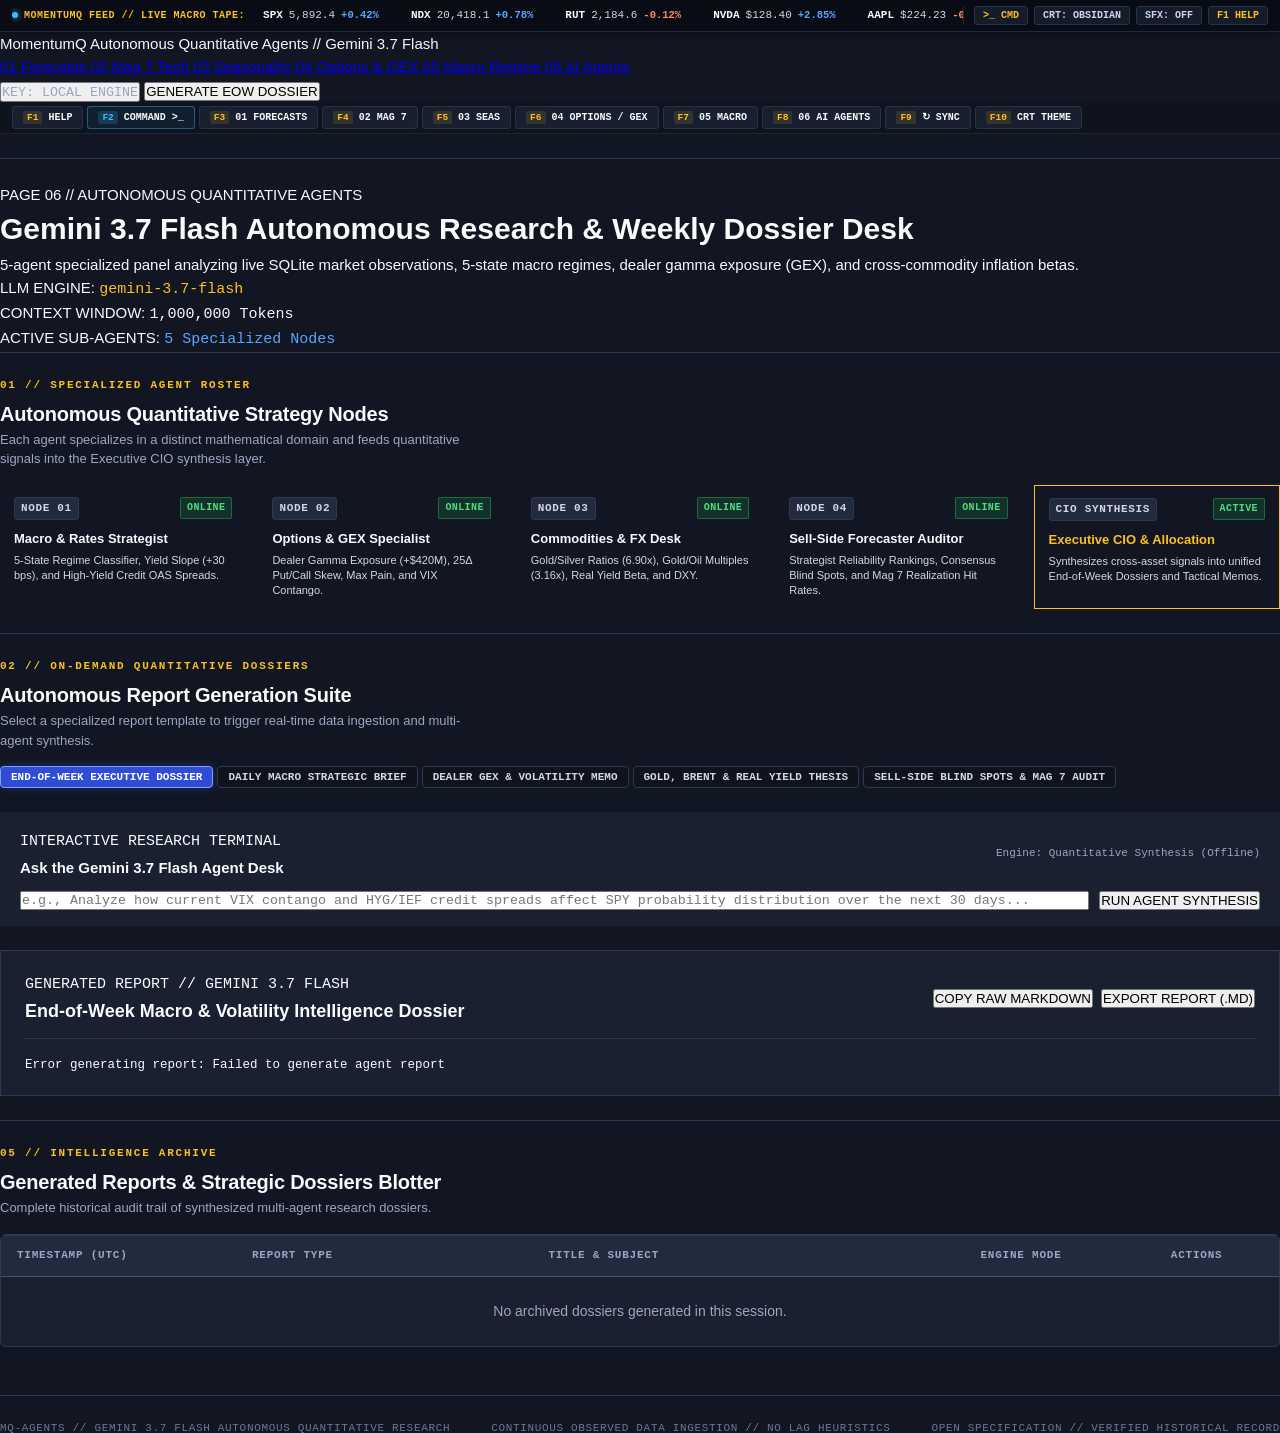
==== web/agents.html @ 3db12a96 "feat(agents): bind Gemini 3.7 Flash autonomous multi-agent quantitative research desk; remove third-" ====
<!DOCTYPE html>
<html lang="en">
<head>
  <meta charset="UTF-8">
  <meta name="viewport" content="width=device-width, initial-scale=1.0">
  <title>Autonomous Quantitative AI Agents &amp; Research Dossiers — MomentumQ Terminal</title>
  <meta name="description" content="Gemini 3.7 Flash autonomous multi-agent quantitative intelligence engine. End-of-week dossiers, dealer gamma analysis, macro regime synthesis, and commodity hedging.">
  <link rel="preconnect" href="https://fonts.googleapis.com">
  <link rel="preconnect" href="https://fonts.gstatic.com" crossorigin>
  <link href="https://fonts.googleapis.com/css2?family=JetBrains+Mono:wght@400;500;600;700;800&family=Inter:wght@400;500;600;700;800&display=swap" rel="stylesheet">
  <link rel="stylesheet" href="styles.css">
</head>
<body class="terminal-body theme-obsidian">
  <div class="site-wrapper">
    <!-- Main Top Navigation -->
    <header class="header">
      <div class="header-inner">
        <div class="brand">
          <div class="brand-text">
            <span class="brand-title">MomentumQ</span>
            <span class="brand-subtitle">Autonomous Quantitative Agents // Gemini 3.7 Flash</span>
          </div>
        </div>

        <nav class="main-nav" aria-label="Terminal Navigation">
          <a href="index.html" class="nav-tab">
            <span class="tab-num">01</span>
            <span class="tab-label">Forecasts</span>
          </a>
          <a href="mag7.html" class="nav-tab">
            <span class="tab-num">02</span>
            <span class="tab-label">Mag 7 Tech</span>
          </a>
          <a href="seasonality.html" class="nav-tab">
            <span class="tab-num">03</span>
            <span class="tab-label">Seasonality</span>
          </a>
          <a href="options.html" class="nav-tab">
            <span class="tab-num">04</span>
            <span class="tab-label">Options &amp; GEX</span>
          </a>
          <a href="macro.html" class="nav-tab">
            <span class="tab-num">05</span>
            <span class="tab-label">Macro Regime</span>
          </a>
          <a href="agents.html" class="nav-tab active">
            <span class="tab-num">06</span>
            <span class="tab-label">AI Agents</span>
          </a>
        </nav>

        <div class="header-actions">
          <button class="btn btn-secondary" id="bindApiKeyBtn">
            <span class="font-mono" id="bindKeyStatusText">KEY: LOCAL ENGINE</span>
          </button>
          <button class="btn btn-primary" id="generateEowTopBtn">
            <span>GENERATE EOW DOSSIER</span>
          </button>
        </div>
      </div>
    </header>

    <!-- Page Title & Scope Row -->
    <div class="page-title-strip">
      <div class="page-title-left">
        <span class="page-kicker">PAGE 06 // AUTONOMOUS QUANTITATIVE AGENTS</span>
        <h1 class="page-heading">Gemini 3.7 Flash Autonomous Research &amp; Weekly Dossier Desk</h1>
        <span class="page-meta">5-agent specialized panel analyzing live SQLite market observations, 5-state macro regimes, dealer gamma exposure (GEX), and cross-commodity inflation betas.</span>
      </div>
      <div class="page-title-right">
        <div class="meta-item">
          <span class="meta-label">LLM ENGINE:</span>
          <span class="meta-val font-mono highlight-gold" id="agentEngineModel">gemini-3.7-flash</span>
        </div>
        <div class="meta-item">
          <span class="meta-label">CONTEXT WINDOW:</span>
          <span class="meta-val font-mono">1,000,000 Tokens</span>
        </div>
        <div class="meta-item">
          <span class="meta-label">ACTIVE SUB-AGENTS:</span>
          <span class="meta-val font-mono color-bull">5 Specialized Nodes</span>
        </div>
      </div>
    </div>

    <!-- Section 01: Multi-Agent Roster HUD -->
    <section class="section-agent-roster" id="secAgentRoster" style="margin-bottom: var(--sp-5);">
      <div class="section-title-row">
        <div class="section-heading">
          <span class="section-kicker">01 // SPECIALIZED AGENT ROSTER</span>
          <h2>Autonomous Quantitative Strategy Nodes</h2>
          <span class="section-meta">Each agent specializes in a distinct mathematical domain and feeds quantitative signals into the Executive CIO synthesis layer.</span>
        </div>
      </div>

      <div class="agent-cards-grid" style="display:grid; grid-template-columns:repeat(5, 1fr); gap:12px;">
        <div class="stat-card" style="padding:12px 14px;">
          <div style="display:flex; justify-content:space-between; align-items:center; margin-bottom:6px;">
            <span class="ticker-pill font-mono">NODE 01</span>
            <span class="verdict-pill hit font-mono">ONLINE</span>
          </div>
          <strong style="font-size:13px; color:var(--text-primary);">Macro &amp; Rates Strategist</strong>
          <p style="font-size:11px; color:var(--text-secondary); margin-top:4px; line-height:1.35;">5-State Regime Classifier, Yield Slope (+30 bps), and High-Yield Credit OAS Spreads.</p>
        </div>

        <div class="stat-card" style="padding:12px 14px;">
          <div style="display:flex; justify-content:space-between; align-items:center; margin-bottom:6px;">
            <span class="ticker-pill font-mono">NODE 02</span>
            <span class="verdict-pill hit font-mono">ONLINE</span>
          </div>
          <strong style="font-size:13px; color:var(--text-primary);">Options &amp; GEX Specialist</strong>
          <p style="font-size:11px; color:var(--text-secondary); margin-top:4px; line-height:1.35;">Dealer Gamma Exposure (+$420M), 25Δ Put/Call Skew, Max Pain, and VIX Contango.</p>
        </div>

        <div class="stat-card" style="padding:12px 14px;">
          <div style="display:flex; justify-content:space-between; align-items:center; margin-bottom:6px;">
            <span class="ticker-pill font-mono">NODE 03</span>
            <span class="verdict-pill hit font-mono">ONLINE</span>
          </div>
          <strong style="font-size:13px; color:var(--text-primary);">Commodities &amp; FX Desk</strong>
          <p style="font-size:11px; color:var(--text-secondary); margin-top:4px; line-height:1.35;">Gold/Silver Ratios (6.90x), Gold/Oil Multiples (3.16x), Real Yield Beta, and DXY.</p>
        </div>

        <div class="stat-card" style="padding:12px 14px;">
          <div style="display:flex; justify-content:space-between; align-items:center; margin-bottom:6px;">
            <span class="ticker-pill font-mono">NODE 04</span>
            <span class="verdict-pill hit font-mono">ONLINE</span>
          </div>
          <strong style="font-size:13px; color:var(--text-primary);">Sell-Side Forecaster Auditor</strong>
          <p style="font-size:11px; color:var(--text-secondary); margin-top:4px; line-height:1.35;">Strategist Reliability Rankings, Consensus Blind Spots, and Mag 7 Realization Hit Rates.</p>
        </div>

        <div class="stat-card" style="padding:12px 14px; border:1px solid var(--accent-gold);">
          <div style="display:flex; justify-content:space-between; align-items:center; margin-bottom:6px;">
            <span class="ticker-pill font-mono highlight-gold">CIO SYNTHESIS</span>
            <span class="verdict-pill hit font-mono">ACTIVE</span>
          </div>
          <strong style="font-size:13px; color:var(--accent-gold);">Executive CIO &amp; Allocation</strong>
          <p style="font-size:11px; color:var(--text-secondary); margin-top:4px; line-height:1.35;">Synthesizes cross-asset signals into unified End-of-Week Dossiers and Tactical Memos.</p>
        </div>
      </div>
    </section>

    <!-- Section 02: Quick Intelligence Report Generators -->
    <section class="section-quick-reports" id="secQuickReports" style="margin-bottom: var(--sp-5);">
      <div class="section-title-row">
        <div class="section-heading">
          <span class="section-kicker">02 // ON-DEMAND QUANTITATIVE DOSSIERS</span>
          <h2>Autonomous Report Generation Suite</h2>
          <span class="section-meta">Select a specialized report template to trigger real-time data ingestion and multi-agent synthesis.</span>
        </div>
      </div>

      <div class="curve-span-pills" id="reportTemplatePills" style="margin-bottom:var(--sp-3);">
        <button class="curve-span-pill active" data-type="eow_dossier">END-OF-WEEK EXECUTIVE DOSSIER</button>
        <button class="curve-span-pill" data-type="daily_brief">DAILY MACRO STRATEGIC BRIEF</button>
        <button class="curve-span-pill" data-type="options_gex">DEALER GEX &amp; VOLATILITY MEMO</button>
        <button class="curve-span-pill" data-type="commodities_thesis">GOLD, BRENT &amp; REAL YIELD THESIS</button>
        <button class="curve-span-pill" data-type="consensus_audit">SELL-SIDE BLIND SPOTS &amp; MAG 7 AUDIT</button>
      </div>
    </section>

    <!-- Section 03: Interactive Multi-Agent Research Console -->
    <section class="section-agent-console" id="secAgentConsole" style="margin-bottom: var(--sp-5);">
      <div class="card" style="padding:16px 20px; background:var(--bg-surface);">
        <div style="display:flex; justify-content:space-between; align-items:center; margin-bottom:12px;">
          <div>
            <span class="card-kicker font-mono">INTERACTIVE RESEARCH TERMINAL</span>
            <h3 style="margin:2px 0 0 0; font-size:15px;">Ask the Gemini 3.7 Flash Agent Desk</h3>
          </div>
          <span class="font-mono" style="font-size:11px; color:var(--text-muted);" id="agentStatusBadge">Engine: Deterministic &amp; Live API Ready</span>
        </div>

        <div style="display:flex; gap:10px;">
          <input type="text" class="search-input font-mono" id="agentPromptInput" placeholder="e.g., Analyze how current VIX contango and HYG/IEF credit spreads affect SPY probability distribution over the next 30 days..." style="flex:1;">
          <button class="btn btn-primary" id="agentSubmitBtn">
            <span id="agentSubmitBtnText">RUN AGENT SYNTHESIS</span>
          </button>
        </div>
      </div>
    </section>

    <!-- Section 04: Active Report Terminal Viewer -->
    <section class="section-report-viewer" id="secReportViewer" style="margin-bottom: var(--sp-5);">
      <div class="card" style="background:var(--bg-surface); padding:20px 24px; border:1px solid var(--border-subtle);">
        <div style="display:flex; justify-content:space-between; align-items:center; margin-bottom:16px; border-bottom:1px solid var(--border-subtle); padding-bottom:12px;">
          <div>
            <span class="card-kicker font-mono" id="viewerReportMeta">GENERATED REPORT // GEMINI 3.7 FLASH</span>
            <h2 style="margin:2px 0 0 0; font-size:18px;" id="viewerReportTitle">End-of-Week Macro &amp; Volatility Intelligence Dossier</h2>
          </div>
          <div style="display:flex; gap:8px;">
            <button class="btn btn-secondary" id="copyReportBtn">COPY RAW MARKDOWN</button>
            <button class="btn btn-secondary" id="exportReportBtn">EXPORT REPORT (.MD)</button>
          </div>
        </div>

        <div class="agent-report-content font-mono" id="agentReportContent" style="white-space:pre-wrap; line-height:1.6; font-size:12.5px; color:var(--text-primary); max-height:600px; overflow-y:auto; padding-right:12px;">
          <!-- Generated Report Content Rendered by agents.js -->
        </div>
      </div>
    </section>

    <!-- Section 05: Historical Generated Reports Archive -->
    <section class="section-reports-archive" id="secReportsArchive">
      <div class="section-title-row">
        <div class="section-heading">
          <span class="section-kicker">05 // INTELLIGENCE ARCHIVE</span>
          <h2>Generated Reports &amp; Strategic Dossiers Blotter</h2>
          <span class="section-meta">Complete historical audit trail of synthesized multi-agent research dossiers.</span>
        </div>
      </div>

      <div class="table-responsive is-auto-height">
        <table class="blotter-table" id="agentReportsTable">
          <thead>
            <tr>
              <th style="min-width:140px;">TIMESTAMP (UTC)</th>
              <th style="min-width:180px;">REPORT TYPE</th>
              <th style="min-width:240px;">TITLE &amp; SUBJECT</th>
              <th class="text-center" style="min-width:110px;">ENGINE MODE</th>
              <th class="text-center" style="min-width:100px;">ACTIONS</th>
            </tr>
          </thead>
          <tbody id="agentReportsTbody">
            <!-- Rendered by agents.js -->
          </tbody>
        </table>
      </div>
    </section>

    <!-- API Key Binding Modal Dialog -->
    <div id="apiKeyModal" class="terminal-help-backdrop" style="display:none;" role="dialog" aria-modal="true" aria-label="Bind Gemini API Key">
      <div class="terminal-help-dialog font-mono" style="max-width:550px;">
        <div class="modal-header">
          <div class="modal-title-box">
            <span class="modal-tag">GEMINI 3.7 FLASH BINDING</span>
            <h3>CONFIGURE GOOGLE GEMINI API KEY</h3>
          </div>
          <button class="modal-close-btn" id="apiKeyModalCloseBtn">&times;</button>
        </div>
        <div class="terminal-help-body" style="padding:20px;">
          <p style="font-size:12px; color:var(--text-secondary); margin-bottom:14px; line-height:1.5;">
            Enter your Google Gemini API key to enable live agentic reasoning, custom multi-turn research inquiries, and autonomous weekly dossiers. The key is stored locally in your browser session.
          </p>
          <div style="margin-bottom:16px;">
            <label style="font-size:11px; color:var(--text-muted); display:block; margin-bottom:6px;">GEMINI API KEY:</label>
            <input type="password" class="search-input" id="modalApiKeyInput" placeholder="AIzaSy..." style="width:100%;">
          </div>
          <div style="display:flex; justify-content:space-between; align-items:center;">
            <button class="btn btn-secondary" id="clearApiKeyBtn">CLEAR / USE LOCAL ENGINE</button>
            <button class="btn btn-primary" id="saveApiKeyBtn">SAVE &amp; BIND KEY</button>
          </div>
        </div>
      </div>
    </div>

    <!-- Footer -->
    <footer class="footer">
      <div class="footer-meta">
        <span>MQ-AGENTS // GEMINI 3.7 FLASH AUTONOMOUS QUANTITATIVE RESEARCH</span>
        <span>CONTINUOUS OBSERVED DATA INGESTION // NO LAG HEURISTICS</span>
        <span>OPEN SPECIFICATION // VERIFIED HISTORICAL RECORD</span>
      </div>
    </footer>
  </div>

  <script src="terminal.js"></script>
  <script src="agents.js"></script>
</body>
</html>
---- web/styles.css ----
/* ==========================================================================
   SELL-SIDE DIRECTION SCORECARD — MOMENTUMQ DESIGN SYSTEM
   Art Direction: MomentumQ Blueprint (matching moq-website & vorenq)
   Fonts: Figtree, IBM Plex Sans & IBM Plex Mono
   Palette: Deep Navy Canvas (#1a1f2e), Slate Surface (#222838),
            MomentumQ Royal Accent (#2e4cd5 / #7aa2ff), Okabe Status
   ========================================================================== */

:root {
  /* Surfaces — matching institutional quantitative design system */
  --bg-canvas: #121622;
  --bg-surface: #1a2030;
  --bg-surface-elevated: #222a3d;
  --bg-surface-hover: #2b354d;
  --bg-input: #0f131d;
  --bg-rail: rgba(18, 22, 34, 0.96);

  /* Hairlines & Rules */
  --border-subtle: #2e3852;
  --border-strong: #455375;
  --border-focus: #7aa2ff;
  --border-hairline: rgba(255, 255, 255, 0.08);

  /* Ink Ramp — WCAG 2.1 AA compliant */
  --text-primary: #f8fafc;
  --text-secondary: #d1d7e6;
  --text-muted: #9ba6c0;
  --text-dim: #6b7794;

  /* Type scale */
  --fs-display: 1.75rem;   /* 28px — page title */
  --fs-section: 1.25rem;   /* 20px — section title */
  --fs-body: 0.9375rem;    /* 15px — prose */
  --fs-data: 0.875rem;     /* 14px — table cells */
  --fs-meta: 0.8125rem;    /* 13px — descriptions */
  --fs-label: 0.6875rem;   /* 11px — mono kickers, column heads */

  /* 8pt spacing scale */
  --sp-1: 0.25rem; --sp-2: 0.5rem;  --sp-3: 0.75rem; --sp-4: 1rem;
  --sp-5: 1.5rem;  --sp-6: 2rem;    --sp-7: 3rem;    --sp-8: 4rem;

  --ease-out: cubic-bezier(0.16, 1, 0.3, 1);

  /* Brand Accent: MomentumQ Royal Cobalt & Light Cyan Foreground */
  --accent-primary: #2e4cd5;
  --accent-fg: #7aa2ff;
  --accent-bright: #4a6aef;
  --accent-wash: rgba(46, 76, 213, 0.14);

  /* Alpha Gold / Edge Accent */
  --accent-gold: #fbbf24;
  --accent-gold-bright: #fde047;
  --accent-gold-bg: rgba(251, 191, 36, 0.12);
  --accent-gold-border: rgba(251, 191, 36, 0.35);

  /* Terminal Cyan */
  --accent-cyan: #38bdf8;
  --accent-cyan-bg: rgba(56, 189, 248, 0.12);
  --accent-cyan-border: rgba(56, 189, 248, 0.35);

  /* Status Colors (Okabe-Ito Colorblind Safe) */
  --stance-bullish: #34d399;
  --stance-bullish-bg: rgba(52, 211, 153, 0.14);
  --stance-bullish-border: rgba(52, 211, 153, 0.35);

  --stance-bearish: #f87171;
  --stance-bearish-bg: rgba(248, 113, 113, 0.14);
  --stance-bearish-border: rgba(248, 113, 113, 0.35);

  --stance-neutral: #fbbf24;
  --stance-neutral-bg: rgba(251, 191, 36, 0.14);
  --stance-neutral-border: rgba(251, 191, 36, 0.35);

  --status-too-early: #718096;

  --stance-bullish-mark: #34d399;
  --stance-bearish-mark: #f87171;
  --stance-neutral-mark: #fbbf24;

  --font-sans: 'Figtree', 'IBM Plex Sans', -apple-system, BlinkMacSystemFont, 'Segoe UI', Roboto, sans-serif;
  --font-mono: 'IBM Plex Mono', ui-monospace, SFMono-Regular, Menlo, Monaco, Consolas, monospace;

  /* Elevation Shadows */
  --shadow-sm: 0 1px 3px rgba(0, 0, 0, 0.35);
  --shadow-md: 0 4px 16px rgba(0, 0, 0, 0.45);
  --shadow-lg: 0 12px 32px rgba(0, 0, 0, 0.6);
  --shadow-modal: 0 24px 48px -12px rgba(0, 0, 0, 0.85), 0 0 0 1px rgba(255, 255, 255, 0.08);
}

@media (prefers-reduced-motion: reduce) {
  *, *::before, *::after {
    animation-duration: 0.01ms !important;
    animation-iteration-count: 1 !important;
    transition-duration: 0.01ms !important;
    scroll-behavior: auto !important;
  }
}

html { scroll-behavior: smooth; }

::selection {
  background: var(--accent-gold-bg);
  color: var(--text-primary);
}

:where(a, button, input, [tabindex]):focus-visible {
  outline: none;
  box-shadow: 0 0 0 2px var(--bg-canvas), 0 0 0 4px var(--accent-fg);
  border-radius: 4px;
}

*, *::before, *::after {
  box-sizing: border-box;
  margin: 0;
  padding: 0;
}

body {
  background-color: var(--bg-canvas);
  color: var(--text-primary);
  font-family: var(--font-sans);
  font-size: var(--fs-body);
  line-height: 1.55;
  font-variant-numeric: tabular-nums;
  -webkit-font-smoothing: antialiased;
  -moz-osx-font-smoothing: grayscale;
}

.blotter-container {
  max-width: 1440px;
  margin: 0 auto;
  padding: var(--sp-5) var(--sp-6) var(--sp-8);
}

@media (max-width: 720px) {
  .blotter-container { padding: var(--sp-4) var(--sp-4) var(--sp-7); }
}

/* ==========================================================================
   Header & Brand
   ========================================================================== */

.blotter-header {
  border-bottom: 1px solid var(--border-subtle);
  padding-bottom: 20px;
  margin-bottom: 24px;
}

.brand-row {
  display: flex;
  justify-content: space-between;
  align-items: flex-end;
  gap: 24px;
  flex-wrap: wrap;
}

.brand-top-meta {
  display: flex;
  align-items: center;
  gap: 16px;
  margin-bottom: 6px;
  flex-wrap: wrap;
}

.brand-tag {
  display: inline-block;
  font-family: var(--font-mono);
  font-size: 11px;
  font-weight: 600;
  letter-spacing: 0.12em;
  color: var(--accent-gold);
}

.sync-status-indicator {
  display: inline-flex;
  align-items: center;
  gap: 8px;
  background: rgba(56, 189, 248, 0.08);
  border: 1px solid rgba(56, 189, 248, 0.25);
  border-radius: 14px;
  padding: 3px 10px;
  font-family: var(--font-mono);
  font-size: 10px;
}

.sync-dot {
  width: 6px;
  height: 6px;
  border-radius: 50%;
  background: #38bdf8;
  flex-shrink: 0;
}

.sync-dot.pulsing {
  box-shadow: 0 0 0 0 rgba(56, 189, 248, 0.7);
  animation: syncPulse 2s infinite;
}

@keyframes syncPulse {
  0% {
    transform: scale(0.95);
    box-shadow: 0 0 0 0 rgba(56, 189, 248, 0.7);
  }
  70% {
    transform: scale(1);
    box-shadow: 0 0 0 6px rgba(56, 189, 248, 0);
  }
  100% {
    transform: scale(0.95);
    box-shadow: 0 0 0 0 rgba(56, 189, 248, 0);
  }
}

.sync-text {
  font-weight: 700;
  color: #38bdf8;
  letter-spacing: 0.04em;
}

.sync-time {
  color: var(--text-muted);
  border-left: 1px solid rgba(255, 255, 255, 0.15);
  padding-left: 8px;
}

.sync-now-btn {
  background: none;
  border: none;
  color: var(--accent-gold);
  font-family: var(--font-mono);
  font-size: 10px;
  font-weight: 700;
  cursor: pointer;
  padding: 1px 4px;
  border-radius: 2px;
  transition: all 0.15s ease;
}

.sync-now-btn:hover {
  color: #fff;
  text-decoration: underline;
}

.sync-now-btn.spinning {
  animation: spin 0.8s linear infinite;
}

@keyframes spin {
  from { transform: rotate(0deg); }
  to { transform: rotate(360deg); }
}

.brand-title h1 {
  font-size: 24px;
  font-weight: 700;
  letter-spacing: -0.01em;
  color: var(--text-primary);
  line-height: 1.2;
}

.brand-title .subhead {
  display: block;
  font-family: var(--font-mono);
  font-size: 11px;
  color: var(--text-muted);
  letter-spacing: 0.08em;
  margin-top: 4px;
}

.stats-ticker {
  display: flex;
  gap: 12px;
}

.ticker-box {
  background: var(--bg-surface);
  border: 1px solid var(--border-subtle);
  border-radius: 4px;
  padding: 8px 14px;
  min-width: 110px;
}

.ticker-label {
  display: block;
  font-family: var(--font-mono);
  font-size: 10px;
  color: var(--text-muted);
  letter-spacing: 0.05em;
}

.ticker-val {
  font-family: var(--font-mono);
  font-size: 15px;
  font-weight: 600;
  color: var(--text-primary);
  font-variant-numeric: tabular-nums;
}

.ticker-val.highlight-gold {
  color: var(--accent-gold);
}

/* ==========================================================================
   Alert Banner
   ========================================================================== */

.alert-banner {
  display: flex;
  align-items: center;
  gap: 14px;
  background: var(--bg-surface);
  border: 1px solid var(--accent-gold-border);
  border-left: 4px solid var(--accent-gold);
  border-radius: 4px;
  padding: 12px 18px;
  margin-bottom: 28px;
}

.alert-badge {
  font-family: var(--font-mono);
  font-size: 11px;
  font-weight: 700;
  letter-spacing: 0.08em;
  color: var(--accent-gold);
  background: var(--accent-gold-bg);
  padding: 2px 8px;
  border-radius: 2px;
  white-space: nowrap;
}

.alert-text {
  font-size: 13px;
  color: var(--text-secondary);
}

.alert-text strong {
  color: var(--text-primary);
}

.alert-text code {
  font-family: var(--font-mono);
  background: var(--bg-canvas);
  border: 1px solid var(--border-subtle);
  padding: 1px 6px;
  border-radius: 3px;
  color: var(--accent-gold);
}

/* ==========================================================================
   Section Common
   ========================================================================== */

/* Sections are chapters, not a continuous stream: a wide gap and a rule above
   each one so the eye can find where a topic starts. */
section {
  margin-bottom: var(--sp-7);
  scroll-margin-top: 5.5rem;
}

.section-title-row {
  display: flex;
  justify-content: space-between;
  align-items: flex-end;
  gap: var(--sp-4);
  flex-wrap: wrap;
  padding-top: var(--sp-5);
  margin-bottom: var(--sp-4);
  border-top: 1px solid var(--border-subtle);
}

.section-timeline > .section-title-row { border-top: none; padding-top: 0; }

/* Mono index above the title — a third type role, used only for kickers. */
.section-kicker {
  display: block;
  font-family: var(--font-mono);
  font-size: var(--fs-label);
  font-weight: 600;
  letter-spacing: 0.16em;
  color: var(--accent-gold);
  margin-bottom: var(--sp-2);
}

.section-heading h2 {
  font-family: var(--font-sans);
  font-size: var(--fs-section);
  font-weight: 600;
  letter-spacing: -0.011em;
  line-height: 1.2;
  color: var(--text-primary);
  margin-bottom: var(--sp-1);
}

.section-meta {
  display: block;
  font-size: var(--fs-meta);
  line-height: 1.5;
  color: var(--text-muted);
  max-width: 68ch;
}

.section-controls {
  display: flex;
  align-items: center;
  gap: var(--sp-3);
  flex-wrap: wrap;
}

/* ==========================================================================
   Timeline Section
   ========================================================================== */

/* ==========================================================================
   Timeline Controls, Presets & Interactive Canvas
   ========================================================================== */

.timeline-controls-bar {
  display: flex;
  justify-content: space-between;
  align-items: center;
  gap: 16px;
  flex-wrap: wrap;
}

.timeline-presets {
  display: flex;
  align-items: center;
  gap: 6px;
}

.preset-label {
  font-family: var(--font-mono);
  font-size: 10px;
  font-weight: 700;
  color: var(--text-muted);
  letter-spacing: 0.05em;
  margin-right: 2px;
}

.preset-btn {
  background: var(--bg-surface);
  border: 1px solid var(--border-subtle);
  color: var(--text-secondary);
  font-family: var(--font-mono);
  font-size: 11px;
  font-weight: 600;
  padding: 4px 10px;
  border-radius: 3px;
  cursor: pointer;
  transition: all 0.15s ease;
}

.preset-btn:hover {
  background: var(--bg-surface-hover);
  color: var(--text-primary);
  border-color: var(--border-strong);
}

.preset-btn.active {
  background: var(--bg-surface-elevated);
  border-color: var(--accent-gold);
  color: var(--accent-gold);
}

.timeline-pan-nav {
  display: flex;
  align-items: center;
  gap: 6px;
}

.nav-btn {
  background: var(--bg-surface);
  border: 1px solid var(--border-subtle);
  color: var(--text-secondary);
  font-family: var(--font-mono);
  font-size: 11px;
  font-weight: 600;
  padding: 4px 10px;
  border-radius: 3px;
  cursor: pointer;
  transition: all 0.15s ease;
  user-select: none;
}

.nav-btn:hover {
  background: var(--bg-surface-hover);
  color: var(--text-primary);
  border-color: var(--accent-gold-border);
}

.timeline-status-row {
  display: flex;
  justify-content: space-between;
  align-items: center;
  margin-bottom: 10px;
  flex-wrap: wrap;
  gap: 12px;
}

.timeline-range-badge {
  display: inline-flex;
  align-items: center;
  gap: 8px;
  font-family: var(--font-mono);
  font-size: 11px;
  color: var(--text-secondary);
  background: var(--bg-surface);
  border: 1px solid var(--border-subtle);
  padding: 4px 12px;
  border-radius: 3px;
}

.range-dot {
  width: 6px;
  height: 6px;
  border-radius: 50%;
  background: var(--accent-gold);
  display: inline-block;
}

.timeline-legend {
  display: flex;
  gap: 16px;
  align-items: center;
  font-family: var(--font-mono);
  font-size: 11px;
  color: var(--text-secondary);
  flex-wrap: wrap;
}

.legend-item {
  display: inline-flex;
  align-items: center;
  gap: 6px;
}

.legend-box {
  width: 14px;
  height: 10px;
  border-radius: 2px;
  display: inline-block;
}

.stance-bullish {
  background: var(--stance-bullish);
  border: 1px solid var(--stance-bullish-border);
}

.stance-bearish {
  background: var(--stance-bearish);
  border: 1px solid var(--stance-bearish-border);
}

.stance-neutral {
  background: var(--stance-neutral);
  border: 1px solid var(--stance-neutral-border);
}

.legend-dot {
  width: 8px;
  height: 8px;
  background: #ffffff;
  border-radius: 50%;
  display: inline-block;
}

.legend-flip-icon {
  color: var(--accent-gold);
  font-weight: bold;
}

.timeline-canvas-container {
  background: var(--bg-surface);
  border: 1px solid var(--border-subtle);
  border-radius: 6px;
  padding: 16px 12px;
  position: relative;
  overflow: hidden;
  cursor: grab;
  user-select: none;
  touch-action: pan-y pinch-zoom;
}

.timeline-canvas-container.is-dragging {
  cursor: grabbing;
}

#timelineSvg {
  width: 100%;
  height: 500px;
  display: block;
}

.timeline-crosshair {
  position: absolute;
  top: 0;
  bottom: 0;
  width: 1px;
  background: var(--accent-gold);
  opacity: 0.6;
  pointer-events: none;
  z-index: 50;
}

.timeline-tooltip {
  position: absolute;
  background: var(--bg-surface-elevated);
  border: 1px solid var(--border-strong);
  border-radius: 4px;
  padding: 10px 14px;
  font-family: var(--font-mono);
  font-size: 11px;
  color: var(--text-primary);
  box-shadow: 0 12px 32px rgba(0,0,0,0.8);
  pointer-events: none;
  z-index: 100;
  max-width: 320px;
}

/* Mini-Map Navigator */
.minimap-container {
  margin-top: 10px;
  background: var(--bg-surface);
  border: 1px solid var(--border-subtle);
  border-radius: 6px;
  padding: 8px 12px 10px 12px;
}

.minimap-label {
  font-family: var(--font-mono);
  font-size: 9px;
  font-weight: 700;
  letter-spacing: 0.08em;
  color: var(--text-muted);
  margin-bottom: 6px;
}

.minimap-canvas-box {
  height: 38px;
  width: 100%;
  position: relative;
  background: var(--bg-canvas);
  border: 1px solid var(--border-subtle);
  border-radius: 3px;
  overflow: hidden;
}

#minimapSvg {
  width: 100%;
  height: 100%;
  display: block;
}

.minimap-brush {
  position: absolute;
  top: 0;
  bottom: 0;
  left: 0;
  width: 100%;
  background: rgba(229, 192, 123, 0.15);
  border: 1px solid var(--accent-gold);
  cursor: ew-resize;
  border-radius: 2px;
  transition: background-color 0.1s ease;
}

.minimap-brush:hover {
  background: rgba(229, 192, 123, 0.25);
}

/* ==========================================================================
   Blotter Tables
   ========================================================================== */

.table-filter-tabs {
  display: flex;
  gap: 6px;
}

.tab-btn {
  background: var(--bg-surface);
  border: 1px solid var(--border-subtle);
  color: var(--text-secondary);
  font-family: var(--font-mono);
  font-size: 11px;
  font-weight: 500;
  padding: 6px 12px;
  border-radius: 3px;
  cursor: pointer;
  transition: all 0.15s ease;
}

.tab-btn:hover {
  background: var(--bg-surface-hover);
  color: var(--text-primary);
}

.tab-btn.active {
  background: var(--bg-surface-elevated);
  border-color: var(--accent-gold);
  color: var(--accent-gold);
}

.table-responsive {
  width: 100%;
  overflow: auto;
  max-height: 42rem;
  border: 1px solid var(--border-subtle);
  border-radius: 6px;
  background: var(--bg-surface);
  scrollbar-color: var(--border-strong) transparent;
}

.table-responsive::-webkit-scrollbar { width: 10px; height: 10px; }
.table-responsive::-webkit-scrollbar-track { background: transparent; }
.table-responsive::-webkit-scrollbar-thumb {
  background: var(--border-strong);
  border-radius: 5px;
  border: 2px solid var(--bg-surface);
}

.table-responsive.is-auto-height { max-height: none; }

.blotter-table {
  width: 100%;
  min-width: 100%;
  border-collapse: separate;
  border-spacing: 0;
  text-align: left;
  font-size: var(--fs-data);
  font-variant-numeric: tabular-nums;
}

/* Header stays put while a long table scrolls. */
.blotter-table th {
  position: sticky;
  top: 0;
  z-index: 2;
  background: var(--bg-surface-elevated);
  color: var(--text-muted);
  font-family: var(--font-mono);
  font-size: var(--fs-label);
  font-weight: 600;
  letter-spacing: 0.07em;
  padding: var(--sp-3) var(--sp-4);
  border-bottom: 1px solid var(--border-strong);
  box-shadow: inset 0 1px 0 var(--border-hairline);
  white-space: nowrap;
}

/* Column-group band above the header row. */
.blotter-table thead tr.col-groups th {
  top: 0;
  z-index: 3;
  padding-top: var(--sp-2);
  padding-bottom: var(--sp-2);
  font-size: 0.625rem;
  letter-spacing: 0.14em;
  color: var(--text-dim);
  background: var(--bg-surface-elevated);
  border-bottom: 1px solid var(--border-subtle);
}
.blotter-table thead tr.col-groups + tr th { top: 1.9rem; }
.blotter-table thead th.group-start { border-left: 1px solid var(--border-subtle); }

.blotter-table th.sortable {
  cursor: pointer;
  user-select: none;
}

.blotter-table th.sortable:hover {
  color: var(--text-primary);
}

.sort-icon {
  font-size: 10px;
  opacity: 0.5;
}

.blotter-table td {
  padding: var(--sp-3) var(--sp-4);
  border-bottom: 1px solid var(--border-subtle);
  color: var(--text-secondary);
  white-space: nowrap;
  vertical-align: middle;
}

.blotter-table td.group-start { border-left: 1px solid var(--border-subtle); }

.blotter-table tbody tr {
  transition: background-color 0.12s var(--ease-out);
  cursor: pointer;
}

.blotter-table tbody tr:hover {
  background-color: var(--bg-surface-hover);
}

.blotter-table tbody tr:hover td:first-child {
  box-shadow: inset 2px 0 0 var(--accent-gold);
}

.blotter-table tr:last-child td {
  border-bottom: none;
}

.text-right {
  text-align: right;
}

/* Stance Badges */
.badge-stance {
  display: inline-flex;
  align-items: center;
  gap: 4px;
  font-family: var(--font-mono);
  font-size: 11px;
  font-weight: 600;
  padding: 2px 7px;
  border-radius: 3px;
  letter-spacing: 0.02em;
}

.badge-stance.bullish {
  background: var(--stance-bullish-bg);
  border: 1px solid var(--stance-bullish-border);
  color: #58a6ff;
}

.badge-stance.bearish {
  background: var(--stance-bearish-bg);
  border: 1px solid var(--stance-bearish-border);
  color: #ff7b72;
}

.badge-stance.neutral {
  background: var(--stance-neutral-bg);
  border: 1px solid var(--stance-neutral-border);
  color: var(--stance-neutral);
}

.badge-stance.too_early, .badge-stance.unresolved {
  background: rgba(100, 116, 139, 0.15);
  border: 1px solid rgba(100, 116, 139, 0.35);
  color: var(--text-muted);
}

.badge-no-discrim {
  display: inline-block;
  font-family: var(--font-mono);
  font-size: 11px;
  font-weight: 600;
  background: var(--accent-gold-bg);
  border: 1px solid var(--accent-gold-border);
  color: var(--accent-gold);
  padding: 3px 8px;
  border-radius: 3px;
  letter-spacing: 0.04em;
}

.badge-evaluated {
  display: inline-block;
  font-family: var(--font-mono);
  font-size: 11px;
  font-weight: 600;
  background: rgba(56, 189, 248, 0.1);
  border: 1px solid rgba(56, 189, 248, 0.3);
  color: #38bdf8;
  padding: 3px 8px;
  border-radius: 3px;
}

/* Edge cell highlighting */
.edge-val,
.edge-positive,
.edge-negative,
.edge-zero {
  font-family: var(--font-mono);
  font-weight: 600;
}

.edge-positive {
  color: var(--accent-gold) !important;
}

.edge-negative {
  color: #f87171 !important;
}

.edge-zero {
  color: var(--text-muted) !important;
}

/* ==========================================================================
   Section 03: Most Reliable Partner & Trust Matrix
   ========================================================================== */

.section-partners {
  margin-bottom: 40px;
}

.spotlight-partner-box {
  background: linear-gradient(135deg, rgba(229, 192, 123, 0.08) 0%, rgba(13, 17, 23, 0.95) 100%);
  border: 1px solid var(--accent-gold);
  border-radius: 8px;
  padding: 20px 24px;
  margin-bottom: 24px;
  box-shadow: 0 12px 36px rgba(0, 0, 0, 0.45);
  position: relative;
  overflow: hidden;
}

.spotlight-partner-box::before {
  content: "";
  position: absolute;
  top: 0;
  left: 0;
  width: 4px;
  height: 100%;
  background: var(--accent-gold);
}

.spotlight-header-row {
  display: flex;
  justify-content: space-between;
  align-items: flex-start;
  flex-wrap: wrap;
  gap: 16px;
  margin-bottom: 16px;
}

.spotlight-rank-tag {
  display: inline-flex;
  align-items: center;
  gap: 6px;
  background: var(--accent-gold-bg);
  border: 1px solid var(--accent-gold-border);
  color: var(--accent-gold);
  font-family: var(--font-mono);
  font-size: 11px;
  font-weight: 700;
  padding: 4px 10px;
  border-radius: 3px;
  letter-spacing: 0.06em;
  margin-bottom: 8px;
}

.spotlight-title {
  font-size: 20px;
  font-weight: 700;
  color: var(--text-primary);
  letter-spacing: -0.01em;
}

.spotlight-subtitle {
  font-size: 13px;
  color: var(--text-secondary);
  margin-top: 2px;
}

.spotlight-score-badge {
  text-align: right;
  background: var(--bg-surface-elevated);
  border: 1px solid var(--border-strong);
  padding: 10px 18px;
  border-radius: 6px;
}

.spotlight-score-val {
  font-family: var(--font-mono);
  font-size: 28px;
  font-weight: 700;
  color: var(--accent-gold);
  line-height: 1;
}

.spotlight-score-label {
  font-family: var(--font-mono);
  font-size: 10px;
  font-weight: 600;
  color: var(--text-muted);
  letter-spacing: 0.05em;
  margin-top: 4px;
}

.spotlight-body-grid {
  display: grid;
  grid-template-columns: repeat(auto-fit, minmax(200px, 1fr));
  gap: 16px;
  background: var(--bg-surface);
  border: 1px solid var(--border-subtle);
  border-radius: 6px;
  padding: 14px 18px;
  margin-bottom: 16px;
}

.spotlight-metric-item {
  display: flex;
  flex-direction: column;
  gap: 4px;
}

.spotlight-metric-label {
  font-family: var(--font-mono);
  font-size: 10px;
  font-weight: 600;
  color: var(--text-muted);
  letter-spacing: 0.04em;
}

.spotlight-metric-value {
  font-family: var(--font-mono);
  font-size: 15px;
  font-weight: 700;
  color: var(--text-primary);
}

.spotlight-insights-row {
  display: flex;
  gap: 16px;
  flex-wrap: wrap;
}

.spotlight-insights-col {
  flex: 1;
  min-width: 260px;
}

.spotlight-insights-col h4 {
  font-family: var(--font-mono);
  font-size: 11px;
  font-weight: 700;
  color: var(--text-muted);
  letter-spacing: 0.05em;
  margin-bottom: 8px;
}

.chips-list {
  display: flex;
  flex-direction: column;
  gap: 6px;
}

.chip-item {
  display: flex;
  align-items: center;
  gap: 8px;
  font-size: 12px;
  color: var(--text-secondary);
  background: var(--bg-surface);
  border: 1px solid var(--border-subtle);
  padding: 6px 10px;
  border-radius: 4px;
}

.chip-item.strength {
  border-left: 3px solid #38bdf8;
}

.chip-item.risk {
  border-left: 3px solid #f87171;
}

.chip-dot {
  width: 6px;
  height: 6px;
  border-radius: 50%;
  flex-shrink: 0;
}

.chip-item.strength .chip-dot {
  background: #38bdf8;
}

.chip-item.risk .chip-dot {
  background: #f87171;
}

/* Partner Cards Grid */
.partner-cards-grid {
  display: grid;
  grid-template-columns: repeat(auto-fill, minmax(320px, 1fr));
  gap: 16px;
}

.partner-card {
  background: var(--bg-surface);
  border: 1px solid var(--border-subtle);
  border-radius: 6px;
  padding: 16px;
  transition: all 0.15s ease;
  cursor: pointer;
  display: flex;
  flex-direction: column;
  justify-content: space-between;
}

.partner-card:hover {
  background: var(--bg-surface-hover);
  border-color: var(--border-strong);
  transform: translateY(-1px);
}

.partner-card-header {
  display: flex;
  justify-content: space-between;
  align-items: flex-start;
  margin-bottom: 12px;
}

.partner-rank-num {
  font-family: var(--font-mono);
  font-size: 14px;
  font-weight: 700;
  color: var(--accent-gold);
  margin-right: 6px;
}

.partner-card-name {
  font-size: 15px;
  font-weight: 700;
  color: var(--text-primary);
}

.partner-card-score {
  font-family: var(--font-mono);
  font-size: 18px;
  font-weight: 700;
  color: var(--accent-gold);
  background: var(--bg-surface-elevated);
  border: 1px solid var(--border-subtle);
  padding: 2px 8px;
  border-radius: 4px;
}

.tier-badge {
  display: inline-block;
  font-family: var(--font-mono);
  font-size: 10px;
  font-weight: 700;
  padding: 2px 7px;
  border-radius: 3px;
  margin-top: 4px;
  letter-spacing: 0.03em;
}

.tier-1 {
  background: rgba(229, 192, 123, 0.15);
  border: 1px solid var(--accent-gold);
  color: var(--accent-gold);
}

.tier-2 {
  background: rgba(56, 189, 248, 0.15);
  border: 1px solid rgba(56, 189, 248, 0.5);
  color: #38bdf8;
}

.tier-3 {
  background: rgba(148, 163, 184, 0.15);
  border: 1px solid rgba(148, 163, 184, 0.35);
  color: #cbd5e1;
}

.tier-4 {
  background: rgba(251, 191, 36, 0.1);
  border: 1px solid rgba(251, 191, 36, 0.3);
  color: #fbbf24;
}

.tier-5 {
  background: rgba(248, 113, 113, 0.1);
  border: 1px solid rgba(248, 113, 113, 0.3);
  color: #f87171;
}

.partner-metrics-table {
  display: grid;
  grid-template-columns: 1fr 1fr;
  gap: 8px;
  margin: 12px 0;
  background: var(--bg-canvas);
  border: 1px solid var(--border-subtle);
  border-radius: 4px;
  padding: 10px;
}

.pm-item {
  display: flex;
  flex-direction: column;
  gap: 2px;
}

.pm-label {
  font-family: var(--font-mono);
  font-size: 9px;
  color: var(--text-muted);
  letter-spacing: 0.04em;
}

.pm-value {
  font-family: var(--font-mono);
  font-size: 12px;
  font-weight: 600;
  color: var(--text-primary);
}

.partner-card-footer {
  margin-top: 8px;
  font-size: 11px;
  color: var(--text-muted);
  display: flex;
  justify-content: space-between;
  align-items: center;
  border-top: 1px solid var(--border-subtle);
  padding-top: 8px;
}

/* Macro Grid */
.macro-grid {
  display: grid;
  grid-template-columns: 1fr 1fr;
  gap: 20px;
}

@media (max-width: 900px) {
  .macro-grid {
    grid-template-columns: 1fr;
  }
}

.macro-card {
  background: var(--bg-surface);
  border: 1px solid var(--border-subtle);
  border-radius: 6px;
  overflow: hidden;
}

.card-header {
  padding: 12px 16px;
  background: var(--bg-surface-elevated);
  border-bottom: 1px solid var(--border-subtle);
}

.card-header h3 {
  font-family: var(--font-mono);
  font-size: 12px;
  font-weight: 700;
  color: var(--text-primary);
  letter-spacing: 0.04em;
}

.card-note {
  display: block;
  font-size: 11px;
  color: var(--text-muted);
  margin-top: 2px;
}

.compact-table th, .compact-table td {
  padding: 8px 12px;
  font-size: 12px;
}

/* Verdict Pills */
.verdict-pill {
  font-family: var(--font-mono);
  font-size: 10px;
  font-weight: 700;
  padding: 2px 6px;
  border-radius: 2px;
  letter-spacing: 0.04em;
  text-transform: uppercase;
}

.verdict-pill.hit {
  background: rgba(34, 197, 94, 0.15);
  border: 1px solid rgba(34, 197, 94, 0.4);
  color: #4ade80;
}

.verdict-pill.miss {
  background: rgba(239, 68, 68, 0.15);
  border: 1px solid rgba(239, 68, 68, 0.4);
  color: #f87171;
}

.verdict-pill.too_early {
  background: rgba(148, 163, 184, 0.12);
  border: 1px solid rgba(148, 163, 184, 0.25);
  color: var(--text-muted);
}

/* ==========================================================================
   Footer Footnotes
   ========================================================================== */

.blotter-footer {
  border-top: 1px solid var(--border-subtle);
  padding-top: 28px;
  margin-top: 48px;
}

.footer-grid {
  display: grid;
  grid-template-columns: repeat(4, 1fr);
  gap: 24px;
  margin-bottom: 24px;
}

@media (max-width: 1024px) {
  .footer-grid {
    grid-template-columns: 1fr 1fr;
  }
}

@media (max-width: 640px) {
  .footer-grid {
    grid-template-columns: 1fr;
  }
}

.footer-col h4 {
  font-family: var(--font-mono);
  font-size: 11px;
  font-weight: 700;
  letter-spacing: 0.06em;
  color: var(--text-secondary);
  margin-bottom: 8px;
}

.footer-col p {
  font-size: 12px;
  line-height: 1.6;
  color: var(--text-muted);
}

.footer-col code {
  font-family: var(--font-mono);
  color: var(--text-primary);
  background: var(--bg-surface);
  padding: 1px 4px;
  border-radius: 2px;
}

.footer-bottom {
  display: flex;
  justify-content: space-between;
  border-top: 1px solid var(--border-subtle);
  padding-top: 16px;
  font-family: var(--font-mono);
  font-size: 10px;
  color: var(--text-dim);
  letter-spacing: 0.05em;
  flex-wrap: wrap;
  gap: 8px;
}

/* ==========================================================================
   Modal / Detail Drawer & Glassmorphism
   ========================================================================== */

body.modal-open {
  overflow: hidden;
}

.modal-backdrop {
  position: fixed;
  top: 0;
  left: 0;
  right: 0;
  bottom: 0;
  background: rgba(8, 10, 18, 0.82);
  backdrop-filter: blur(10px);
  -webkit-backdrop-filter: blur(10px);
  display: flex;
  align-items: center;
  justify-content: center;
  z-index: 1000;
  padding: 20px;
  opacity: 0;
  transition: opacity 0.2s var(--ease-out);
}

.modal-backdrop.is-visible {
  opacity: 1;
}

.modal-dialog {
  background: var(--bg-surface);
  border: 1px solid var(--border-strong);
  border-radius: 10px;
  width: 100%;
  max-width: 820px;
  max-height: 90vh;
  overflow-y: auto;
  box-shadow: var(--shadow-modal);
  transform: scale(0.96) translateY(12px);
  transition: transform 0.22s var(--ease-out);
}

.modal-backdrop.is-visible .modal-dialog {
  transform: scale(1) translateY(0);
}

.modal-header {
  display: flex;
  justify-content: space-between;
  align-items: flex-start;
  padding: 18px 24px;
  background: var(--bg-surface-elevated);
  border-bottom: 1px solid var(--border-subtle);
  position: sticky;
  top: 0;
  z-index: 2;
}

.modal-tag {
  font-family: var(--font-mono);
  font-size: 10px;
  font-weight: 700;
  letter-spacing: 0.12em;
  color: var(--accent-gold);
}

.modal-title-box h3 {
  font-size: 18px;
  font-weight: 700;
  color: var(--text-primary);
  margin-top: 3px;
  letter-spacing: -0.01em;
}

.modal-close-btn {
  background: rgba(255, 255, 255, 0.05);
  border: 1px solid var(--border-subtle);
  color: var(--text-muted);
  font-size: 20px;
  width: 32px;
  height: 32px;
  border-radius: 6px;
  cursor: pointer;
  display: flex;
  align-items: center;
  justify-content: center;
  line-height: 1;
  transition: all 0.15s ease;
}

.modal-close-btn:hover {
  background: rgba(255, 255, 255, 0.12);
  color: var(--text-primary);
  border-color: var(--border-strong);
}

/* ==========================================================================
   Loading Skeletons & Shimmer Animation
   ========================================================================== */

@keyframes shimmerWave {
  0% {
    background-position: -200% 0;
  }
  100% {
    background-position: 200% 0;
  }
}

.skeleton-shimmer {
  background: linear-gradient(
    90deg,
    rgba(255, 255, 255, 0.03) 25%,
    rgba(255, 255, 255, 0.08) 50%,
    rgba(255, 255, 255, 0.03) 75%
  );
  background-size: 200% 100%;
  animation: shimmerWave 1.8s infinite linear;
  border-radius: 4px;
}

.skeleton-box {
  height: 16px;
  width: 100%;
  margin: 4px 0;
}

.skeleton-card {
  background: var(--bg-surface);
  border: 1px solid var(--border-subtle);
  border-radius: 6px;
  padding: 16px;
  display: flex;
  flex-direction: column;
  gap: 10px;
}

.skeleton-row td {
  padding: 12px 14px;
}

.skeleton-chart {
  width: 100%;
  height: 280px;
  background: var(--bg-surface);
  border: 1px solid var(--border-subtle);
  border-radius: 6px;
  display: flex;
  align-items: center;
  justify-content: center;
  color: var(--text-dim);
  font-family: var(--font-mono);
  font-size: 11px;
}

/* ==========================================================================
   Empty State & Zero-Result Cues
   ========================================================================== */

.empty-state-card {
  display: flex;
  flex-direction: column;
  align-items: center;
  justify-content: center;
  text-align: center;
  padding: 40px 24px;
  background: var(--bg-surface);
  border: 1px dashed var(--border-subtle);
  border-radius: 8px;
  margin: 12px 0;
}

.empty-state-icon {
  font-size: 28px;
  color: var(--text-dim);
  margin-bottom: 12px;
}

.empty-state-title {
  font-family: var(--font-sans);
  font-size: 15px;
  font-weight: 600;
  color: var(--text-primary);
  margin-bottom: 6px;
}

.empty-state-desc {
  font-size: 12px;
  color: var(--text-muted);
  max-width: 44ch;
  line-height: 1.5;
  margin-bottom: 16px;
}

.empty-state-reset-btn {
  display: inline-flex;
  align-items: center;
  gap: 6px;
  padding: 6px 14px;
  background: var(--accent-gold-bg);
  border: 1px solid var(--accent-gold-border);
  color: var(--accent-gold);
  font-family: var(--font-mono);
  font-size: 11px;
  font-weight: 700;
  border-radius: 4px;
  cursor: pointer;
  transition: all 0.15s ease;
}

.empty-state-reset-btn:hover {
  background: var(--accent-gold);
  color: #000000;
}

/* ==========================================================================
   Accessible Table Headers & Scroll Hints
   ========================================================================== */

.blotter-table th.sortable {
  cursor: pointer;
  user-select: none;
  transition: background-color 0.15s ease, color 0.15s ease;
}

.blotter-table th.sortable:hover {
  background: rgba(255, 255, 255, 0.04);
  color: var(--text-primary);
}

.blotter-table th.sortable:focus-visible {
  outline: 2px solid var(--accent-fg);
  outline-offset: -2px;
}

.blotter-table th[aria-sort="ascending"] .sort-icon {
  color: var(--accent-gold);
  content: '▲';
}

.blotter-table th[aria-sort="descending"] .sort-icon {
  color: var(--accent-gold);
  content: '▼';
}

.table-responsive {
  position: relative;
  overflow-x: auto;
  scrollbar-width: thin;
  scrollbar-color: var(--border-strong) var(--bg-canvas);
}

.table-responsive::-webkit-scrollbar {
  height: 6px;
}

.table-responsive::-webkit-scrollbar-track {
  background: var(--bg-canvas);
}

.table-responsive::-webkit-scrollbar-thumb {
  background: var(--border-strong);
  border-radius: 3px;
}

.table-responsive::-webkit-scrollbar-thumb:hover {
  background: var(--text-dim);
}

/* Search input with clear button */
.search-clear-btn {
  position: absolute;
  right: 8px;
  background: none;
  border: none;
  color: var(--text-muted);
  font-size: 14px;
  cursor: pointer;
  padding: 2px 4px;
  border-radius: 2px;
  display: none;
}

.search-clear-btn:hover {
  color: var(--text-primary);
}

.search-clear-btn.is-active {
  display: block;
}

.search-kbd-hint {
  position: absolute;
  right: 10px;
  font-family: var(--font-mono);
  font-size: 9.5px;
  background: rgba(255, 255, 255, 0.08);
  border: 1px solid var(--border-subtle);
  border-radius: 3px;
  padding: 1px 5px;
  color: var(--text-dim);
  pointer-events: none;
}

.modal-body {
  padding: 24px;
}

.detail-grid {
  display: grid;
  grid-template-columns: repeat(3, 1fr);
  gap: 14px;
  margin-bottom: 24px;
}

.detail-item {
  background: var(--bg-surface-elevated);
  border: 1px solid var(--border-subtle);
  border-radius: 4px;
  padding: 10px 14px;
}

.detail-label {
  font-family: var(--font-mono);
  font-size: 10px;
  color: var(--text-muted);
  text-transform: uppercase;
  letter-spacing: 0.05em;
}

.detail-value {
  font-family: var(--font-mono);
  font-size: 14px;
  font-weight: 600;
  color: var(--text-primary);
  margin-top: 4px;
}

.section-drawer {
  margin-top: 24px;
}

.section-drawer h4 {
  font-family: var(--font-mono);
  font-size: 12px;
  font-weight: 700;
  letter-spacing: 0.05em;
  color: var(--text-primary);
  margin-bottom: 10px;
  border-bottom: 1px solid var(--border-subtle);
  padding-bottom: 4px;
}

.ladder-chain {
  display: flex;
  flex-direction: column;
  gap: 8px;
}

.ladder-step {
  display: flex;
  align-items: center;
  justify-content: space-between;
  background: var(--bg-surface-elevated);
  border: 1px solid var(--border-subtle);
  border-radius: 4px;
  padding: 8px 12px;
  font-family: var(--font-mono);
  font-size: 12px;
}

.ladder-step.current {
  border-color: var(--accent-gold);
  background: var(--accent-gold-bg);
}

.source-box {
  background: var(--bg-canvas);
  border: 1px solid var(--border-subtle);
  border-radius: 4px;
  padding: 12px 16px;
  font-size: 12px;
  color: var(--text-secondary);
}

.source-box .source-link {
  color: var(--accent-gold);
  text-decoration: none;
  font-family: var(--font-mono);
  display: inline-block;
  margin-top: 6px;
}

.source-box .source-link:hover {
  text-decoration: underline;
}

/* AI Stance Audit Panel */
.ai-audit-drawer {
  background: linear-gradient(135deg, rgba(88, 166, 255, 0.05) 0%, rgba(13, 17, 23, 0.6) 100%);
  border: 1px solid rgba(88, 166, 255, 0.25);
  border-radius: 6px;
  padding: 16px;
  margin-top: 20px;
}

.ai-audit-box {
  display: flex;
  flex-direction: column;
  gap: 10px;
}

.ai-drivers-tags {
  display: flex;
  flex-wrap: wrap;
  gap: 6px;
  margin-top: 6px;
}

.ai-driver-tag {
  background: var(--bg-surface-elevated);
  border: 1px solid var(--border-strong);
  font-family: var(--font-mono);
  font-size: 10px;
  color: var(--text-secondary);
  padding: 2px 8px;
  border-radius: 3px;
}

/* ==========================================================================
   Interactive Calls Filter & Search Bar
   ========================================================================== */

.calls-filter-controls {
  display: flex;
  align-items: center;
  gap: 12px;
  flex-wrap: wrap;
}

.search-input-wrapper {
  position: relative;
  display: flex;
  align-items: center;
}

.search-input-wrapper .search-icon {
  position: absolute;
  left: 10px;
  color: var(--text-muted);
  font-size: 12px;
  pointer-events: none;
}

.search-input-wrapper input {
  background: var(--bg-surface);
  border: 1px solid var(--border-subtle);
  border-radius: 4px;
  color: var(--text-primary);
  font-family: var(--font-sans);
  font-size: 12px;
  padding: 6px 12px 6px 30px;
  width: 260px;
  transition: all 0.2s ease;
}

.search-input-wrapper input:focus {
  outline: none;
  border-color: var(--accent-gold);
  box-shadow: 0 0 0 2px rgba(212, 175, 55, 0.15);
  width: 320px;
}

.search-input-wrapper input::placeholder {
  color: var(--text-dim);
  font-size: 11px;
}

.horizon-filter-pills {
  display: flex;
  align-items: center;
  gap: 4px;
  background: var(--bg-surface);
  border: 1px solid var(--border-subtle);
  border-radius: 4px;
  padding: 2px;
}

.pill-btn {
  background: none;
  border: none;
  color: var(--text-muted);
  font-family: var(--font-mono);
  font-size: 10px;
  font-weight: 600;
  padding: 4px 8px;
  border-radius: 2px;
  cursor: pointer;
  transition: all 0.15s ease;
}

.pill-btn:hover {
  color: var(--text-primary);
}

.pill-btn.active {
  background: var(--accent-gold-bg);
  color: var(--accent-gold);
  border: 1px solid rgba(212, 175, 55, 0.3);
}

/* Floating Back to Top Button */
.back-to-top-btn {
  position: fixed;
  bottom: 24px;
  right: 24px;
  width: 40px;
  height: 40px;
  border-radius: 50%;
  background: var(--bg-surface-elevated);
  border: 1px solid var(--border-strong);
  color: var(--accent-gold);
  font-size: 16px;
  font-weight: 700;
  cursor: pointer;
  box-shadow: 0 6px 16px rgba(0, 0, 0, 0.6);
  display: flex;
  align-items: center;
  justify-content: center;
  opacity: 0;
  visibility: hidden;
  transform: translateY(10px);
  transition: all 0.25s ease;
  z-index: 99;
}

.back-to-top-btn.visible {
  opacity: 1;
  visibility: visible;
  transform: translateY(0);
}

.back-to-top-btn:hover {
  background: var(--accent-gold-bg);
  border-color: var(--accent-gold);
  transform: translateY(-2px);
}

/* Modal Entry Animation */
.modal-dialog {
  animation: modalFadeIn 0.2s cubic-bezier(0.16, 1, 0.3, 1) forwards;
}

@keyframes modalFadeIn {
  from {
    opacity: 0;
    transform: scale(0.96) translateY(8px);
  }
  to {
    opacity: 1;
    transform: scale(1) translateY(0);
  }
}

/* Enhanced Table Row Hover */
.blotter-table tbody tr {
  transition: background-color 0.15s ease;
}

.blotter-table tbody tr:hover {
  background: rgba(255, 255, 255, 0.04) !important;
}

/* Partner Card Hover Lift */
.partner-card {
  transition: transform 0.2s ease, border-color 0.2s ease, box-shadow 0.2s ease;
}

.partner-card:hover {
  transform: translateY(-3px);
  border-color: var(--accent-gold);
  box-shadow: 0 12px 28px rgba(0, 0, 0, 0.5);
}

/* ==========================================================================
   GLOBAL APP NAVIGATION & MAGNIFICENT 7 MODULE STYLES
   ========================================================================== */

.app-global-nav {
  display: flex;
  justify-content: space-between;
  align-items: center;
  padding: 10px 18px;
  background: var(--bg-surface);
  border: 1px solid var(--border-subtle);
  border-radius: 6px;
  margin-bottom: 20px;
  box-shadow: 0 4px 20px rgba(0, 0, 0, 0.25);
  gap: var(--sp-4);
}

.nav-brand-wrap {
  display: flex;
  align-items: center;
  gap: 12px;
  text-decoration: none;
}

.nav-brand-logo {
  height: 24px;
  width: auto;
  display: block;
  filter: drop-shadow(0 1px 4px rgba(0, 0, 0, 0.5));
}

.nav-brand-divider {
  color: var(--border-strong);
  font-size: 14px;
  font-family: var(--font-mono);
}

.nav-brand-suite {
  font-family: var(--font-mono);
  font-size: 11px;
  font-weight: 700;
  letter-spacing: 0.08em;
  color: var(--accent-fg);
}

.nav-tabs-wrapper {
  display: flex;
  gap: 8px;
  align-items: center;
}

.nav-page-btn {
  display: inline-flex;
  align-items: baseline;
  gap: var(--sp-2);
  padding: 6px 14px;
  font-family: var(--font-sans);
  font-size: var(--fs-meta);
  font-weight: 600;
  letter-spacing: 0;
  white-space: nowrap;
  color: var(--text-secondary);
  background: var(--bg-surface-elevated);
  border: 1px solid var(--border-subtle);
  border-radius: 4px;
  text-decoration: none;
  transition: all 0.16s var(--ease-out);
}

.nav-page-btn:hover {
  color: var(--text-primary);
  border-color: var(--border-strong);
  background: var(--bg-surface-hover);
}

.nav-page-btn.active {
  color: #ffffff;
  background: var(--accent-primary);
  border-color: var(--accent-fg);
  box-shadow: 0 0 12px rgba(46, 76, 213, 0.4);
}

.nav-page-btn.active .nav-page-num {
  color: #ffffff;
}

.nav-page-num {
  font-family: var(--font-mono);
  font-size: 0.6875rem;
  font-weight: 600;
  letter-spacing: 0.08em;
  color: var(--text-dim);
}

@media (max-width: 960px) {
  .app-global-nav { flex-direction: column; align-items: stretch; gap: var(--sp-3); }
  .nav-tabs-wrapper { flex-wrap: wrap; }
}

.nav-status-badge {
  display: flex;
  align-items: center;
  gap: 8px;
  font-family: var(--font-mono);
  font-size: 11px;
  color: var(--text-muted);
  letter-spacing: 0.05em;
}

.live-pulse {
  width: 8px;
  height: 8px;
  border-radius: 50%;
  background-color: #27ae60;
  box-shadow: 0 0 8px #27ae60;
}

/* Grade Badges */
.grade-badge {
  display: inline-block;
  padding: 4px 10px;
  font-family: var(--font-mono);
  font-size: 13px;
  font-weight: 700;
  border-radius: 4px;
  letter-spacing: 0.05em;
}

.grade-a {
  background: rgba(39, 174, 96, 0.18);
  border: 1px solid rgba(39, 174, 96, 0.45);
  color: #2ecc71;
}

.grade-b {
  background: rgba(0, 114, 178, 0.18);
  border: 1px solid rgba(0, 114, 178, 0.45);
  color: #5dade2;
}

.grade-c {
  background: rgba(229, 192, 123, 0.18);
  border: 1px solid rgba(229, 192, 123, 0.45);
  color: var(--accent-gold);
}

.grade-d {
  background: rgba(213, 94, 0, 0.18);
  border: 1px solid rgba(213, 94, 0, 0.45);
  color: #e74c3c;
}

/* Call Preview Boxes in Leaderboard */
#mag7BankTable td {
  vertical-align: middle;
}

.call-preview-box {
  display: flex;
  flex-direction: column;
  gap: 4px;
  padding: 8px 10px;
  border-radius: 4px;
  font-size: 11px;
  max-width: 320px;
  min-width: 220px;
  min-height: 62px;
  justify-content: center;
  white-space: normal;
  box-sizing: border-box;
  transition: all 0.15s ease;
}

.call-preview-box:hover {
  transform: translateY(-1px);
  box-shadow: 0 4px 12px rgba(0, 0, 0, 0.3);
}

.call-preview-box.hit {
  background: rgba(0, 114, 178, 0.08);
  border: 1px solid rgba(0, 114, 178, 0.25);
  border-left: 3px solid #0072B2;
}

.call-preview-box.miss {
  background: rgba(213, 94, 0, 0.08);
  border: 1px solid rgba(213, 94, 0, 0.25);
  border-left: 3px solid #D55E00;
}

.call-preview-box.empty {
  background: rgba(255, 255, 255, 0.015);
  border: 1px dashed var(--border-subtle);
  color: var(--text-muted);
  display: flex;
  align-items: center;
  justify-content: center;
  font-style: italic;
}

.preview-tag {
  display: inline-block;
  font-family: var(--font-mono);
  font-size: 10px;
  font-weight: 700;
  padding: 1px 6px;
  border-radius: 2px;
  width: fit-content;
}

.tag-hit {
  background: rgba(0, 114, 178, 0.25);
  color: #5dade2;
  border: 1px solid rgba(0, 114, 178, 0.5);
}

.tag-miss {
  background: rgba(213, 94, 0, 0.25);
  color: #e67e22;
  border: 1px solid rgba(213, 94, 0, 0.5);
}

.tag-neutral {
  background: rgba(196, 181, 106, 0.25);
  color: var(--accent-gold);
  border: 1px solid rgba(196, 181, 106, 0.5);
}

.preview-headline {
  color: var(--text-primary);
  line-height: 1.3;
  font-size: 11.5px;
}

.preview-meta {
  color: var(--text-muted);
  font-family: var(--font-mono);
  font-size: 10px;
  display: flex;
  align-items: center;
  gap: 4px;
  flex-wrap: wrap;
  margin-top: 2px;
}

.meta-date-flow {
  color: var(--text-muted);
}

.meta-date-flow .date-said {
  color: var(--text-primary);
  font-weight: 600;
}

.meta-date-flow .date-happened {
  color: var(--accent-gold);
  font-weight: 700;
}

.narrative-cell {
  min-width: 260px;
  white-space: normal;
}

.narrative-text {
  font-size: 12px;
  color: var(--text-secondary);
  line-height: 1.45;
}

/* Stock Selector Pills in Chart */
.stock-pills-bar {
  display: flex;
  flex-wrap: wrap;
  gap: 6px;
}

.stock-pill-btn {
  padding: 6px 12px;
  background: var(--bg-surface);
  border: 1px solid var(--border-subtle);
  border-radius: 4px;
  color: var(--text-secondary);
  font-family: var(--font-mono);
  font-size: 11px;
  font-weight: 600;
  cursor: pointer;
  transition: all 0.15s ease;
}

.stock-pill-btn:hover {
  background: var(--bg-surface-hover);
  color: var(--text-primary);
  border-color: var(--border-strong);
}

.stock-pill-btn.active {
  background: var(--accent-gold-bg);
  border-color: var(--accent-gold);
  color: var(--accent-gold);
}

.chart-sub-header {
  display: flex;
  justify-content: space-between;
  align-items: center;
  flex-wrap: wrap;
  gap: 12px;
  margin: 12px 0 16px 0;
  padding: 10px 14px;
  background: var(--bg-surface);
  border: 1px solid var(--border-subtle);
  border-radius: 4px;
}

.chart-stats-badge {
  display: flex;
  align-items: center;
  gap: 8px;
  font-family: var(--font-mono);
  font-size: 11px;
  color: var(--text-secondary);
}

.chart-legend-box {
  display: flex;
  flex-wrap: wrap;
  gap: 14px;
  align-items: center;
}

.legend-color-dot {
  display: inline-block;
  width: 9px;
  height: 9px;
  border-radius: 50%;
  margin-right: 4px;
}

.legend-ret {
  font-family: var(--font-mono);
  font-size: 11px;
  color: var(--text-muted);
  margin-left: 3px;
}

.mag7-chart-container {
  position: relative;
  width: 100%;
  height: 440px;
  background: var(--bg-surface);
  border: 1px solid var(--border-subtle);
  border-radius: 6px;
  overflow: hidden;
}

.mag7-chart-container svg {
  width: 100%;
  height: 100%;
}

.chart-marker-interactive {
  cursor: pointer;
  transition: transform 0.15s ease, r 0.15s ease;
}

.chart-marker-interactive:hover {
  r: 8px;
  filter: drop-shadow(0 0 6px rgba(255, 255, 255, 0.8));
}

.chart-target-vline {
  transition: stroke-width 0.15s ease, opacity 0.15s ease, stroke 0.15s ease;
  cursor: pointer;
}

.chart-target-vline:hover {
  stroke-width: 2.5px !important;
  stroke: #38bdf8 !important;
  filter: drop-shadow(0 0 4px #38bdf8);
}

.chart-target-pin {
  transition: transform 0.15s ease, filter 0.15s ease;
  cursor: pointer;
}

.chart-target-pin:hover {
  filter: drop-shadow(0 0 6px rgba(56, 189, 248, 0.9));
}

.chart-target-badge {
  cursor: pointer;
  user-select: none;
  transition: transform 0.15s ease, filter 0.15s ease;
}

.chart-target-badge:hover {
  filter: drop-shadow(0 0 6px rgba(255, 255, 255, 0.6));
}

/* Tooltip */
.chart-tt-header {
  display: flex;
  justify-content: space-between;
  align-items: center;
  margin-bottom: 6px;
  padding-bottom: 6px;
  border-bottom: 1px solid var(--border-subtle);
}

.chart-tt-date {
  font-family: var(--font-mono);
  font-size: 10px;
  color: var(--text-muted);
}

.chart-tt-headline {
  margin: 6px 0;
  font-size: 12px;
  color: var(--text-primary);
  line-height: 1.3;
}

.chart-tt-metrics {
  display: flex;
  gap: 12px;
  font-family: var(--font-mono);
  font-size: 11px;
  margin-top: 6px;
}

.chart-tt-click-note {
  display: block;
  margin-top: 8px;
  font-size: 10px;
  color: var(--accent-gold);
  font-style: italic;
}

/* Stock-by-Stock Cards Grid */
.stocks-grid {
  display: grid;
  grid-template-columns: repeat(auto-fill, minmax(380px, 1fr));
  gap: 20px;
  margin-top: 12px;
}

@media (max-width: 480px) {
  .stocks-grid {
    grid-template-columns: 1fr;
  }
}

.stock-card {
  background: var(--bg-surface);
  border: 1px solid var(--border-subtle);
  border-radius: 6px;
  padding: 16px;
  display: flex;
  flex-direction: column;
  gap: 12px;
  min-width: 0;
  transition: transform 0.2s ease, border-color 0.2s ease, box-shadow 0.2s ease;
}

.stock-card:hover {
  transform: translateY(-2px);
  border-color: var(--border-strong);
  box-shadow: 0 8px 24px rgba(0, 0, 0, 0.4);
}

.stock-card-header {
  display: flex;
  justify-content: space-between;
  align-items: flex-start;
  gap: 10px;
}

.stock-card-title-box {
  display: flex;
  align-items: center;
  gap: 10px;
  min-width: 0;
  flex: 1;
}

.stock-ticker-badge {
  font-family: var(--font-mono);
  font-size: 13px;
  font-weight: 700;
  padding: 3px 7px;
  border: 1px solid;
  border-radius: 4px;
  background: var(--bg-canvas);
  white-space: nowrap;
  flex-shrink: 0;
}

.stock-ticker-badge.badge-basket {
  font-size: 11px;
  padding: 2px 6px;
}

.stock-name-box {
  min-width: 0;
  flex: 1;
}

.stock-name-box h3 {
  font-size: 14px;
  font-weight: 600;
  color: var(--text-primary);
  margin-bottom: 1px;
  overflow: hidden;
  text-overflow: ellipsis;
  white-space: nowrap;
}

.stock-sector {
  font-size: 11px;
  color: var(--text-muted);
  overflow: hidden;
  text-overflow: ellipsis;
  white-space: nowrap;
  display: block;
}

.stock-cap-badge {
  text-align: right;
  font-family: var(--font-mono);
  flex-shrink: 0;
}

.stock-cap-label {
  font-size: 9px;
  color: var(--text-muted);
  display: block;
}

.stock-cap-val {
  font-size: 13px;
  font-weight: 700;
  color: var(--accent-gold);
}

.stock-price-row {
  display: flex;
  justify-content: space-between;
  padding: 8px 12px;
  background: var(--bg-canvas);
  border: 1px solid var(--border-subtle);
  border-radius: 4px;
}

.stock-price-label {
  font-size: 9px;
  font-family: var(--font-mono);
  color: var(--text-muted);
  display: block;
}

.stock-price-val {
  font-size: 15px;
  font-family: var(--font-mono);
  font-weight: 700;
}

.stock-theme-box {
  background: var(--bg-surface-elevated);
  padding: 8px 12px;
  border-radius: 4px;
  border-left: 3px solid var(--accent-gold);
}

.theme-tag-label {
  font-size: 9px;
  font-family: var(--font-mono);
  font-weight: 700;
  color: var(--accent-gold);
  display: block;
  margin-bottom: 2px;
}

.theme-text {
  font-size: 11.5px;
  color: var(--text-secondary);
  line-height: 1.35;
}

.stock-audited-stats {
  display: grid;
  grid-template-columns: repeat(3, 1fr);
  gap: 8px;
  padding-top: 6px;
  border-top: 1px solid var(--border-subtle);
}

.audited-stat-box {
  text-align: center;
}

.stat-mini-label {
  font-size: 9px;
  font-family: var(--font-mono);
  color: var(--text-muted);
  display: block;
}

.stat-mini-val {
  font-size: 13px;
  font-weight: 700;
  color: var(--text-primary);
}

.stock-bank-camps {
  display: flex;
  flex-direction: column;
  gap: 5px;
  font-size: 11px;
}

.camp-row {
  display: flex;
  align-items: center;
  gap: 8px;
  flex-wrap: wrap;
}

.camp-label {
  font-family: var(--font-mono);
  font-size: 9px;
  color: var(--text-muted);
  min-width: 85px;
  flex-shrink: 0;
}

.camp-tags {
  display: flex;
  flex-wrap: wrap;
  gap: 4px;
  flex: 1;
}

.badge-bull-bank {
  background: rgba(0, 114, 178, 0.15);
  border: 1px solid rgba(0, 114, 178, 0.35);
  color: #5dade2;
  padding: 1px 6px;
  border-radius: 3px;
  font-size: 10px;
  font-family: var(--font-mono);
}

.badge-bear-bank {
  background: rgba(213, 94, 0, 0.15);
  border: 1px solid rgba(213, 94, 0, 0.35);
  color: #e67e22;
  padding: 1px 6px;
  border-radius: 3px;
  font-size: 10px;
  font-family: var(--font-mono);
}

.stock-card-footer {
  margin-top: auto;
  padding-top: 4px;
}

.view-stock-calls-btn {
  width: 100%;
  padding: 8px 12px;
  background: var(--bg-surface-elevated);
  border: 1px solid var(--border-subtle);
  border-radius: 4px;
  color: var(--accent-gold);
  font-family: var(--font-mono);
  font-size: 11px;
  font-weight: 600;
  cursor: pointer;
  transition: all 0.15s ease;
}

.view-stock-calls-btn:hover {
  background: var(--accent-gold-bg);
  border-color: var(--accent-gold);
}

/* Thematic Dossiers */
.themes-container {
  display: grid;
  grid-template-columns: repeat(auto-fill, minmax(min(100%, 460px), 1fr));
  gap: 20px;
  margin-top: 12px;
}

.theme-dossier-card {
  background: var(--bg-surface);
  border: 1px solid var(--border-subtle);
  border-radius: 6px;
  padding: 20px;
  display: flex;
  flex-direction: column;
  gap: 16px;
  min-width: 0;
}

.theme-dossier-header {
  border-bottom: 1px solid var(--border-subtle);
  padding-bottom: 12px;
}

.dossier-num {
  font-family: var(--font-mono);
  font-size: 11px;
  font-weight: 700;
  color: var(--accent-gold);
  display: block;
  margin-bottom: 4px;
}

.theme-dossier-header h3 {
  font-size: 16px;
  color: var(--text-primary);
  margin-bottom: 2px;
}

.dossier-subtitle {
  font-size: 12px;
  color: var(--text-muted);
}

.dossier-narrative {
  font-size: 13px;
  color: var(--text-secondary);
  line-height: 1.5;
  margin-bottom: 16px;
}

.dossier-verdicts-grid {
  display: grid;
  grid-template-columns: repeat(auto-fit, minmax(200px, 1fr));
  gap: 14px;
}

.verdicts-col h4 {
  font-family: var(--font-mono);
  font-size: 11px;
  color: var(--text-muted);
  margin-bottom: 8px;
  letter-spacing: 0.04em;
}

.theme-party {
  padding: 8px 10px;
  border-radius: 4px;
  margin-bottom: 8px;
  font-size: 12px;
}

.theme-party.winner {
  background: rgba(0, 114, 178, 0.08);
  border-left: 3px solid #0072B2;
}

.theme-party.loser {
  background: rgba(213, 94, 0, 0.08);
  border-left: 3px solid #D55E00;
}

.party-badge {
  font-family: var(--font-mono);
  font-weight: 700;
  font-size: 11px;
  margin-bottom: 3px;
}

.party-meta {
  color: var(--text-secondary);
  line-height: 1.35;
}

/* Modal Enhancements */
.modal-verdict-banner {
  display: flex;
  align-items: center;
  gap: 12px;
  padding: 12px 16px;
  border-radius: 4px;
  margin-bottom: 18px;
}

.modal-verdict-banner.banner-hit {
  background: rgba(0, 114, 178, 0.15);
  border: 1px solid rgba(0, 114, 178, 0.4);
}

.modal-verdict-banner.banner-miss {
  background: rgba(213, 94, 0, 0.15);
  border: 1px solid rgba(213, 94, 0, 0.4);
}

.modal-verdict-title {
  font-size: 13px;
  color: var(--text-primary);
  line-height: 1.4;
}

.modal-grid-stats {
  display: grid;
  grid-template-columns: repeat(auto-fill, minmax(180px, 1fr));
  gap: 10px;
  margin-bottom: 18px;
}

.modal-stat-item {
  background: var(--bg-canvas);
  padding: 10px 12px;
  border: 1px solid var(--border-subtle);
  border-radius: 4px;
}

.modal-label {
  font-family: var(--font-mono);
  font-size: 10px;
  color: var(--text-muted);
  display: block;
  margin-bottom: 2px;
}

.modal-val {
  font-size: 14px;
  color: var(--text-primary);
}

.modal-section-box {
  margin-bottom: 16px;
}

.modal-section-box h4 {
  font-family: var(--font-mono);
  font-size: 11px;
  color: var(--accent-gold);
  margin-bottom: 6px;
  letter-spacing: 0.04em;
}

.modal-thesis-text {
  font-size: 13px;
  color: var(--text-secondary);
  line-height: 1.5;
}

.source-citation-box {
  display: flex;
  justify-content: space-between;
  align-items: center;
  gap: 14px;
  padding: 12px 14px;
  background: var(--bg-canvas);
  border: 1px solid var(--border-subtle);
  border-radius: 4px;
}

.citation-title {
  font-size: 13px;
  color: var(--text-primary);
  font-style: italic;
}

.source-link-btn {
  display: inline-flex;
  align-items: center;
  padding: 6px 14px;
  background: var(--accent-gold-bg);
  border: 1px solid var(--accent-gold-border);
  color: var(--accent-gold);
  font-family: var(--font-mono);
  font-size: 11px;
  font-weight: 700;
  text-decoration: none;
  border-radius: 4px;
  white-space: nowrap;
  transition: all 0.15s ease;
}

.source-link-btn:hover {
  background: var(--accent-gold);
  color: #000;
}

.font-mono-bold {
  font-family: var(--font-mono);
  font-weight: 700;
}

/* ==========================================================================
   Stock Page Audited Call Timeline (When Said -> When Happened)
   ========================================================================== */

.stock-calls-section {
  display: flex;
  flex-direction: column;
  gap: 8px;
  margin-top: 4px;
  border-top: 1px solid var(--border-subtle);
  padding-top: 10px;
}

.stock-calls-header {
  display: flex;
  justify-content: space-between;
  align-items: center;
}

.stock-calls-title {
  font-family: var(--font-mono);
  font-size: 10px;
  font-weight: 700;
  color: var(--accent-gold);
  letter-spacing: 0.04em;
}

.stock-calls-timeline-list {
  display: flex;
  flex-direction: column;
  gap: 10px;
  max-height: 380px;
  overflow-y: auto;
  padding-right: 4px;
}

.stock-calls-timeline-list::-webkit-scrollbar {
  width: 4px;
}
.stock-calls-timeline-list::-webkit-scrollbar-thumb {
  background: var(--border-strong);
  border-radius: 2px;
}

.stock-call-timeline-item {
  background: var(--bg-canvas);
  border: 1px solid var(--border-subtle);
  border-radius: 4px;
  padding: 10px 12px;
  display: flex;
  flex-direction: column;
  gap: 8px;
  cursor: pointer;
  transition: all 0.15s ease;
}

.stock-call-timeline-item:hover {
  border-color: var(--accent-gold);
  background: rgba(196, 181, 106, 0.04);
  transform: translateX(2px);
}

.sct-header {
  display: flex;
  justify-content: space-between;
  align-items: center;
  gap: 8px;
  flex-wrap: wrap;
}

.sct-inst-box {
  display: flex;
  align-items: center;
  gap: 4px;
  min-width: 0;
  flex-wrap: wrap;
}

.sct-inst-name {
  font-size: 12px;
  color: var(--text-primary);
}

.sct-analyst {
  font-size: 11px;
}

.sct-badge-box {
  display: flex;
  align-items: center;
  gap: 6px;
  flex-wrap: wrap;
}

.sct-stance-pill {
  font-size: 10px;
  font-weight: 700;
  padding: 2px 6px;
  background: var(--bg-surface-elevated);
  border: 1px solid var(--border-subtle);
  border-radius: 3px;
  color: var(--accent-gold);
  white-space: nowrap;
}

.sct-timeline-track {
  display: grid;
  grid-template-columns: 1fr auto 1fr;
  align-items: center;
  gap: 8px;
  background: var(--bg-surface);
  border: 1px solid var(--border-subtle);
  border-radius: 4px;
  padding: 8px 10px;
  min-width: 0;
}

.sct-time-step {
  display: flex;
  flex-direction: column;
  gap: 2px;
  min-width: 0;
}

.sct-time-step.happened {
  text-align: right;
}

.sct-step-badge {
  font-family: var(--font-mono);
  font-size: 9px;
  font-weight: 700;
  color: var(--text-muted);
  letter-spacing: 0.03em;
  white-space: nowrap;
}

.sct-step-date {
  font-size: 12px;
  font-weight: 700;
  color: var(--text-primary);
  white-space: nowrap;
}

.sct-step-price {
  font-size: 11px;
  white-space: nowrap;
}

.sct-time-connector {
  display: flex;
  flex-direction: column;
  align-items: center;
  gap: 2px;
  flex-shrink: 0;
}

.sct-horizon-tag {
  font-size: 9px;
  font-weight: 700;
  background: var(--bg-surface-elevated);
  border: 1px solid var(--border-strong);
  color: var(--accent-gold);
  padding: 1px 5px;
  border-radius: 3px;
  white-space: nowrap;
}

.sct-line {
  width: 24px;
  height: 1px;
  background: var(--border-strong);
}

.sct-arrow {
  font-size: 10px;
  color: var(--text-muted);
}

.sct-returns-row {
  display: flex;
  justify-content: space-between;
  align-items: center;
  font-size: 11px;
  padding: 5px 8px;
  background: rgba(255, 255, 255, 0.02);
  border-radius: 3px;
  flex-wrap: wrap;
  gap: 4px;
}

.sct-narrative-box {
  font-size: 11px;
  line-height: 1.35;
  color: var(--text-secondary);
}

.sct-quote {
  font-style: italic;
  color: var(--text-primary);
  margin-bottom: 2px;
}

.sct-outcome {
  color: var(--text-muted);
}

/* Blotter Table When Said & When Happened Cells */
.when-said-cell,
.when-happened-cell {
  display: flex;
  flex-direction: column;
  gap: 2px;
}

.date-main {
  font-size: 12px;
}

.date-sub {
  font-size: 9px;
  text-transform: uppercase;
}

.highlight-text {
  color: var(--accent-gold);
}

.horizon-badge {
  display: inline-block;
  font-size: 9px;
  padding: 1px 4px;
  background: var(--bg-surface-elevated);
  border: 1px solid var(--border-subtle);
  border-radius: 2px;
  color: var(--accent-gold);
  width: fit-content;
}

.spot-journey-cell {
  display: flex;
  align-items: center;
  justify-content: flex-end;
  gap: 4px;
  font-size: 11px;
}

.spot-arrow {
  color: var(--text-muted);
}

.outcome-snippet {
  display: block;
  font-size: 11px;
  color: var(--text-muted);
  margin-top: 2px;
  line-height: 1.3;
}

/* Modal Call Realization Journey */
.modal-journey-card {
  background: var(--bg-canvas);
  border: 1px solid var(--border-strong);
  border-radius: 6px;
  padding: 14px 16px;
  margin-bottom: 18px;
}

.journey-header {
  font-family: var(--font-mono);
  font-size: 10px;
  font-weight: 700;
  color: var(--accent-gold);
  letter-spacing: 0.05em;
  margin-bottom: 12px;
  border-bottom: 1px solid var(--border-subtle);
  padding-bottom: 6px;
}

.journey-steps-grid {
  display: grid;
  grid-template-columns: 1fr auto 1fr;
  align-items: center;
  gap: 16px;
}

.journey-step-box {
  background: var(--bg-surface);
  border: 1px solid var(--border-subtle);
  border-radius: 4px;
  padding: 12px 14px;
  display: flex;
  flex-direction: column;
  gap: 4px;
}

.journey-step-box.happened {
  border-color: rgba(196, 181, 106, 0.4);
  background: rgba(196, 181, 106, 0.03);
}

.j-step-num {
  font-family: var(--font-mono);
  font-size: 9px;
  font-weight: 700;
  color: var(--text-muted);
}

.j-step-title {
  font-size: 11px;
  font-weight: 700;
  color: var(--text-primary);
  letter-spacing: 0.03em;
}

.j-step-date {
  font-size: 14px;
  font-weight: 700;
}

.j-step-details {
  display: flex;
  flex-direction: column;
  gap: 3px;
  font-size: 11px;
  color: var(--text-secondary);
  margin-top: 4px;
  padding-top: 4px;
  border-top: 1px solid var(--border-subtle);
}

.journey-step-arrow {
  display: flex;
  flex-direction: column;
  align-items: center;
  gap: 4px;
}

.j-horizon-badge {
  font-size: 10px;
  font-weight: 700;
  color: var(--accent-gold);
  background: var(--bg-surface-elevated);
  border: 1px solid var(--border-strong);
  padding: 2px 6px;
  border-radius: 3px;
}

.j-arrow-line {
  width: 40px;
  height: 2px;
  background: var(--border-strong);
}

.j-arrow-icon {
  font-size: 14px;
  color: var(--accent-gold);
}

/* Chart Tooltip Journey Enhancements */
.chart-tt-inst {
  font-size: 12px;
  color: var(--text-primary);
  margin-bottom: 4px;
}

.chart-tt-journey {
  display: grid;
  grid-template-columns: 1fr auto 1fr;
  align-items: center;
  gap: 8px;
  background: var(--bg-canvas);
  border: 1px solid var(--border-subtle);
  border-radius: 4px;
  padding: 6px 8px;
  margin: 6px 0;
}

.tt-journey-item {
  display: flex;
  flex-direction: column;
  gap: 1px;
}

.tt-j-label {
  font-family: var(--font-mono);
  font-size: 8px;
  font-weight: 700;
  color: var(--text-muted);
}

.tt-j-val {
  font-size: 11px;
  font-weight: 700;
}

.tt-j-sub {
  font-size: 9px;
  color: var(--text-muted);
}

.tt-journey-arrow {
  color: var(--text-muted);
  font-size: 11px;
}

.chart-tt-outcome-box {
  margin-top: 6px;
  padding-top: 6px;
  border-top: 1px solid var(--border-subtle);
}

.tt-outcome-label {
  font-family: var(--font-mono);
  font-size: 9px;
  font-weight: 700;
  color: var(--text-muted);
  display: block;
}

.tt-outcome-text {
  font-size: 11px;
  color: var(--text-secondary);
  line-height: 1.3;
}

/* ==========================================================================
   Position Switch / Flip Exit Styling Tokens
   ========================================================================== */

.color-switch {
  color: #38bdf8 !important; /* Sky cyan for position switch differentiation */
}

.sct-timeline-dual-track {
  display: flex;
  flex-direction: column;
  gap: 6px;
  background: var(--bg-surface);
  border: 1px solid var(--border-subtle);
  border-radius: 4px;
  padding: 8px 10px;
}

.sct-dual-entry-row {
  display: flex;
  justify-content: space-between;
  align-items: center;
  padding-bottom: 5px;
  border-bottom: 1px dashed var(--border-subtle);
  font-size: 11px;
}

.sct-entry-left {
  display: flex;
  align-items: center;
  gap: 6px;
}

.sct-dual-realizations-grid {
  display: grid;
  grid-template-columns: 1fr 1fr;
  gap: 8px;
}

@media (max-width: 480px) {
  .sct-dual-realizations-grid {
    grid-template-columns: 1fr;
  }
}

.sct-dual-step {
  display: flex;
  flex-direction: column;
  gap: 2px;
  padding: 5px 7px;
  background: rgba(255, 255, 255, 0.02);
  border-radius: 3px;
  border-left: 2px solid var(--border-strong);
  min-width: 0;
}

.sct-dual-step.horizon {
  border-left-color: var(--accent-gold);
}

.sct-dual-step.switch {
  border-left-color: #38bdf8;
}

.sct-step-mini-ret {
  font-size: 10px;
  color: var(--text-muted);
  margin-top: 3px;
  line-height: 1.25;
}

.sct-days-tag {
  font-size: 9px;
  padding: 1px 4px;
  background: rgba(56, 189, 248, 0.12);
  border: 1px solid rgba(56, 189, 248, 0.3);
  border-radius: 2px;
  color: #38bdf8;
}

.sct-horizon-tag.switch-tag {
  color: #38bdf8;
  border-color: rgba(56, 189, 248, 0.4);
}

.sct-switch-status {
  display: flex;
  align-items: center;
  gap: 6px;
  font-size: 10px;
  padding: 4px 6px;
  background: rgba(255, 255, 255, 0.015);
  border-radius: 3px;
  border-left: 2px solid var(--border-subtle);
  min-width: 0;
}

.switch-pill {
  font-family: var(--font-mono);
  font-size: 9px;
  font-weight: 700;
  padding: 1px 5px;
  border-radius: 2px;
  letter-spacing: 0.03em;
  white-space: nowrap;
  flex-shrink: 0;
}

.switch-pill.pill-switched {
  background: rgba(56, 189, 248, 0.15);
  color: #38bdf8;
  border: 1px solid rgba(56, 189, 248, 0.3);
}

.switch-pill.pill-active {
  background: rgba(196, 181, 106, 0.12);
  color: var(--accent-gold);
  border: 1px solid rgba(196, 181, 106, 0.3);
}

.switch-desc {
  color: var(--text-secondary);
  overflow: hidden;
  text-overflow: ellipsis;
  white-space: nowrap;
  min-width: 0;
  flex: 1;
}

.horizon-badge.switch-badge {
  color: #38bdf8;
  border-color: rgba(56, 189, 248, 0.3);
}

.exit-line-item {
  display: flex;
  align-items: center;
  gap: 4px;
  font-size: 11px;
}

.exit-type-tag {
  font-size: 8px;
  font-weight: 700;
  color: var(--text-muted);
  width: 44px;
  flex-shrink: 0;
}

.switch-status-inline {
  display: block;
  font-size: 10px;
  margin-top: 2px;
  line-height: 1.25;
}

.switch-status-inline.text-switched {
  color: #38bdf8;
}

.switch-status-inline.text-active {
  color: var(--accent-gold);
}

/* Modal Dual Pathways Grid */
.journey-dual-grid {
  display: grid;
  grid-template-columns: repeat(auto-fit, minmax(210px, 1fr));
  gap: 12px;
}

.journey-step-box.switch-box {
  border-color: rgba(56, 189, 248, 0.4);
  background: rgba(56, 189, 248, 0.03);
}

.switch-note {
  font-size: 10px;
  color: #38bdf8;
  margin-top: 2px;
  line-height: 1.25;
}




/* ==========================================================================
   Data-over-assertion badges
   Surface where a hand-written claim disagrees with the scored record.
   ========================================================================== */
.curated-flag {
  display: block;
  margin-top: 6px;
  max-width: 140px;
  padding: 2px 5px;
  border: 1px solid var(--stance-bearish, #D55E00);
  border-radius: 2px;
  font-family: var(--font-mono, 'IBM Plex Mono', monospace);
  font-size: 9px;
  line-height: 1.5;
  letter-spacing: 0.03em;
  text-transform: uppercase;
  color: var(--stance-bearish, #D55E00);
  background: rgba(213, 94, 0, 0.08);
  white-space: normal;
  overflow-wrap: anywhere;
}

/* Inline variant for the call-detail drawer, where it sits beside a badge. */
.detail-value .curated-flag,
.badge-stance + .curated-flag {
  display: inline-block;
  max-width: none;
  margin-top: 0;
  margin-left: 6px;
  vertical-align: middle;
}

.party-record {
  margin-top: 4px;
  font-size: 10px;
  color: var(--text-muted, #7a7368);
}

.theme-party.contradicted {
  border-left: 2px solid var(--stance-bearish, #D55E00);
  padding-left: 8px;
}

.ai-read {
  font-family: var(--font-mono, 'IBM Plex Mono', monospace);
  font-size: 10px;
  letter-spacing: 0.04em;
  color: var(--text-muted, #7a7368);
  border: 1px dashed var(--border-subtle, #2a2620);
  border-radius: 2px;
  padding: 1px 5px;
  white-space: nowrap;
}

.ai-read-conflict {
  color: var(--stance-bearish, #D55E00);
  border-style: solid;
  border-color: var(--stance-bearish, #D55E00);
}

/* ==========================================================================
   STRUCTURE LAYER
   A research note reads claim -> comparison -> record. These components give
   the page that spine: a persistent index, a findings header, and a scorecard
   whose columns are grouped by what question they answer.
   ========================================================================== */

/* --------------------------------------------------------- section rail --- */
.section-rail {
  position: sticky;
  top: 0;
  z-index: 40;
  display: flex;
  align-items: center;
  gap: var(--sp-4);
  margin: 0 calc(var(--sp-6) * -1) var(--sp-5);
  padding: var(--sp-2) var(--sp-6);
  background: var(--bg-rail);
  backdrop-filter: blur(12px);
  -webkit-backdrop-filter: blur(12px);
  border-bottom: 1px solid var(--border-subtle);
  box-shadow: inset 0 1px 0 var(--border-hairline);
  overflow-x: auto;
  scrollbar-width: none;
}
.section-rail::-webkit-scrollbar { display: none; }

@media (max-width: 720px) {
  .section-rail { margin-left: calc(var(--sp-4) * -1); margin-right: calc(var(--sp-4) * -1); padding-inline: var(--sp-4); }
}

.rail-label {
  font-family: var(--font-mono);
  font-size: 0.625rem;
  font-weight: 600;
  letter-spacing: 0.16em;
  color: var(--text-dim);
  white-space: nowrap;
}

.rail-links { display: flex; gap: var(--sp-1); }

.rail-link {
  display: inline-flex;
  align-items: baseline;
  gap: var(--sp-2);
  padding: var(--sp-2) var(--sp-3);
  border-radius: 4px;
  font-size: var(--fs-meta);
  color: var(--text-muted);
  text-decoration: none;
  white-space: nowrap;
  border: 1px solid transparent;
  transition: color 0.15s var(--ease-out), background-color 0.15s var(--ease-out);
}

.rail-link .rail-num {
  font-family: var(--font-mono);
  font-size: 0.625rem;
  font-weight: 600;
  letter-spacing: 0.08em;
  color: var(--text-dim);
}

.rail-link:hover { color: var(--text-primary); background: var(--bg-surface); }

.rail-link.is-active {
  color: var(--text-primary);
  background: var(--bg-surface-elevated);
  border-color: var(--border-subtle);
}
.rail-link.is-active .rail-num { color: var(--accent-gold); }

/* ------------------------------------------------------------- findings --- */
.findings-grid {
  display: grid;
  grid-template-columns: repeat(auto-fit, minmax(15rem, 1fr));
  gap: 1px;
  background: var(--border-subtle);
  border: 1px solid var(--border-subtle);
  border-radius: 6px;
  overflow: hidden;
}

.finding-card {
  display: flex;
  flex-direction: column;
  gap: var(--sp-2);
  padding: var(--sp-5) var(--sp-4);
  background: var(--bg-surface);
  box-shadow: inset 0 1px 0 var(--border-hairline);
}

.finding-index {
  font-family: var(--font-mono);
  font-size: 0.625rem;
  font-weight: 600;
  letter-spacing: 0.16em;
  color: var(--text-dim);
}

.finding-value {
  font-family: var(--font-mono);
  font-size: 2rem;
  font-weight: 600;
  line-height: 1;
  letter-spacing: -0.02em;
  color: var(--text-primary);
  font-variant-numeric: tabular-nums;
}
.finding-value.is-accent { color: var(--accent-gold); }
.finding-value.is-bearish { color: var(--stance-bearish); }

.finding-claim {
  font-size: var(--fs-body);
  font-weight: 500;
  line-height: 1.35;
  color: var(--text-primary);
  text-wrap: balance;
}

.finding-evidence {
  margin-top: auto;
  padding-top: var(--sp-3);
  border-top: 1px solid var(--border-subtle);
  font-size: var(--fs-meta);
  line-height: 1.5;
  color: var(--text-muted);
}
.finding-evidence strong { color: var(--text-secondary); font-weight: 600; }

/* ------------------------------------------------- scorecard: desk cell --- */
.desk-cell { display: flex; flex-direction: column; gap: 2px; min-width: 11rem; }
.desk-name { font-size: var(--fs-data); font-weight: 600; color: var(--text-primary); }
.desk-id {
  font-family: var(--font-mono);
  font-size: 0.625rem;
  letter-spacing: 0.08em;
  color: var(--text-dim);
}

/* Stance + target stacked so the active call reads as one object. */
.call-cell { display: flex; flex-direction: column; gap: var(--sp-1); min-width: 10rem; }
.call-target {
  font-family: var(--font-mono);
  font-size: var(--fs-data);
  font-weight: 600;
  color: var(--text-primary);
}
.call-implied { font-family: var(--font-mono); font-size: 0.6875rem; color: var(--text-muted); }

/* --------------------------------------------------- scorecard: edge -------
   Edge is the headline metric, so it gets the only chart in the table: a
   bar anchored at zero, gold for positive, bearish orange for negative.      */
.edge-cell { min-width: 9.5rem; }

.edge-figure {
  display: flex;
  align-items: baseline;
  justify-content: flex-end;
  gap: var(--sp-2);
  font-family: var(--font-mono);
  font-size: var(--fs-data);
  font-weight: 600;
  font-variant-numeric: tabular-nums;
}

.edge-bar-track {
  position: relative;
  height: 4px;
  margin-top: var(--sp-2);
  background: rgba(230, 237, 243, 0.06);
  border-radius: 2px;
  overflow: hidden;
}
/* Zero line sits at the midpoint; bars grow out from it in both directions. */
.edge-bar-track::before {
  content: '';
  position: absolute;
  left: 50%;
  top: 0;
  bottom: 0;
  width: 1px;
  background: var(--border-strong);
}
.edge-bar {
  position: absolute;
  top: 0;
  bottom: 0;
  border-radius: 2px;
}
.edge-bar.is-positive { left: 50%; background: var(--accent-gold); }
.edge-bar.is-negative { right: 50%; background: var(--stance-bearish); }
.edge-bar.is-zero { left: calc(50% - 1px); width: 2px; background: var(--text-dim); }

/* ----------------------------------------- scorecard: paired comparison ----
   AC2 requires the always-bullish baseline beside every hit rate. Rendering
   them in one cell makes that structural rather than a column-order promise. */
.rate-pair { display: flex; flex-direction: column; gap: 2px; min-width: 9rem; text-align: right; }
.rate-row { display: flex; align-items: baseline; justify-content: flex-end; gap: var(--sp-2); }
.rate-key {
  font-family: var(--font-mono);
  font-size: 0.625rem;
  letter-spacing: 0.06em;
  color: var(--text-dim);
}
.rate-val { font-family: var(--font-mono); font-size: var(--fs-data); font-variant-numeric: tabular-nums; }
.rate-row.is-desk .rate-val { color: var(--text-primary); font-weight: 600; }
.rate-row.is-baseline .rate-val { color: var(--text-muted); }

.obs-count { font-family: var(--font-mono); font-size: 0.6875rem; color: var(--text-dim); }

/* --------------------------------------------------------- table footer --- */
.table-footnote {
  display: flex;
  align-items: center;
  justify-content: space-between;
  gap: var(--sp-4);
  flex-wrap: wrap;
  margin-top: var(--sp-3);
  font-size: var(--fs-meta);
  color: var(--text-muted);
}

.result-count { font-family: var(--font-mono); font-size: 0.6875rem; letter-spacing: 0.06em; color: var(--text-dim); }

.load-more-btn {
  font-family: var(--font-mono);
  font-size: var(--fs-label);
  font-weight: 600;
  letter-spacing: 0.08em;
  color: var(--text-secondary);
  background: var(--bg-surface-elevated);
  border: 1px solid var(--border-subtle);
  border-radius: 4px;
  padding: var(--sp-2) var(--sp-4);
  cursor: pointer;
  transition: color 0.15s var(--ease-out), border-color 0.15s var(--ease-out);
}
.load-more-btn:hover { color: var(--accent-gold); border-color: var(--accent-gold-border); }

/* ------------------------------------------------------- macro sub-cards -- */
.macro-card { display: flex; flex-direction: column; }
.macro-card .table-responsive { max-height: none; border: none; border-radius: 0; }

/* Denominator in "0 / 10" is context, not the figure — de-emphasise it. */
.finding-value .fv-den {
  font-size: 0.6em;
  font-weight: 500;
  color: var(--text-dim);
  letter-spacing: 0;
}

/* Timeline: the price band and the lane band read as two registers. */
.timeline-canvas-container { padding-top: var(--sp-2); }

/* ==========================================================================
   Page 03 // Seasonality Matrix & Advanced Analytics Styles
   ========================================================================== */

.season-pills-bar {
  display: flex;
  flex-wrap: wrap;
  gap: 8px;
  margin-bottom: 16px;
}

.season-pill-btn {
  padding: 6px 14px;
  background: var(--bg-surface);
  border: 1px solid var(--border-subtle);
  border-radius: 4px;
  color: var(--text-secondary);
  font-family: var(--font-mono);
  font-size: 11px;
  font-weight: 600;
  cursor: pointer;
  transition: all 0.15s ease;
}

.season-pill-btn:hover {
  border-color: var(--border-strong);
  color: var(--text-primary);
  background: var(--bg-surface-hover);
}

.season-pill-btn.active {
  background: var(--bg-surface-elevated);
  border-color: var(--accent-gold);
  color: var(--accent-gold);
  box-shadow: 0 0 8px rgba(196, 181, 106, 0.2);
}

.season-pill-gold {
  border-color: rgba(196, 181, 106, 0.4);
  color: var(--accent-gold);
}

.season-table {
  width: 100%;
  min-width: 100%;
}

.season-cell {
  padding: 10px 8px !important;
  font-size: 12px;
  border-right: 1px solid rgba(255, 255, 255, 0.03);
  transition: transform 0.1s ease, filter 0.1s ease;
}

.season-cell:hover {
  filter: brightness(1.25);
  cursor: default;
}

.season-cell.empty {
  background: rgba(255, 255, 255, 0.01) !important;
}

.season-summary-row td {
  border-top: 1px solid var(--border-strong);
  border-bottom: 1px solid var(--border-subtle);
  background: rgba(0, 0, 0, 0.25);
}

.season-avg-row td {
  border-top: 2px solid var(--accent-gold);
}

.season-legend-bar {
  display: flex;
  align-items: center;
  gap: 16px;
  flex-wrap: wrap;
  margin-top: 14px;
  padding: 10px 14px;
  background: var(--bg-surface);
  border: 1px solid var(--border-subtle);
  border-radius: 4px;
  font-family: var(--font-mono);
  font-size: 11px;
}

.season-legend-title {
  color: var(--text-muted);
  font-weight: 700;
}

.season-legend-scale {
  display: flex;
  gap: 6px;
}

.season-legend-chip {
  padding: 3px 8px;
  border-radius: 3px;
  font-size: 10px;
  font-weight: 700;
}

.chip-neg-high { background: rgba(239, 68, 68, 0.6); color: #fff; }
.chip-neg-mid { background: rgba(239, 68, 68, 0.25); color: #fca5a5; }
.chip-neutral { background: rgba(255, 255, 255, 0.06); color: #94a3b8; }
.chip-pos-mid { background: rgba(16, 185, 129, 0.25); color: #86efac; }
.chip-pos-high { background: rgba(16, 185, 129, 0.6); color: #fff; }

.season-legend-note {
  margin-left: auto;
  color: var(--text-dim);
  font-size: 10px;
}

/* Cumulative Cycle Phase Cards */
.cycle-phases-grid {
  display: grid;
  grid-template-columns: repeat(auto-fit, minmax(240px, 1fr));
  gap: 12px;
  margin-top: 18px;
}

.cycle-phase-card {
  padding: 12px 16px;
  background: var(--bg-surface);
  border: 1px solid var(--border-subtle);
  border-radius: 6px;
  border-left: 3px solid var(--accent-gold);
}

.cycle-phase-num {
  font-family: var(--font-mono);
  font-size: 10px;
  color: var(--accent-gold);
  font-weight: 700;
  display: block;
}

.cycle-phase-title {
  font-size: 13px;
  font-weight: 700;
  color: var(--text-primary);
  margin: 4px 0 6px 0;
  display: block;
}

.cycle-phase-desc {
  font-size: 11px;
  color: var(--text-secondary);
  line-height: 1.4;
  margin: 0;
}

/* Call Seasonality & Quarter Cards */
.call-seasonality-grid {
  display: flex;
  flex-direction: column;
  gap: 16px;
}

.quarter-cards-container {
  display: grid;
  grid-template-columns: repeat(auto-fit, minmax(230px, 1fr));
  gap: 12px;
}

.quarter-card {
  padding: 12px 14px;
  background: var(--bg-surface);
  border: 1px solid var(--border-subtle);
  border-radius: 6px;
}

.quarter-card-top {
  display: flex;
  align-items: center;
  gap: 8px;
  margin-bottom: 10px;
}

.quarter-badge {
  padding: 2px 6px;
  background: var(--bg-surface-elevated);
  border: 1px solid var(--border-strong);
  border-radius: 3px;
  font-family: var(--font-mono);
  font-size: 10px;
  font-weight: 700;
  color: var(--accent-gold);
}

.quarter-name {
  font-size: 12px;
  font-weight: 600;
  color: var(--text-primary);
}

.quarter-metric-row {
  display: flex;
  justify-content: space-between;
  gap: 8px;
}

.quarter-metric {
  display: flex;
  flex-direction: column;
}

.qm-label {
  font-family: var(--font-mono);
  font-size: 9px;
  color: var(--text-muted);
}

.qm-val {
  font-size: 13px;
  font-weight: 700;
  margin-top: 2px;
}

/* Skew Progress Bar */
.skew-bar-wrapper {
  position: relative;
  width: 100%;
  min-width: 140px;
  height: 18px;
  background: rgba(239, 68, 68, 0.25);
  border-radius: 3px;
  overflow: hidden;
  border: 1px solid var(--border-subtle);
}

.skew-bar-fill {
  height: 100%;
  background: rgba(56, 189, 248, 0.7);
  transition: width 0.3s ease;
}

.skew-bar-text {
  position: absolute;
  top: 50%;
  left: 6px;
  transform: translateY(-50%);
  font-size: 9.5px;
  font-weight: 700;
  color: #fff;
  white-space: nowrap;
  pointer-events: none;
  text-shadow: 0 1px 2px rgba(0,0,0,0.8);
}

/* Dispersion Summary Cards */
.dispersion-summary-grid {
  display: grid;
  grid-template-columns: repeat(auto-fit, minmax(280px, 1fr));
  gap: 14px;
}

.dispersion-card {
  padding: 16px 18px;
  background: var(--bg-surface);
  border: 1px solid var(--border-subtle);
  border-radius: 6px;
}

.disp-card-header {
  font-family: var(--font-mono);
  font-size: 10px;
  font-weight: 700;
  letter-spacing: 0.05em;
  color: var(--text-muted);
  display: block;
}

.disp-card-val {
  font-family: var(--font-mono);
  font-size: 24px;
  font-weight: 800;
  margin: 6px 0 8px 0;
  display: block;
}

.disp-card-desc {
  font-size: 12px;
  color: var(--text-secondary);
  line-height: 1.4;
  margin: 0;
}



/* ==========================================================================
   SHELL ALIASES — page 03 was authored with its own shell class names and
   inherited no layout at all (it rendered flush to the viewport edge). One
   app, one shell: alias them onto the existing rules rather than forking.
   ========================================================================== */
.app-container {
  max-width: 1440px;
  margin: 0 auto;
  padding: var(--sp-5) var(--sp-6) var(--sp-8);
}

@media (max-width: 720px) {
  .app-container { padding: var(--sp-4) var(--sp-4) var(--sp-7); }
}

.header {
  border-bottom: 1px solid var(--border-subtle);
  padding-bottom: var(--sp-5);
  margin-bottom: var(--sp-5);
}

.header-content {
  display: flex;
  justify-content: space-between;
  align-items: flex-end;
  gap: var(--sp-5);
  flex-wrap: wrap;
}

.footer {
  margin-top: var(--sp-7);
  padding-top: var(--sp-5);
  border-top: 1px solid var(--border-subtle);
}

.footer-meta {
  display: flex;
  justify-content: space-between;
  gap: var(--sp-4);
  flex-wrap: wrap;
  font-family: var(--font-mono);
  font-size: 0.6875rem;
  letter-spacing: 0.06em;
  color: var(--text-dim);
}

/* Asset selector pills */
.season-pills-bar {
  display: flex;
  flex-wrap: wrap;
  gap: var(--sp-2);
  margin-bottom: var(--sp-4);
}

.season-pill-btn {
  font-family: var(--font-mono);
  font-size: var(--fs-label);
  font-weight: 600;
  letter-spacing: 0.04em;
  color: var(--text-secondary);
  background: var(--bg-surface);
  border: 1px solid var(--border-subtle);
  border-radius: 4px;
  padding: var(--sp-2) var(--sp-3);
  cursor: pointer;
  transition: color 0.15s var(--ease-out), border-color 0.15s var(--ease-out);
}

.season-pill-btn:hover { color: var(--text-primary); border-color: var(--border-strong); }

.season-pill-btn.active {
  color: var(--accent-gold);
  background: var(--accent-gold-bg);
  border-color: var(--accent-gold-border);
}

/* Composite-cycle phase cards */
.cycle-phases-grid {
  display: grid;
  grid-template-columns: repeat(auto-fit, minmax(15rem, 1fr));
  gap: 1px;
  margin-top: var(--sp-4);
  background: var(--border-subtle);
  border: 1px solid var(--border-subtle);
  border-radius: 6px;
  overflow: hidden;
}

.cycle-phase-card {
  display: flex;
  flex-direction: column;
  gap: var(--sp-2);
  padding: var(--sp-4);
  background: var(--bg-surface);
}

.cycle-phase-num {
  font-family: var(--font-mono);
  font-size: 0.625rem;
  font-weight: 600;
  letter-spacing: 0.16em;
  color: var(--accent-gold);
}

.cycle-phase-title { font-size: var(--fs-body); font-weight: 600; color: var(--text-primary); }
.cycle-phase-desc { font-size: var(--fs-meta); line-height: 1.5; color: var(--text-muted); }

/* Quarter summary cards */
.quarter-cards-grid {
  display: grid;
  grid-template-columns: repeat(auto-fit, minmax(13rem, 1fr));
  gap: var(--sp-3);
  margin-bottom: var(--sp-4);
}

/* Bullish-skew bar in the monthly call table */
.skew-bar-wrapper {
  position: relative;
  min-width: 12rem;
  height: 1.35rem;
  background: rgba(230, 237, 243, 0.06);
  border-radius: 3px;
  overflow: hidden;
}

.skew-bar-fill {
  position: absolute;
  inset: 0 auto 0 0;
  background: var(--stance-bullish-bg);
  border-right: 1px solid var(--stance-bullish-border);
}

.skew-bar-text {
  position: relative;
  display: block;
  padding: 0 var(--sp-2);
  line-height: 1.35rem;
  font-size: 0.625rem;
  color: var(--text-secondary);
  white-space: nowrap;
}

.chart-legend-box { display: flex; flex-wrap: wrap; gap: var(--sp-3); }

/* ==========================================================================
   UTILITIES
   These class names are emitted by app.js / mag7.js / seasonality.js but had
   no rule behind them — so "text-center", "color-bear", "text-muted" and the
   rest silently did nothing. Defining them here is what makes those tables
   line up and read.
   ========================================================================== */
.text-center { text-align: center; }
.font-mono   { font-family: var(--font-mono); font-variant-numeric: tabular-nums; }
.font-sans   { font-family: var(--font-sans); }
.font-bold   { font-weight: 600; }
.text-muted  { color: var(--text-muted); }
.color-bull  { color: #58a6ff; }
.color-bear  { color: #ff8a5c; }
.highlight-gold { color: var(--accent-gold); }
.color-switch   { color: var(--stance-neutral); }

.empty-state {
  padding: var(--sp-6) var(--sp-4);
  color: var(--text-muted);
  font-size: var(--fs-meta);
}

/* Identity cell shared by the Mag 7 leaderboard */
.bank-name-cell { display: flex; align-items: baseline; gap: var(--sp-3); }
.bank-rank-num {
  font-family: var(--font-mono);
  font-size: 0.6875rem;
  font-weight: 600;
  color: var(--text-dim);
}
.bank-main-name { display: block; font-size: var(--fs-data); font-weight: 600; color: var(--text-primary); }
.bank-full-sub  { display: block; font-size: 0.6875rem; color: var(--text-dim); }

.mag7-bank-row, .interactive-call-row { cursor: pointer; }

.ticker-pill {
  display: inline-block;
  font-family: var(--font-mono);
  font-size: 0.6875rem;
  font-weight: 600;
  letter-spacing: 0.06em;
  color: var(--text-secondary);
  background: var(--bg-surface-elevated);
  border: 1px solid var(--border-subtle);
  border-radius: 3px;
  padding: 2px 6px;
}

/* Entry -> exit price journey */
.spot-entry { color: var(--text-muted); }
.spot-exit  { color: var(--text-primary); }

/* Citation column: the one place long prose is allowed inside a table */
.citation-cell {
  max-width: 22rem;
  white-space: normal;
}
.citation-headline {
  display: block;
  font-size: var(--fs-meta);
  line-height: 1.45;
  color: var(--text-secondary);
}
.citation-link {
  display: inline-block;
  margin-top: var(--sp-1);
  font-family: var(--font-mono);
  font-size: 0.625rem;
  letter-spacing: 0.06em;
  color: var(--accent-gold);
}

.sct-ret-item { margin-right: var(--sp-4); font-size: var(--fs-meta); }
.stock-price-box { display: flex; flex-direction: column; gap: 2px; }
.stock-calls-badge {
  font-family: var(--font-mono);
  font-size: 0.625rem;
  letter-spacing: 0.08em;
  color: var(--text-dim);
}
.modal-audit-summary { display: flex; flex-direction: column; gap: var(--sp-5); }
.theme-dossier-body  { display: flex; flex-direction: column; gap: var(--sp-4); }
.chart-tt-body       { display: flex; flex-direction: column; gap: var(--sp-2); }

/* Seasonality heatmap cells */
.season-cell { font-size: var(--fs-meta); padding: var(--sp-2) var(--sp-3) !important; }
.season-cell.empty { background: rgba(230, 237, 243, 0.02); }

/* Asset selector: 49 pills need grouping to stay scannable. */
.season-pills-bar { flex-direction: column; align-items: stretch; gap: var(--sp-3); }
.pill-group { display: flex; flex-wrap: wrap; align-items: center; gap: var(--sp-2); }
.pill-group-label {
  flex: 0 0 7.5rem;
  font-family: var(--font-mono);
  font-size: 0.625rem;
  font-weight: 600;
  letter-spacing: 0.14em;
  text-transform: uppercase;
  color: var(--text-dim);
}

/* Shown in place of the pill groups when the quick filter matches nothing. */
.asset-pills-empty {
  font-size: 0.6875rem;
  letter-spacing: 0.08em;
  color: var(--text-dim);
  padding: var(--sp-2) 0;
}

/* Quant Tooling Toolbar (Inspired by DataFinx & Vorenq) */
.quant-toolbar {
  display: flex;
  justify-content: space-between;
  align-items: center;
  gap: var(--sp-4);
  margin-bottom: var(--sp-3);
  padding: 8px 12px;
  background: var(--bg-surface);
  border: 1px solid var(--border-subtle);
  border-radius: 4px;
  flex-wrap: wrap;
}

.quant-toolbar-left {
  display: flex;
  align-items: center;
  gap: 10px;
  flex: 1;
  min-width: 240px;
}

.quant-search-wrap {
  position: relative;
  display: flex;
  align-items: center;
  width: 100%;
  max-width: 380px;
}

.quant-search-icon {
  position: absolute;
  left: 10px;
  color: var(--text-dim);
  font-size: 13px;
  pointer-events: none;
}

.quant-search-input {
  width: 100%;
  padding: 6px 36px 6px 30px;
  background: var(--bg-input);
  border: 1px solid var(--border-subtle);
  border-radius: 4px;
  color: var(--text-primary);
  font-family: var(--font-sans);
  font-size: 12px;
  transition: all 0.15s ease;
}

.quant-search-input:focus {
  border-color: var(--accent-fg);
  outline: none;
  background: var(--bg-surface-elevated);
  box-shadow: 0 0 0 2px rgba(122, 162, 255, 0.2);
}

.quant-kbd {
  position: absolute;
  right: 8px;
  padding: 2px 6px;
  font-family: var(--font-mono);
  font-size: 10px;
  color: var(--text-dim);
  background: var(--bg-surface-elevated);
  border: 1px solid var(--border-strong);
  border-radius: 3px;
  pointer-events: none;
}

.quant-toolbar-right {
  display: flex;
  align-items: center;
  gap: 8px;
}

.export-btn {
  display: inline-flex;
  align-items: center;
  gap: 6px;
  padding: 5px 12px;
  background: var(--bg-surface-elevated);
  border: 1px solid var(--border-subtle);
  border-radius: 4px;
  color: var(--text-secondary);
  font-family: var(--font-mono);
  font-size: 11px;
  font-weight: 600;
  cursor: pointer;
  transition: all 0.15s ease;
}

.export-btn:hover {
  color: #ffffff;
  border-color: var(--accent-fg);
  background: var(--accent-primary);
  box-shadow: 0 2px 8px rgba(46, 76, 213, 0.3);
}

.export-icon {
  font-size: 12px;
  color: var(--accent-fg);
}

.export-btn:hover .export-icon {
  color: #ffffff;
}

/* In-Row Sparkline SVG */
.sparkline-svg {
  display: block;
  overflow: visible;
}

.sparkline-path {
  fill: none;
  stroke-width: 1.6;
  stroke-linecap: round;
  stroke-linejoin: round;
}

.sparkline-area {
  opacity: 0.15;
}

/* Macro Regime & Sector Rotation Grid (Inspired by moq-terminal) */
.macro-regime-grid {
  display: grid;
  grid-template-columns: 1fr 1fr;
  gap: var(--sp-4);
  margin-bottom: var(--sp-6);
}

@media (max-width: 1024px) {
  .macro-regime-grid {
    grid-template-columns: 1fr;
  }
}

.macro-card {
  background: var(--bg-surface);
  border: 1px solid var(--border-subtle);
  border-radius: 6px;
  padding: 18px 20px;
  display: flex;
  flex-direction: column;
  box-shadow: 0 4px 16px rgba(0, 0, 0, 0.2);
}

.macro-card-header {
  display: flex;
  justify-content: space-between;
  align-items: center;
  margin-bottom: 12px;
}

.macro-kicker {
  font-family: var(--font-mono);
  font-size: 10.5px;
  font-weight: 700;
  letter-spacing: 0.1em;
  color: var(--text-dim);
  text-transform: uppercase;
}

.regime-status-badge {
  padding: 3px 8px;
  font-family: var(--font-mono);
  font-size: 11px;
  font-weight: 700;
  border-radius: 4px;
  letter-spacing: 0.05em;
}

.macro-meta-tag {
  font-family: var(--font-mono);
  font-size: 10px;
  color: var(--text-muted);
  letter-spacing: 0.06em;
}

.macro-headline {
  font-family: var(--font-sans);
  font-size: 17px;
  font-weight: 700;
  color: var(--text-primary);
  margin-bottom: 16px;
  line-height: 1.35;
}

.macro-factors-grid {
  display: grid;
  grid-template-columns: 1fr 1fr;
  gap: 10px;
}

.macro-factor-box {
  background: var(--bg-input);
  border: 1px solid var(--border-subtle);
  border-radius: 4px;
  padding: 10px 12px;
  display: flex;
  flex-direction: column;
  gap: 4px;
}

.macro-factor-name {
  font-family: var(--font-mono);
  font-size: 10.5px;
  color: var(--text-dim);
  letter-spacing: 0.04em;
}

.macro-factor-val {
  font-family: var(--font-mono);
  font-size: 13.5px;
  font-weight: 700;
}

/* Correlation Matrix Table */
.corr-matrix-table th {
  padding: 8px 6px;
  font-size: 11px;
}

.corr-matrix-table td {
  padding: 8px 6px;
  font-size: 11px;
}

.corr-stats-box {
  display: flex;
  align-items: center;
  gap: 16px;
  font-family: var(--font-mono);
  font-size: 11.5px;
  color: var(--text-muted);
}

/* VIX Term Structure Card Styles */
.macro-card-full {
  grid-column: 1 / -1;
}

.vix-badge-group {
  display: flex;
  align-items: center;
  gap: 8px;
}

.vix-summary-row {
  display: grid;
  grid-template-columns: repeat(4, 1fr);
  gap: 12px;
  margin-bottom: 14px;
}

@media (max-width: 860px) {
  .vix-summary-row {
    grid-template-columns: 1fr 1fr;
  }
}

.vix-metric-box {
  background: var(--bg-input);
  border: 1px solid var(--border-subtle);
  border-radius: 4px;
  padding: 10px 14px;
  display: flex;
  flex-direction: column;
  gap: 4px;
}

.vm-label {
  font-family: var(--font-mono);
  font-size: 10px;
  color: var(--text-dim);
  letter-spacing: 0.05em;
  text-transform: uppercase;
}

.vm-val {
  font-family: var(--font-mono);
  font-size: 14px;
  font-weight: 700;
}

.vix-narrative-box {
  background: rgba(255, 255, 255, 0.02);
  border: 1px solid var(--border-subtle);
  border-left: 3px solid var(--accent-fg);
  border-radius: 4px;
  padding: 10px 14px;
  font-family: var(--font-sans);
  font-size: 12.5px;
  color: var(--text-secondary);
  line-height: 1.5;
}

/* Fear & Greed Index 2.0 Styles (from moq-terminal) */
.fg-composite-row {
  display: flex;
  align-items: center;
  gap: 32px;
  padding: 16px 20px;
  background: var(--bg-input);
  border: 1px solid var(--border-subtle);
  border-radius: 6px;
  margin-bottom: 18px;
}

@media (max-width: 860px) {
  .fg-composite-row {
    flex-direction: column;
    align-items: stretch;
    gap: 16px;
  }
}

.fg-score-display {
  display: flex;
  flex-direction: column;
  min-width: 160px;
}

.fg-score-line {
  display: flex;
  align-items: baseline;
  gap: 6px;
}

.fg-score-num {
  font-size: 38px;
  font-weight: 800;
  line-height: 1;
  color: #ffffff;
}

.fg-score-scale {
  font-size: 14px;
  color: var(--text-dim);
}

.fg-label-text {
  font-family: var(--font-mono);
  font-size: 12px;
  font-weight: 700;
  letter-spacing: 0.08em;
  text-transform: uppercase;
  margin-top: 4px;
}

.fg-gauge-track-wrap {
  flex: 1;
  display: flex;
  flex-direction: column;
  gap: 8px;
}

.fg-gauge-track {
  position: relative;
  height: 14px;
  border-radius: 7px;
  background: rgba(255, 255, 255, 0.05);
  overflow: visible;
}

.fg-gauge-gradient {
  width: 100%;
  height: 100%;
  border-radius: 7px;
  background: linear-gradient(90deg, #ef4444 0%, #f97316 25%, #fbbf24 50%, #34d399 75%, #10b981 100%);
  opacity: 0.85;
}

.fg-gauge-indicator {
  position: absolute;
  top: -4px;
  width: 6px;
  height: 22px;
  background: #ffffff;
  border: 1px solid #000000;
  border-radius: 3px;
  box-shadow: 0 0 10px rgba(255, 255, 255, 0.9);
  transform: translateX(-50%);
  z-index: 2;
  transition: left 0.4s ease;
}

.fg-gauge-labels {
  display: flex;
  justify-content: space-between;
  font-family: var(--font-mono);
  font-size: 9.5px;
  color: var(--text-dim);
  letter-spacing: 0.04em;
}

.fg-categories-grid {
  display: grid;
  grid-template-columns: repeat(2, 1fr);
  gap: 12px;
}

@media (max-width: 900px) {
  .fg-categories-grid {
    grid-template-columns: 1fr;
  }
}

.fg-cat-box {
  background: var(--bg-input);
  border: 1px solid var(--border-subtle);
  border-radius: 4px;
  padding: 10px 14px;
  display: flex;
  flex-direction: column;
  gap: 6px;
}

.fg-cat-header {
  display: flex;
  justify-content: space-between;
  align-items: baseline;
}

.fg-cat-title-wrap {
  display: flex;
  align-items: baseline;
  gap: 6px;
}

.fg-cat-name {
  font-family: var(--font-sans);
  font-size: 13px;
  font-weight: 700;
  color: var(--text-primary);
}

.fg-cat-weight {
  font-family: var(--font-mono);
  font-size: 10px;
  color: var(--text-dim);
}

.fg-cat-score {
  font-family: var(--font-mono);
  font-size: 13px;
  font-weight: 700;
}

.fg-cat-progress {
  width: 100%;
  height: 6px;
  border-radius: 3px;
  background: rgba(255, 255, 255, 0.06);
  overflow: hidden;
}

.fg-cat-fill {
  height: 100%;
  border-radius: 3px;
  transition: width 0.4s ease;
}

.fg-cat-desc {
  font-family: var(--font-sans);
  font-size: 11px;
  color: var(--text-muted);
}

/* Cumulative Path Span Filter Toolbar */
.curve-span-toolbar {
  display: flex;
  justify-content: space-between;
  align-items: center;
  gap: 16px;
  margin-bottom: 14px;
  padding: 8px 12px;
  background: var(--bg-surface);
  border: 1px solid var(--border-subtle);
  border-radius: 6px;
  flex-wrap: wrap;
}

.curve-span-left {
  display: flex;
  align-items: center;
  gap: 10px;
  flex-wrap: wrap;
}

.span-label {
  font-size: 10.5px;
  font-weight: 700;
  color: var(--text-dim);
  letter-spacing: 0.08em;
  text-transform: uppercase;
}

.curve-span-pills {
  display: flex;
  align-items: center;
  gap: 4px;
  flex-wrap: wrap;
}

.curve-span-pill {
  padding: 4px 10px;
  font-family: var(--font-mono);
  font-size: 11px;
  font-weight: 600;
  color: var(--text-secondary);
  background: var(--bg-input);
  border: 1px solid var(--border-subtle);
  border-radius: 4px;
  cursor: pointer;
  transition: all 0.15s ease;
  white-space: nowrap;
}

.curve-span-pill:hover {
  color: var(--text-primary);
  border-color: var(--border-strong);
  background: var(--bg-surface-elevated);
}

.curve-span-pill.active {
  color: #ffffff;
  background: var(--accent-primary);
  border-color: var(--accent-fg);
  box-shadow: 0 0 10px rgba(46, 76, 213, 0.4);
}

.curve-span-right {
  display: flex;
  align-items: center;
  gap: 12px;
}

.curve-span-stat-pill {
  font-size: 11px;
  color: var(--text-muted);
  background: rgba(255, 255, 255, 0.03);
  padding: 4px 10px;
  border-radius: 4px;
  border: 1px solid var(--border-subtle);
  white-space: nowrap;
}

/* Options & Volatility Analysis Styles */
.options-detail-grid {
  display: grid;
  grid-template-columns: repeat(3, 1fr);
  gap: var(--sp-4);
}

@media (max-width: 1100px) {
  .options-detail-grid {
    grid-template-columns: 1fr;
  }
}

.options-asset-card {
  background: var(--bg-surface);
  border: 1px solid var(--border-subtle);
  border-radius: 6px;
  padding: 16px 18px;
  display: flex;
  flex-direction: column;
  gap: 12px;
  box-shadow: 0 4px 16px rgba(0, 0, 0, 0.2);
}

.options-card-header {
  display: flex;
  justify-content: space-between;
  align-items: center;
}

.options-card-title {
  display: flex;
  align-items: baseline;
  gap: 8px;
}

.opt-ticker {
  font-family: var(--font-mono);
  font-size: 16px;
  font-weight: 700;
  color: var(--accent-gold);
}

.opt-spot {
  font-family: var(--font-mono);
  font-size: 13px;
  color: var(--text-primary);
  font-weight: 600;
}

.options-levels-grid {
  display: grid;
  grid-template-columns: 1fr 1fr;
  gap: 8px;
}

.opt-level-item {
  background: var(--bg-input);
  border: 1px solid var(--border-subtle);
  border-radius: 4px;
  padding: 8px 10px;
  display: flex;
  flex-direction: column;
  gap: 2px;
}

.opt-level-label {
  font-family: var(--font-mono);
  font-size: 9.5px;
  color: var(--text-dim);
  letter-spacing: 0.05em;
  text-transform: uppercase;
}

.opt-level-val {
  font-family: var(--font-mono);
  font-size: 12.5px;
  font-weight: 700;
}

.options-narrative-note {
  font-family: var(--font-sans);
  font-size: 11.5px;
  color: var(--text-muted);
  line-height: 1.45;
  border-top: 1px solid var(--border-subtle);
  padding-top: 8px;
}

/* ==========================================================================
   MomentumQ Classic Financial Terminal Engine Styles
   ========================================================================== */

/* 1. Top Live Macro Ticker Tape Ribbon */
.terminal-tape-ribbon {
  background: #090c14;
  border-bottom: 1px solid #1f293d;
  height: 32px;
  display: flex;
  align-items: center;
  justify-content: space-between;
  padding: 0 12px;
  font-size: 11px;
  position: sticky;
  top: 0;
  z-index: 1000;
  overflow: hidden;
  box-shadow: 0 2px 8px rgba(0, 0, 0, 0.4);
}

.tape-track-wrapper {
  display: flex;
  align-items: center;
  gap: 12px;
  overflow: hidden;
  flex: 1;
}

.tape-label {
  color: var(--accent-gold);
  font-size: 10px;
  font-weight: 700;
  letter-spacing: 0.05em;
  white-space: nowrap;
  display: flex;
  align-items: center;
  gap: 6px;
  flex-shrink: 0;
}

.live-dot-green {
  width: 6px;
  height: 6px;
  border-radius: 50%;
  background: #38bdf8;
  box-shadow: 0 0 6px #38bdf8;
  display: inline-block;
  animation: pulseDot 2s infinite ease-in-out;
}

.tape-marquee {
  display: flex;
  overflow: hidden;
  user-select: none;
  gap: 20px;
  flex: 1;
}

.tape-content {
  display: flex;
  align-items: center;
  gap: 20px;
  flex-shrink: 0;
  animation: scrollTape 50s linear infinite;
}

.tape-content:hover {
  animation-play-state: paused;
}

@keyframes scrollTape {
  0% { transform: translateX(0); }
  100% { transform: translateX(-50%); }
}

.tape-item {
  display: flex;
  align-items: baseline;
  gap: 6px;
  cursor: pointer;
  padding: 2px 6px;
  border-radius: 3px;
  transition: background 0.12s ease;
  white-space: nowrap;
}

.tape-item:hover {
  background: rgba(255, 255, 255, 0.08);
}

.tape-sym {
  font-family: var(--font-mono);
  font-weight: 700;
  color: var(--text-primary);
  font-size: 11px;
}

.tape-val {
  font-size: 11px;
  color: var(--text-secondary);
}

.tape-chg {
  font-size: 10.5px;
}

.tape-quick-tools {
  display: flex;
  align-items: center;
  gap: 6px;
  flex-shrink: 0;
  border-left: 1px solid #1f293d;
  padding-left: 10px;
}

.term-tool-btn {
  background: #141b29;
  border: 1px solid #27344d;
  color: var(--text-secondary);
  font-family: var(--font-mono);
  font-size: 10px;
  font-weight: 600;
  padding: 3px 8px;
  border-radius: 3px;
  cursor: pointer;
  transition: all 0.12s ease;
  display: flex;
  align-items: center;
  gap: 4px;
}

.term-tool-btn:hover {
  color: var(--text-primary);
  background: #1d263b;
  border-color: var(--accent-gold);
}

.term-tool-btn.is-active {
  color: var(--accent-gold);
  border-color: var(--accent-gold);
  background: rgba(251, 191, 36, 0.1);
}

.term-key-badge {
  color: var(--accent-gold);
  font-weight: 700;
}

/* 2. Terminal Function Keys Bar */
.terminal-func-bar {
  display: flex;
  align-items: center;
  gap: 4px;
  padding: 4px 12px;
  background: #0f131d;
  border-bottom: 1px solid #1c2436;
  overflow-x: auto;
  scrollbar-width: none;
}

.terminal-func-bar::-webkit-scrollbar {
  display: none;
}

.func-key {
  background: #182030;
  border: 1px solid #26324a;
  border-radius: 3px;
  padding: 4px 10px;
  display: flex;
  align-items: center;
  gap: 6px;
  cursor: pointer;
  transition: all 0.12s ease;
  white-space: nowrap;
  font-family: var(--font-mono);
}

.func-key:hover {
  background: #232e44;
  border-color: var(--accent-gold);
  transform: translateY(-1px);
}

.func-key .f-num {
  font-size: 9.5px;
  font-weight: 700;
  color: var(--accent-gold);
  background: rgba(251, 191, 36, 0.12);
  padding: 1px 4px;
  border-radius: 2px;
}

.func-key .f-label {
  font-size: 10px;
  font-weight: 600;
  color: var(--text-primary);
}

.func-key.highlight-cmd {
  border-color: rgba(56, 189, 248, 0.4);
  background: rgba(56, 189, 248, 0.08);
}

.func-key.highlight-cmd .f-num {
  color: #38bdf8;
  background: rgba(56, 189, 248, 0.18);
}

/* 3. Terminal Command Omnibar Modal (Cmd+K / F2) */
.terminal-cmd-backdrop {
  position: fixed;
  inset: 0;
  background: rgba(4, 7, 14, 0.78);
  backdrop-filter: blur(12px);
  -webkit-backdrop-filter: blur(12px);
  z-index: 9999;
  display: flex;
  align-items: flex-start;
  justify-content: center;
  padding-top: 12vh;
  opacity: 0;
  transition: opacity 0.15s ease;
}

.terminal-cmd-backdrop.is-visible {
  opacity: 1;
}

.terminal-cmd-dialog {
  width: 90%;
  max-width: 680px;
  background: #131926;
  border: 1px solid #33415c;
  border-radius: 8px;
  box-shadow: 0 16px 48px rgba(0, 0, 0, 0.75), 0 0 0 1px rgba(255, 255, 255, 0.05);
  overflow: hidden;
  transform: translateY(-8px) scale(0.98);
  transition: transform 0.15s cubic-bezier(0.16, 1, 0.3, 1);
}

.terminal-cmd-backdrop.is-visible .terminal-cmd-dialog {
  transform: translateY(0) scale(1);
}

.cmd-input-row {
  display: flex;
  align-items: center;
  padding: 14px 16px;
  background: #0d121c;
  border-bottom: 1px solid #232d3f;
  gap: 10px;
}

.cmd-prompt-prefix {
  font-size: 18px;
  font-weight: 700;
  color: var(--accent-gold);
  user-select: none;
}

.cmd-input {
  flex: 1;
  background: transparent;
  border: none;
  outline: none;
  font-size: 15px;
  color: var(--text-primary);
  font-weight: 500;
}

.cmd-input::placeholder {
  color: var(--text-muted);
  font-size: 13px;
}

.cmd-go-btn {
  background: var(--accent-gold);
  color: #0b0f19;
  border: none;
  font-weight: 800;
  font-size: 11px;
  padding: 6px 12px;
  border-radius: 4px;
  cursor: pointer;
  letter-spacing: 0.04em;
  transition: opacity 0.12s ease;
}

.cmd-go-btn:hover {
  opacity: 0.9;
}

.cmd-close-btn {
  background: transparent;
  border: none;
  color: var(--text-muted);
  font-size: 20px;
  line-height: 1;
  cursor: pointer;
  padding: 0 4px;
}

.cmd-close-btn:hover {
  color: var(--text-primary);
}

.cmd-category-hints {
  display: flex;
  align-items: center;
  gap: 6px;
  padding: 8px 16px;
  background: #101622;
  border-bottom: 1px solid #1c2536;
  overflow-x: auto;
}

.cmd-hint-chip {
  font-family: var(--font-mono);
  font-size: 10px;
  font-weight: 600;
  color: var(--text-secondary);
  background: #182030;
  border: 1px solid #28354c;
  padding: 2px 8px;
  border-radius: 3px;
  cursor: pointer;
  white-space: nowrap;
  transition: all 0.12s ease;
}

.cmd-hint-chip:hover {
  color: var(--accent-gold);
  border-color: var(--accent-gold);
  background: rgba(251, 191, 36, 0.08);
}

.cmd-results-list {
  max-height: 360px;
  overflow-y: auto;
  padding: 6px;
}

.cmd-result-item {
  display: flex;
  align-items: center;
  justify-content: space-between;
  padding: 10px 12px;
  border-radius: 5px;
  cursor: pointer;
  transition: background 0.1s ease;
  border: 1px solid transparent;
}

.cmd-result-item:hover,
.cmd-result-item.is-selected {
  background: #1a2233;
  border-color: #2e3d5a;
}

.cmd-item-left {
  display: flex;
  align-items: baseline;
  gap: 12px;
  overflow: hidden;
}

.cmd-badge {
  font-size: 12px;
  font-weight: 700;
  color: var(--accent-gold);
  white-space: nowrap;
}

.cmd-desc {
  font-size: 12px;
  color: var(--text-secondary);
  font-family: var(--font-sans);
  overflow: hidden;
  text-overflow: ellipsis;
  white-space: nowrap;
}

.cmd-execute-tag {
  font-size: 10px;
  color: var(--text-dim);
  background: rgba(255, 255, 255, 0.04);
  padding: 2px 6px;
  border-radius: 3px;
  flex-shrink: 0;
}

.cmd-result-item.is-selected .cmd-execute-tag {
  color: var(--accent-gold);
  background: rgba(251, 191, 36, 0.15);
}

.cmd-no-match {
  padding: 30px 20px;
  text-align: center;
  color: var(--text-muted);
  display: flex;
  flex-direction: column;
  gap: 6px;
  font-size: 12px;
}

.cmd-no-match-sub {
  color: var(--text-dim);
  font-size: 11px;
}

.cmd-footer-shortcuts {
  display: flex;
  align-items: center;
  justify-content: space-between;
  padding: 8px 16px;
  background: #0d121c;
  border-top: 1px solid #1c2536;
  font-size: 10px;
  color: var(--text-dim);
}

.cmd-footer-shortcuts kbd {
  background: #1a2333;
  border: 1px solid #2c3950;
  padding: 1px 5px;
  border-radius: 3px;
  color: var(--text-secondary);
}

/* 4. Quick Ticker Snapshot Dialog */
.terminal-snapshot-backdrop,
.terminal-help-backdrop {
  position: fixed;
  inset: 0;
  background: rgba(4, 7, 14, 0.78);
  backdrop-filter: blur(10px);
  -webkit-backdrop-filter: blur(10px);
  z-index: 9998;
  display: flex;
  align-items: center;
  justify-content: center;
  opacity: 0;
  transition: opacity 0.18s ease;
  padding: 20px;
}

.terminal-snapshot-backdrop.is-visible,
.terminal-help-backdrop.is-visible {
  opacity: 1;
}

.terminal-snapshot-dialog {
  width: 92%;
  max-width: 900px;
  max-height: 88vh;
  background: #141a28;
  border: 1px solid #2e3c54;
  border-radius: 8px;
  box-shadow: 0 20px 60px rgba(0, 0, 0, 0.8);
  display: flex;
  flex-direction: column;
  overflow: hidden;
  transform: scale(0.96);
  transition: transform 0.18s cubic-bezier(0.16, 1, 0.3, 1);
}

.terminal-snapshot-backdrop.is-visible .terminal-snapshot-dialog {
  transform: scale(1);
}

.snapshot-header {
  display: flex;
  justify-content: space-between;
  align-items: center;
  padding: 16px 20px;
  background: #0e131e;
  border-bottom: 1px solid #232d3f;
}

.snapshot-kicker {
  font-size: 10px;
  font-weight: 700;
  color: var(--accent-gold);
  letter-spacing: 0.08em;
  display: block;
  margin-bottom: 2px;
}

.snapshot-title-group h3 {
  margin: 0;
  font-size: 16px;
  font-weight: 700;
  color: var(--text-primary);
}

.snapshot-header-actions {
  display: flex;
  align-items: center;
  gap: 8px;
}

.snap-action-btn {
  background: #1c2638;
  border: 1px solid #2c3c58;
  color: var(--text-primary);
  font-size: 10.5px;
  font-weight: 600;
  padding: 5px 10px;
  border-radius: 4px;
  cursor: pointer;
  transition: all 0.12s ease;
}

.snap-action-btn:hover {
  background: #27364f;
  border-color: var(--accent-gold);
  color: var(--accent-gold);
}

.snapshot-body {
  padding: 20px;
  overflow-y: auto;
  display: flex;
  flex-direction: column;
  gap: 16px;
}

.snap-grid {
  display: grid;
  grid-template-columns: repeat(3, 1fr);
  gap: 14px;
}

@media (max-width: 800px) {
  .snap-grid {
    grid-template-columns: 1fr;
  }
}

.snap-card {
  background: #0e131e;
  border: 1px solid #222d3e;
  border-radius: 6px;
  padding: 14px;
  display: flex;
  flex-direction: column;
}

.snap-card-title {
  font-size: 9.5px;
  font-weight: 700;
  color: var(--text-dim);
  letter-spacing: 0.06em;
  margin-bottom: 6px;
}

.snap-metric-big {
  font-size: 22px;
  font-weight: 700;
  line-height: 1.2;
}

.snap-metric-sub {
  font-size: 9.5px;
  color: var(--text-muted);
  margin-bottom: 10px;
}

.snap-divider {
  height: 1px;
  background: #1f2838;
  margin: 4px 0 10px 0;
}

.snap-key-val {
  display: flex;
  justify-content: space-between;
  font-size: 11px;
  padding: 4px 0;
  border-bottom: 1px dashed rgba(255, 255, 255, 0.05);
}

.snap-key-val span {
  color: var(--text-muted);
}

.snap-section {
  background: #0e131e;
  border: 1px solid #222d3e;
  border-radius: 6px;
  padding: 14px;
}

.snap-section-header {
  font-size: 10px;
  font-weight: 700;
  color: var(--accent-gold);
  letter-spacing: 0.06em;
  margin-bottom: 10px;
}

.snap-calls-mini-table {
  display: flex;
  flex-direction: column;
  gap: 6px;
}

.snap-call-row {
  display: flex;
  align-items: center;
  justify-content: space-between;
  background: #141b27;
  padding: 8px 12px;
  border-radius: 4px;
  border: 1px solid #202b3c;
  font-size: 11px;
}

/* 5. Terminal Help Dialog */
.terminal-help-dialog {
  width: 90%;
  max-width: 760px;
  max-height: 85vh;
  background: #131926;
  border: 1px solid #33415c;
  border-radius: 8px;
  box-shadow: 0 20px 60px rgba(0, 0, 0, 0.8);
  display: flex;
  flex-direction: column;
  overflow: hidden;
  transform: scale(0.96);
  transition: transform 0.18s cubic-bezier(0.16, 1, 0.3, 1);
}

.terminal-help-backdrop.is-visible .terminal-help-dialog {
  transform: scale(1);
}

.terminal-help-body {
  padding: 20px;
  overflow-y: auto;
  display: flex;
  flex-direction: column;
  gap: 20px;
}

.help-section h4 {
  margin: 0 0 10px 0;
  font-size: 11px;
  font-weight: 700;
  color: var(--accent-gold);
  letter-spacing: 0.06em;
}

.help-grid {
  display: grid;
  grid-template-columns: 1fr 1fr;
  gap: 8px;
}

@media (max-width: 650px) {
  .help-grid {
    grid-template-columns: 1fr;
  }
}

.help-row {
  display: flex;
  align-items: center;
  justify-content: space-between;
  background: #0d121c;
  padding: 8px 10px;
  border-radius: 4px;
  border: 1px solid #1c2536;
  font-size: 11px;
}

.help-row kbd,
.help-row code {
  color: var(--accent-gold);
  font-weight: 700;
  background: rgba(251, 191, 36, 0.1);
  padding: 2px 6px;
  border-radius: 3px;
  border: 1px solid rgba(251, 191, 36, 0.2);
}

.help-row span {
  color: var(--text-secondary);
  font-family: var(--font-sans);
  font-size: 11.5px;
}

/* 6. Terminal Toast */
.terminal-toast {
  position: fixed;
  bottom: 24px;
  right: 24px;
  background: #141b29;
  border: 1px solid var(--accent-gold);
  color: var(--text-primary);
  font-family: var(--font-mono);
  font-size: 11.5px;
  font-weight: 700;
  padding: 10px 16px;
  border-radius: 5px;
  box-shadow: 0 8px 24px rgba(0, 0, 0, 0.6);
  z-index: 10000;
  display: flex;
  align-items: center;
  gap: 8px;
  opacity: 0;
  transform: translateY(10px);
  transition: all 0.2s cubic-bezier(0.16, 1, 0.3, 1);
  pointer-events: none;
}

.terminal-toast.is-visible {
  opacity: 1;
  transform: translateY(0);
}

.toast-dot {
  width: 7px;
  height: 7px;
  border-radius: 50%;
  background: var(--accent-gold);
  box-shadow: 0 0 8px var(--accent-gold);
}

.terminal-target-highlight {
  animation: targetFlash 1.8s ease;
}

@keyframes targetFlash {
  0% { outline: 2px solid var(--accent-gold); background: rgba(251, 191, 36, 0.1); }
  100% { outline: 2px solid transparent; background: transparent; }
}

/* ==========================================================================
   7. CRT Theme Mode Overrides: Classic Amber & Phosphor Green
   ========================================================================== */

/* Classic Amber CRT Theme */
body.theme-amber {
  --bg-canvas: #100b03;
  --bg-surface: #181005;
  --bg-surface-elevated: #241808;
  --bg-input: #120c04;
  --border-subtle: #3d290c;
  --border-strong: #664414;
  --text-primary: #ffaa00;
  --text-secondary: #d99100;
  --text-muted: #996600;
  --text-dim: #734c00;
  --accent-gold: #ffaa00;
  --accent-primary: #cc8800;
  --accent-fg: #ffbb33;
  --accent-blue: #ffaa00;
  --color-bull: #ffbb00;
  --color-bear: #ff4400;
  --chart-line: #ffaa00;
  background-color: var(--bg-canvas);
  color: var(--text-primary);
}

body.theme-amber .blotter-container {
  background: #100b03;
}

body.theme-amber .terminal-tape-ribbon {
  background: #0a0601;
  border-color: #3d290c;
}

body.theme-amber .terminal-func-bar {
  background: #0f0902;
  border-color: #3d290c;
}

body.theme-amber .blotter-table th {
  background: #160e04;
  color: #ffaa00;
  border-color: #3d290c;
}

body.theme-amber .blotter-table td {
  border-color: #2b1d09;
}

body.theme-amber .stat-card,
body.theme-amber .finding-card,
body.theme-amber .options-asset-card,
body.theme-amber .macro-factor-box {
  background: #181005;
  border-color: #3d290c;
}

/* Matrix Phosphor Green CRT Theme */
body.theme-green {
  --bg-canvas: #020f06;
  --bg-surface: #06190b;
  --bg-surface-elevated: #0a2612;
  --bg-input: #041408;
  --border-subtle: #14401e;
  --border-strong: #236932;
  --text-primary: #33ff77;
  --text-secondary: #26c95d;
  --text-muted: #19803b;
  --text-dim: #13612d;
  --accent-gold: #66ff99;
  --accent-primary: #23a34a;
  --accent-fg: #66ff99;
  --accent-blue: #33ff77;
  --color-bull: #33ff77;
  --color-bear: #ff3344;
  --chart-line: #33ff77;
  background-color: var(--bg-canvas);
  color: var(--text-primary);
}

body.theme-green .blotter-container {
  background: #020f06;
}

body.theme-green .terminal-tape-ribbon {
  background: #010803;
  border-color: #14401e;
}

body.theme-green .terminal-func-bar {
  background: #031207;
  border-color: #14401e;
}

body.theme-green .blotter-table th {
  background: #061e0d;
  color: #33ff77;
  border-color: #14401e;
}

body.theme-green .blotter-table td {
  border-color: #0f2e16;
}

body.theme-green .stat-card,
body.theme-green .finding-card,
body.theme-green .options-asset-card,
body.theme-green .macro-factor-box {
  background: #06190b;
  border-color: #14401e;
}

/* ==========================================================================
   Options Volatility Surface & Dealer GEX Dedicated Page Styles
   ========================================================================== */

.gex-visualizer-grid {
  display: grid;
  grid-template-columns: 360px 1fr;
  gap: var(--sp-4);
  margin-bottom: var(--sp-4);
}

@media (max-width: 1000px) {
  .gex-visualizer-grid {
    grid-template-columns: 1fr;
  }
}

.gex-summary-card,
.gex-bars-card {
  background: var(--bg-surface);
  border: 1px solid var(--border-subtle);
  border-radius: 6px;
  padding: 18px 20px;
  display: flex;
  flex-direction: column;
  box-shadow: 0 4px 16px rgba(0, 0, 0, 0.2);
}

.gex-metric-hero {
  font-size: 26px;
  font-weight: 700;
  margin: 8px 0 2px 0;
  line-height: 1.15;
}

.gex-hero-sub {
  font-size: 10px;
  color: var(--text-muted);
  margin-bottom: 12px;
  letter-spacing: 0.04em;
}

.gex-stat-row {
  display: flex;
  justify-content: space-between;
  align-items: center;
  padding: 7px 0;
  border-bottom: 1px dashed rgba(255, 255, 255, 0.05);
  font-size: 11.5px;
}

.gex-stat-row span {
  color: var(--text-muted);
}

.term-surface-grid {
  display: grid;
  grid-template-columns: 1fr 1fr;
  gap: var(--sp-4);
  margin-bottom: var(--sp-4);
}

@media (max-width: 900px) {
  .term-surface-grid {
    grid-template-columns: 1fr;
  }
}

.surface-card {
  background: var(--bg-surface);
  border: 1px solid var(--border-subtle);
  border-radius: 6px;
  padding: 16px 18px;
  display: flex;
  flex-direction: column;
}

.exp-move-cards-grid {
  display: grid;
  grid-template-columns: repeat(4, 1fr);
  gap: var(--sp-4);
  margin-bottom: var(--sp-4);
}

@media (max-width: 1100px) {
  .exp-move-cards-grid {
    grid-template-columns: repeat(2, 1fr);
  }
}

@media (max-width: 600px) {
  .exp-move-cards-grid {
    grid-template-columns: 1fr;
  }
}

/* ==========================================================================
   Macro Regime, VIX & Fear/Greed Dedicated Page Styles
   ========================================================================== */

.macro-regime-hero-card {
  background: var(--bg-surface);
  border: 1px solid var(--border-subtle);
  border-radius: 6px;
  padding: 20px 24px;
  display: flex;
  justify-content: space-between;
  align-items: center;
  gap: 24px;
  margin-bottom: var(--sp-4);
  box-shadow: 0 4px 16px rgba(0, 0, 0, 0.2);
}

@media (max-width: 950px) {
  .macro-regime-hero-card {
    flex-direction: column;
    align-items: flex-start;
  }
}

.macro-hero-left {
  flex: 1;
}

.macro-hero-label {
  font-size: 10px;
  font-weight: 700;
  color: var(--accent-gold);
  letter-spacing: 0.08em;
  display: block;
  margin-bottom: 4px;
}

.macro-hero-title {
  font-size: 26px;
  font-weight: 800;
  letter-spacing: 0.02em;
  margin-bottom: 4px;
  line-height: 1.15;
}

.macro-hero-conf {
  font-size: 11px;
  color: var(--text-dim);
  display: block;
  margin-bottom: 10px;
}

.macro-hero-desc {
  font-size: 12.5px;
  color: var(--text-secondary);
  line-height: 1.45;
  margin: 0;
  max-width: 680px;
}

.macro-hero-right {
  display: flex;
  flex-direction: column;
  align-items: flex-end;
  gap: 8px;
}

@media (max-width: 950px) {
  .macro-hero-right {
    align-items: flex-start;
    width: 100%;
  }
}

.regime-spectrum-bar {
  display: flex;
  flex-wrap: wrap;
  gap: 4px;
}

.regime-chip {
  font-size: 9.5px;
  font-weight: 600;
  padding: 3px 8px;
  background: var(--bg-input);
  border: 1px solid var(--border-subtle);
  border-radius: 3px;
  color: var(--text-muted);
}

.regime-chip.active {
  background: rgba(56, 189, 248, 0.15);
  border-color: #38bdf8;
  color: #38bdf8;
  font-weight: 700;
}

.macro-factors-grid {
  display: grid;
  grid-template-columns: repeat(4, 1fr);
  gap: var(--sp-3);
  margin-bottom: var(--sp-4);
}

@media (max-width: 1100px) {
  .macro-factors-grid {
    grid-template-columns: repeat(2, 1fr);
  }
}

@media (max-width: 600px) {
  .macro-factors-grid {
    grid-template-columns: 1fr;
  }
}

.macro-factor-box {
  background: var(--bg-surface);
  border: 1px solid var(--border-subtle);
  border-radius: 6px;
  padding: 12px 14px;
  display: flex;
  flex-direction: column;
}

.fg-panel-grid {
  display: grid;
  grid-template-columns: 340px 1fr;
  gap: var(--sp-4);
  margin-bottom: var(--sp-4);
}

@media (max-width: 950px) {
  .fg-panel-grid {
    grid-template-columns: 1fr;
  }
}

.fg-gauge-card,
.fg-categories-card {
  background: var(--bg-surface);
  border: 1px solid var(--border-subtle);
  border-radius: 6px;
  padding: 18px 20px;
  display: flex;
  flex-direction: column;
  box-shadow: 0 4px 16px rgba(0, 0, 0, 0.2);
}

.fg-score-hero {
  font-size: 48px;
  font-weight: 800;
  line-height: 1;
  margin: 10px 0 2px 0;
}

.fg-label-hero {
  font-size: 14px;
  font-weight: 700;
  letter-spacing: 0.06em;
  margin-bottom: 12px;
}

.fg-categories-list {
  display: flex;
  flex-direction: column;
  gap: 10px;
}

.fg-category-row {
  display: flex;
  flex-direction: column;
  padding-bottom: 8px;
  border-bottom: 1px dashed rgba(255, 255, 255, 0.04);
}

.vix-cards-grid {
  display: grid;
  grid-template-columns: 1fr 1fr;
  gap: var(--sp-4);
  margin-bottom: var(--sp-4);
}

@media (max-width: 900px) {
  .vix-cards-grid {
    grid-template-columns: 1fr;
  }
}

.vix-metric-card {
  background: var(--bg-surface);
  border: 1px solid var(--border-subtle);
  border-radius: 6px;
  padding: 18px 20px;
  display: flex;
  flex-direction: column;
}

.vix-regimes-list {
  display: flex;
  flex-direction: column;
  gap: 8px;
  font-size: 11.5px;
}

/* Fear & Greed Historical Time-Series & Dual Chart Styles */
.fg-history-panel {
  background: var(--bg-surface);
  border: 1px solid var(--border-subtle);
  border-radius: 6px;
  padding: 20px;
  margin-top: var(--sp-4);
  display: flex;
  flex-direction: column;
  box-shadow: 0 4px 16px rgba(0, 0, 0, 0.2);
}

.fg-history-header-row {
  display: flex;
  justify-content: space-between;
  align-items: flex-start;
  gap: 16px;
  margin-bottom: var(--sp-4);
  flex-wrap: wrap;
}

.fg-chart-card {
  background: var(--bg-canvas);
  border: 1px solid var(--border-subtle);
  border-radius: 6px;
  padding: 16px 18px;
  display: flex;
  flex-direction: column;
  gap: 12px;
}

.fg-chart-header {
  display: flex;
  justify-content: space-between;
  align-items: center;
  flex-wrap: wrap;
  gap: 10px;
}

.fg-chart-legend {
  display: flex;
  align-items: center;
  gap: 16px;
  flex-wrap: wrap;
  font-size: 11px;
}

.legend-item {
  display: flex;
  align-items: center;
  gap: 6px;
  color: var(--text-secondary);
}

.legend-dot {
  width: 8px;
  height: 8px;
  border-radius: 50%;
  display: inline-block;
}

.fg-chart-hover-readout {
  font-size: 11.5px;
  color: var(--accent-gold);
  background: rgba(251, 191, 36, 0.08);
  border: 1px solid rgba(251, 191, 36, 0.2);
  padding: 3px 10px;
  border-radius: 4px;
}

.fg-svg-chart-container {
  width: 100%;
  min-height: 320px;
  display: flex;
  align-items: center;
  justify-content: center;
  position: relative;
  user-select: none;
}

.fg-svg-chart-container svg {
  width: 100%;
  height: auto;
  overflow: visible;
}

@media (max-width: 1100px) {
  .macro-stats-strip {
    grid-template-columns: repeat(3, 1fr) !important;
  }
  .macro-studio-controls {
    align-items: flex-start !important;
    margin-top: 12px;
  }
}

@media (max-width: 680px) {
  .macro-stats-strip {
    grid-template-columns: repeat(2, 1fr) !important;
  }
  .curve-span-pills {
    flex-wrap: wrap;
  }
}
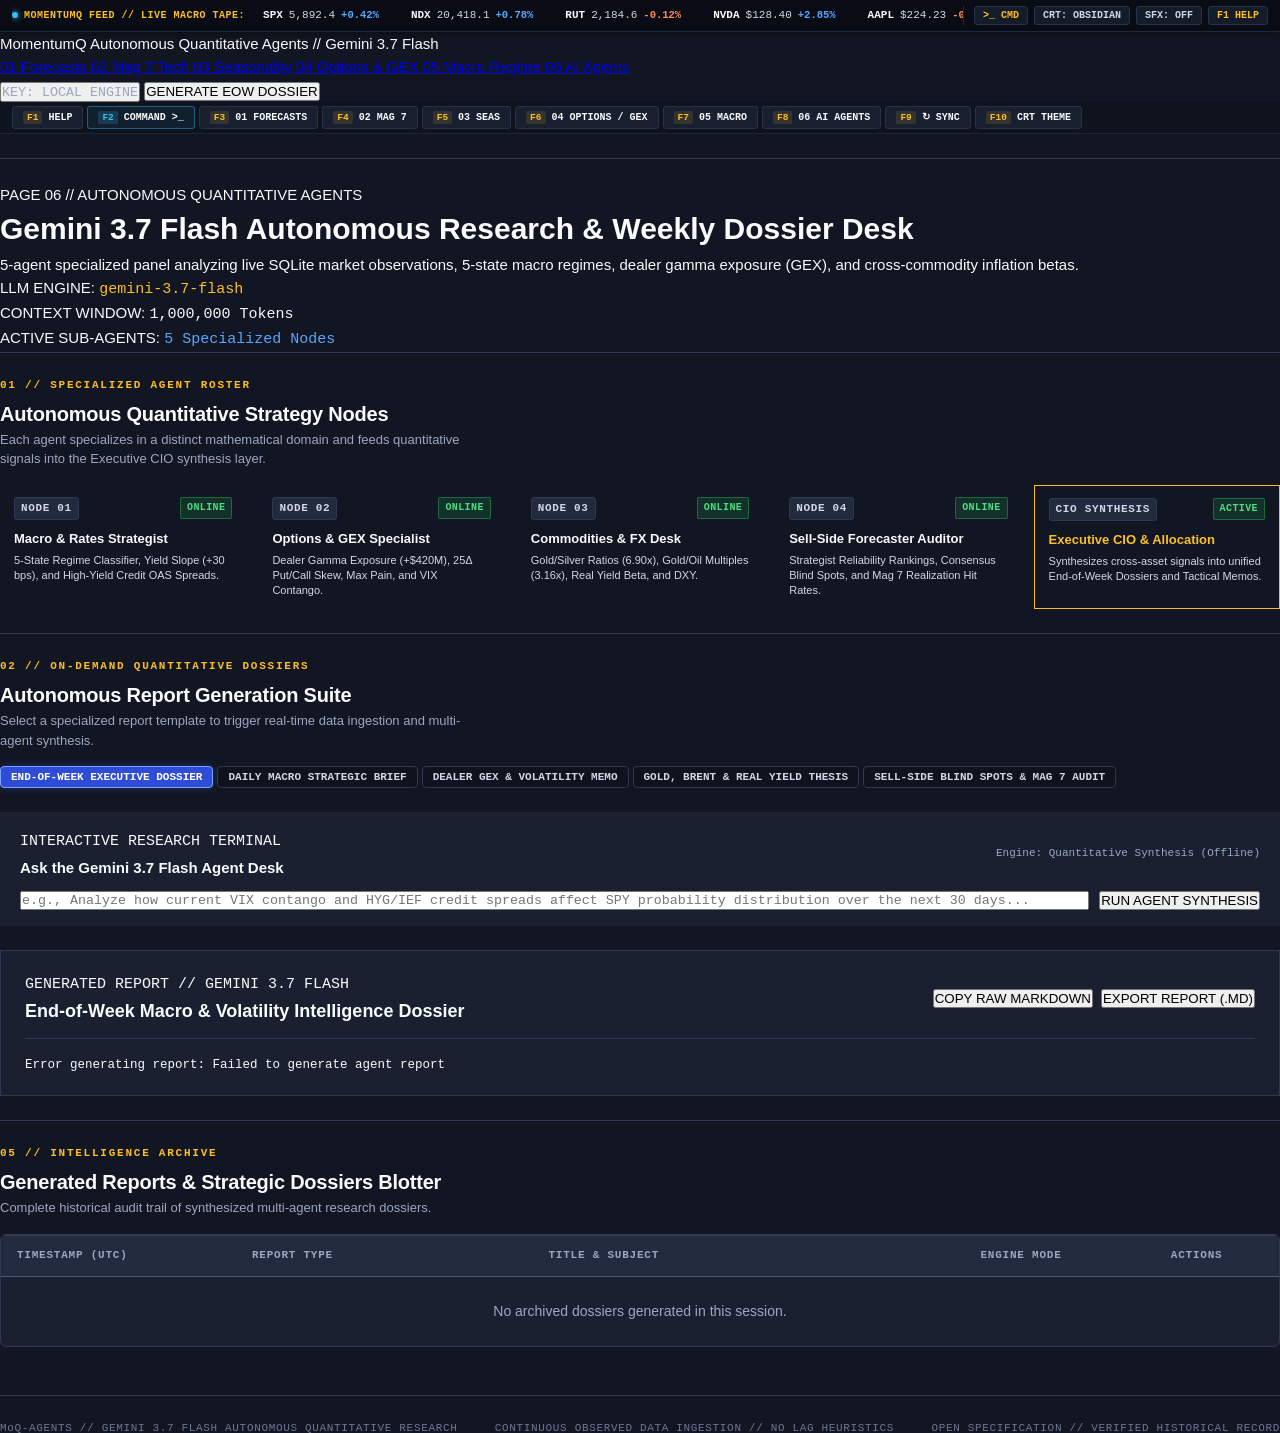
==== commit 4c7c0839: "refactor(branding): standardize on MoQ prefix throughout client UI and headers - Replace all MQ and " ====
--- a/web/agents.html
+++ b/web/agents.html
@@ -257,7 +257,7 @@
     <!-- Footer -->
     <footer class="footer">
       <div class="footer-meta">
-        <span>MQ-AGENTS // GEMINI 3.7 FLASH AUTONOMOUS QUANTITATIVE RESEARCH</span>
+        <span>MoQ-AGENTS // GEMINI 3.7 FLASH AUTONOMOUS QUANTITATIVE RESEARCH</span>
         <span>CONTINUOUS OBSERVED DATA INGESTION // NO LAG HEURISTICS</span>
         <span>OPEN SPECIFICATION // VERIFIED HISTORICAL RECORD</span>
       </div>
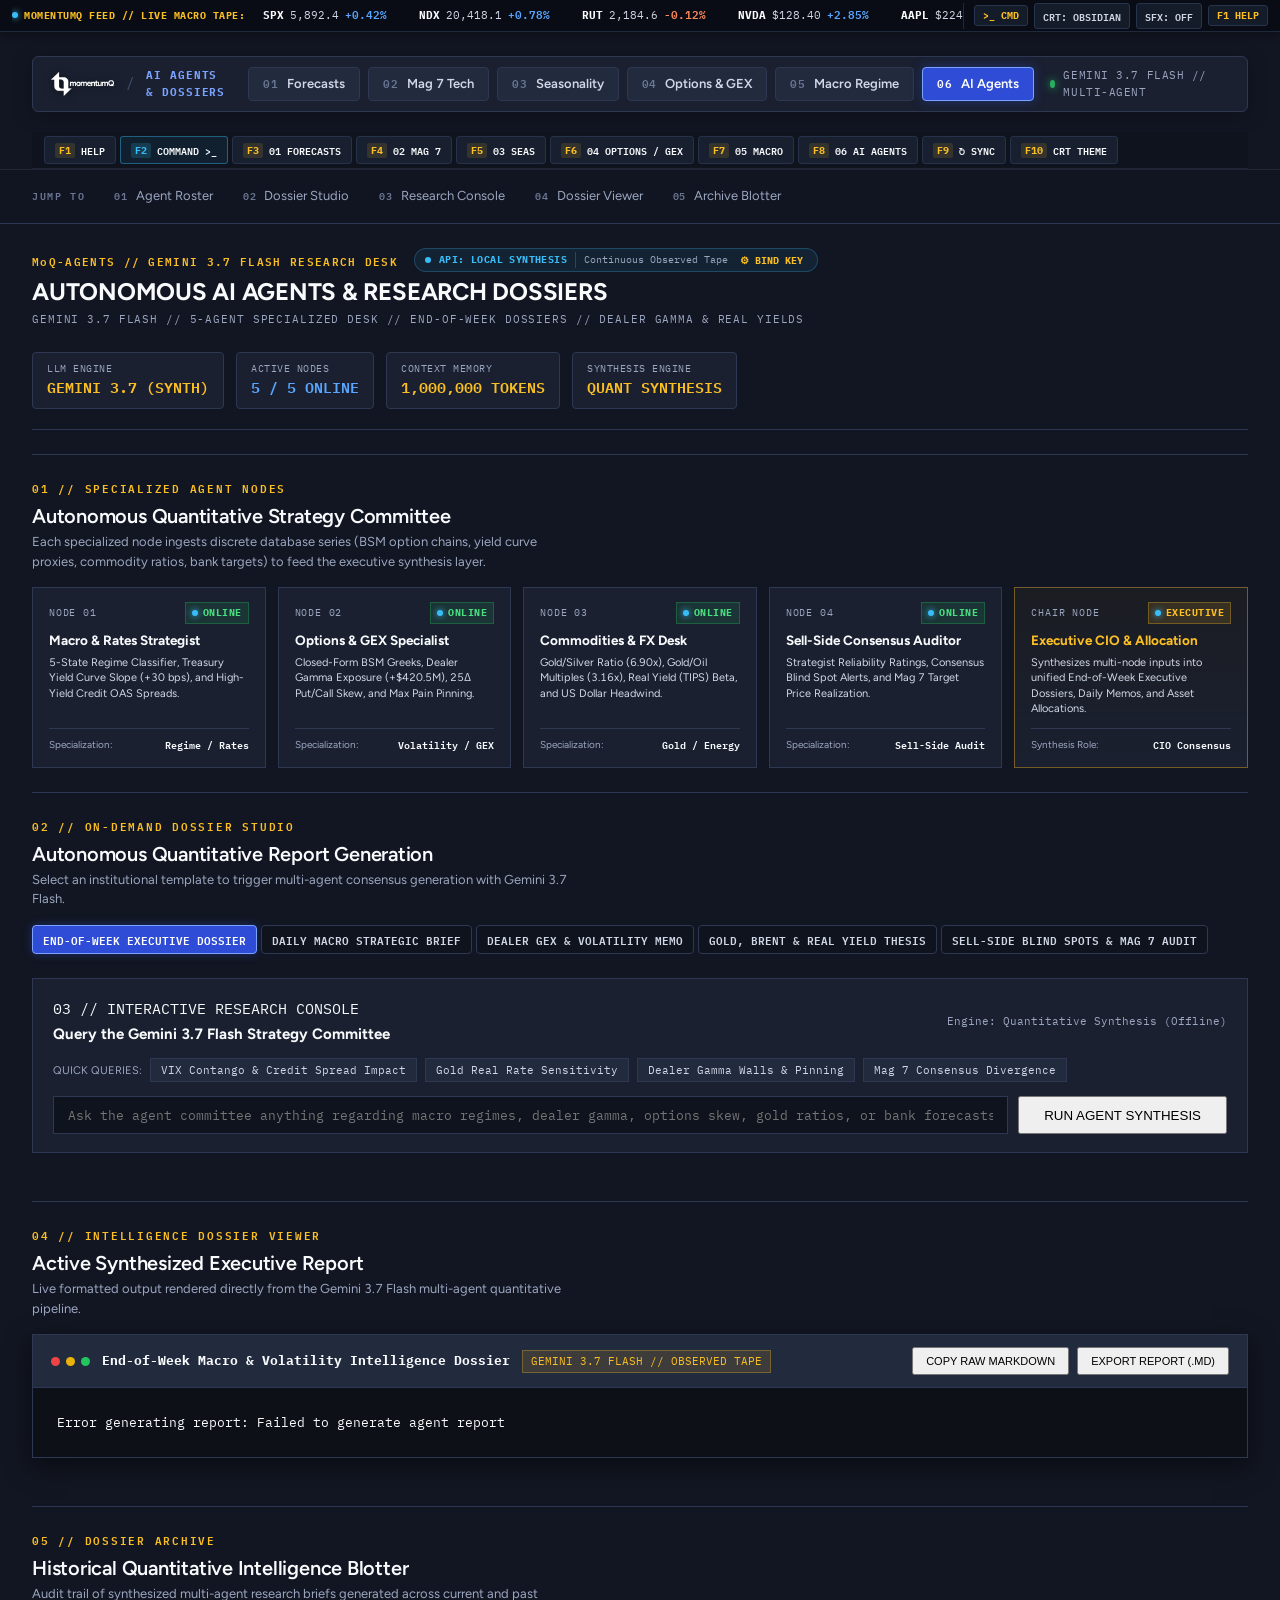
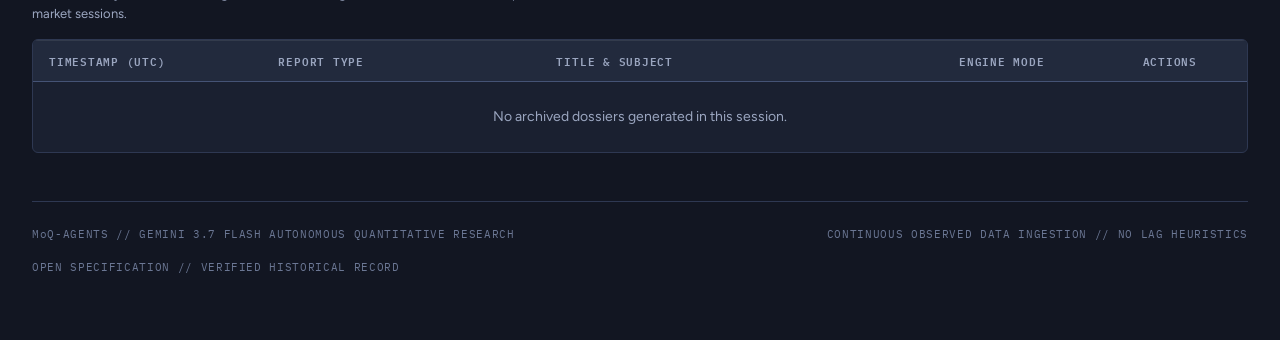
==== commit cbee3573: "style(agents): redesign AI Agents page to match institutional terminal design system - Rebuild web/a" ====
--- a/web/agents.html
+++ b/web/agents.html
@@ -3,155 +3,191 @@
 <head>
   <meta charset="UTF-8">
   <meta name="viewport" content="width=device-width, initial-scale=1.0">
-  <title>Autonomous Quantitative AI Agents &amp; Research Dossiers — MomentumQ Terminal</title>
+  <title>Autonomous AI Agents &amp; Quantitative Research Dossiers — MomentumQ Terminal</title>
   <meta name="description" content="Gemini 3.7 Flash autonomous multi-agent quantitative intelligence engine. End-of-week dossiers, dealer gamma analysis, macro regime synthesis, and commodity hedging.">
   <link rel="preconnect" href="https://fonts.googleapis.com">
   <link rel="preconnect" href="https://fonts.gstatic.com" crossorigin>
-  <link href="https://fonts.googleapis.com/css2?family=JetBrains+Mono:wght@400;500;600;700;800&family=Inter:wght@400;500;600;700;800&display=swap" rel="stylesheet">
+  <link href="https://fonts.googleapis.com/css2?family=Figtree:ital,wght@0,400;0,500;0,600;0,700;0,800;1,400&family=IBM+Plex+Mono:ital,wght@0,400;0,500;0,600;0,700;1,400&family=IBM+Plex+Sans:ital,wght@0,400;0,500;0,600;0,700;1,400&display=swap" rel="stylesheet">
   <link rel="stylesheet" href="styles.css">
 </head>
-<body class="terminal-body theme-obsidian">
-  <div class="site-wrapper">
-    <!-- Main Top Navigation -->
-    <header class="header">
-      <div class="header-inner">
-        <div class="brand">
-          <div class="brand-text">
-            <span class="brand-title">MomentumQ</span>
-            <span class="brand-subtitle">Autonomous Quantitative Agents // Gemini 3.7 Flash</span>
-          </div>
-        </div>
-
-        <nav class="main-nav" aria-label="Terminal Navigation">
-          <a href="index.html" class="nav-tab">
-            <span class="tab-num">01</span>
-            <span class="tab-label">Forecasts</span>
-          </a>
-          <a href="mag7.html" class="nav-tab">
-            <span class="tab-num">02</span>
-            <span class="tab-label">Mag 7 Tech</span>
-          </a>
-          <a href="seasonality.html" class="nav-tab">
-            <span class="tab-num">03</span>
-            <span class="tab-label">Seasonality</span>
-          </a>
-          <a href="options.html" class="nav-tab">
-            <span class="tab-num">04</span>
-            <span class="tab-label">Options &amp; GEX</span>
-          </a>
-          <a href="macro.html" class="nav-tab">
-            <span class="tab-num">05</span>
-            <span class="tab-label">Macro Regime</span>
-          </a>
-          <a href="agents.html" class="nav-tab active">
-            <span class="tab-num">06</span>
-            <span class="tab-label">AI Agents</span>
-          </a>
-        </nav>
-
-        <div class="header-actions">
-          <button class="btn btn-secondary" id="bindApiKeyBtn">
-            <span class="font-mono" id="bindKeyStatusText">KEY: LOCAL ENGINE</span>
-          </button>
-          <button class="btn btn-primary" id="generateEowTopBtn">
-            <span>GENERATE EOW DOSSIER</span>
-          </button>
+<body>
+  <div class="blotter-container">
+    <!-- Top Global App Navigation -->
+    <div class="app-global-nav">
+      <div class="nav-brand-wrap">
+        <a href="index.html" class="nav-brand-link" style="display:flex; align-items:center; text-decoration:none;">
+          <img src="images/logo.png" alt="MomentumQ" class="nav-brand-logo" height="24">
+        </a>
+        <span class="nav-brand-divider">/</span>
+        <span class="nav-brand-suite">AI AGENTS &amp; DOSSIERS</span>
+      </div>
+      <div class="nav-tabs-wrapper">
+        <a href="index.html" class="nav-page-btn"><span class="nav-page-num">01</span> Forecasts</a>
+        <a href="mag7.html" class="nav-page-btn"><span class="nav-page-num">02</span> Mag 7 Tech</a>
+        <a href="seasonality.html" class="nav-page-btn"><span class="nav-page-num">03</span> Seasonality</a>
+        <a href="options.html" class="nav-page-btn"><span class="nav-page-num">04</span> Options &amp; GEX</a>
+        <a href="macro.html" class="nav-page-btn"><span class="nav-page-num">05</span> Macro Regime</a>
+        <a href="agents.html" class="nav-page-btn active" aria-current="page"><span class="nav-page-num">06</span> AI Agents</a>
+      </div>
+      <div class="nav-status-badge">
+        <span class="live-pulse"></span>
+        <span>GEMINI 3.7 FLASH // MULTI-AGENT</span>
+      </div>
+    </div>
+
+    <!-- Section Navigation Rail -->
+    <nav class="section-rail" id="sectionRail" aria-label="Section navigation">
+      <span class="rail-label">JUMP TO</span>
+      <div class="rail-links">
+        <a class="rail-link" href="#secAgentRoster"><span class="rail-num">01</span> Agent Roster</a>
+        <a class="rail-link" href="#secQuickReports"><span class="rail-num">02</span> Dossier Studio</a>
+        <a class="rail-link" href="#secAgentConsole"><span class="rail-num">03</span> Research Console</a>
+        <a class="rail-link" href="#secReportViewer"><span class="rail-num">04</span> Dossier Viewer</a>
+        <a class="rail-link" href="#secReportsArchive"><span class="rail-num">05</span> Archive Blotter</a>
+      </div>
+    </nav>
+
+    <!-- Header -->
+    <header class="blotter-header">
+      <div class="brand-row">
+        <div class="brand-title">
+          <div class="brand-top-meta">
+            <span class="brand-tag">MoQ-AGENTS // GEMINI 3.7 FLASH RESEARCH DESK</span>
+            <div class="sync-status-indicator" id="syncStatusIndicator">
+              <span class="sync-dot pulsing"></span>
+              <span class="sync-text" id="syncStatusText">API: LOCAL SYNTHESIS</span>
+              <span class="sync-time" id="syncTimeText">Continuous Observed Tape</span>
+              <button class="sync-now-btn" id="bindApiKeyBtn" title="Configure Google Gemini API Key">&#9881; BIND KEY</button>
+            </div>
+          </div>
+          <h1>AUTONOMOUS AI AGENTS &amp; RESEARCH DOSSIERS</h1>
+          <span class="subhead">GEMINI 3.7 FLASH // 5-AGENT SPECIALIZED DESK // END-OF-WEEK DOSSIERS // DEALER GAMMA &amp; REAL YIELDS</span>
+        </div>
+        <div class="stats-ticker" id="agentStatsTicker">
+          <div class="ticker-box">
+            <span class="ticker-label">LLM ENGINE</span>
+            <span class="ticker-val highlight-gold" id="tickerAgentModel">GEMINI 3.7 FLASH</span>
+          </div>
+          <div class="ticker-box">
+            <span class="ticker-label">ACTIVE NODES</span>
+            <span class="ticker-val color-bull" id="tickerActiveNodes">5 / 5 ONLINE</span>
+          </div>
+          <div class="ticker-box">
+            <span class="ticker-label">CONTEXT MEMORY</span>
+            <span class="ticker-val highlight-gold">1,000,000 TOKENS</span>
+          </div>
+          <div class="ticker-box">
+            <span class="ticker-label">SYNTHESIS ENGINE</span>
+            <span class="ticker-val color-bull" id="tickerEngineMode">HYBRID LIVE/OFFLINE</span>
+          </div>
         </div>
       </div>
     </header>
 
-    <!-- Page Title & Scope Row -->
-    <div class="page-title-strip">
-      <div class="page-title-left">
-        <span class="page-kicker">PAGE 06 // AUTONOMOUS QUANTITATIVE AGENTS</span>
-        <h1 class="page-heading">Gemini 3.7 Flash Autonomous Research &amp; Weekly Dossier Desk</h1>
-        <span class="page-meta">5-agent specialized panel analyzing live SQLite market observations, 5-state macro regimes, dealer gamma exposure (GEX), and cross-commodity inflation betas.</span>
-      </div>
-      <div class="page-title-right">
-        <div class="meta-item">
-          <span class="meta-label">LLM ENGINE:</span>
-          <span class="meta-val font-mono highlight-gold" id="agentEngineModel">gemini-3.7-flash</span>
-        </div>
-        <div class="meta-item">
-          <span class="meta-label">CONTEXT WINDOW:</span>
-          <span class="meta-val font-mono">1,000,000 Tokens</span>
-        </div>
-        <div class="meta-item">
-          <span class="meta-label">ACTIVE SUB-AGENTS:</span>
-          <span class="meta-val font-mono color-bull">5 Specialized Nodes</span>
-        </div>
-      </div>
-    </div>
-
-    <!-- Section 01: Multi-Agent Roster HUD -->
+    <!-- Section 01: Specialized Agent Nodes -->
     <section class="section-agent-roster" id="secAgentRoster" style="margin-bottom: var(--sp-5);">
       <div class="section-title-row">
         <div class="section-heading">
-          <span class="section-kicker">01 // SPECIALIZED AGENT ROSTER</span>
-          <h2>Autonomous Quantitative Strategy Nodes</h2>
-          <span class="section-meta">Each agent specializes in a distinct mathematical domain and feeds quantitative signals into the Executive CIO synthesis layer.</span>
-        </div>
-      </div>
-
-      <div class="agent-cards-grid" style="display:grid; grid-template-columns:repeat(5, 1fr); gap:12px;">
-        <div class="stat-card" style="padding:12px 14px;">
-          <div style="display:flex; justify-content:space-between; align-items:center; margin-bottom:6px;">
-            <span class="ticker-pill font-mono">NODE 01</span>
-            <span class="verdict-pill hit font-mono">ONLINE</span>
-          </div>
-          <strong style="font-size:13px; color:var(--text-primary);">Macro &amp; Rates Strategist</strong>
-          <p style="font-size:11px; color:var(--text-secondary); margin-top:4px; line-height:1.35;">5-State Regime Classifier, Yield Slope (+30 bps), and High-Yield Credit OAS Spreads.</p>
-        </div>
-
-        <div class="stat-card" style="padding:12px 14px;">
-          <div style="display:flex; justify-content:space-between; align-items:center; margin-bottom:6px;">
-            <span class="ticker-pill font-mono">NODE 02</span>
-            <span class="verdict-pill hit font-mono">ONLINE</span>
-          </div>
-          <strong style="font-size:13px; color:var(--text-primary);">Options &amp; GEX Specialist</strong>
-          <p style="font-size:11px; color:var(--text-secondary); margin-top:4px; line-height:1.35;">Dealer Gamma Exposure (+$420M), 25Δ Put/Call Skew, Max Pain, and VIX Contango.</p>
-        </div>
-
-        <div class="stat-card" style="padding:12px 14px;">
-          <div style="display:flex; justify-content:space-between; align-items:center; margin-bottom:6px;">
-            <span class="ticker-pill font-mono">NODE 03</span>
-            <span class="verdict-pill hit font-mono">ONLINE</span>
-          </div>
-          <strong style="font-size:13px; color:var(--text-primary);">Commodities &amp; FX Desk</strong>
-          <p style="font-size:11px; color:var(--text-secondary); margin-top:4px; line-height:1.35;">Gold/Silver Ratios (6.90x), Gold/Oil Multiples (3.16x), Real Yield Beta, and DXY.</p>
-        </div>
-
-        <div class="stat-card" style="padding:12px 14px;">
-          <div style="display:flex; justify-content:space-between; align-items:center; margin-bottom:6px;">
-            <span class="ticker-pill font-mono">NODE 04</span>
-            <span class="verdict-pill hit font-mono">ONLINE</span>
-          </div>
-          <strong style="font-size:13px; color:var(--text-primary);">Sell-Side Forecaster Auditor</strong>
-          <p style="font-size:11px; color:var(--text-secondary); margin-top:4px; line-height:1.35;">Strategist Reliability Rankings, Consensus Blind Spots, and Mag 7 Realization Hit Rates.</p>
-        </div>
-
-        <div class="stat-card" style="padding:12px 14px; border:1px solid var(--accent-gold);">
-          <div style="display:flex; justify-content:space-between; align-items:center; margin-bottom:6px;">
-            <span class="ticker-pill font-mono highlight-gold">CIO SYNTHESIS</span>
-            <span class="verdict-pill hit font-mono">ACTIVE</span>
-          </div>
-          <strong style="font-size:13px; color:var(--accent-gold);">Executive CIO &amp; Allocation</strong>
-          <p style="font-size:11px; color:var(--text-secondary); margin-top:4px; line-height:1.35;">Synthesizes cross-asset signals into unified End-of-Week Dossiers and Tactical Memos.</p>
-        </div>
-      </div>
-    </section>
-
-    <!-- Section 02: Quick Intelligence Report Generators -->
+          <span class="section-kicker">01 // SPECIALIZED AGENT NODES</span>
+          <h2>Autonomous Quantitative Strategy Committee</h2>
+          <span class="section-meta">Each specialized node ingests discrete database series (BSM option chains, yield curve proxies, commodity ratios, bank targets) to feed the executive synthesis layer.</span>
+        </div>
+      </div>
+
+      <div class="agent-nodes-grid">
+        <!-- Node 01 -->
+        <div class="agent-node-card">
+          <div>
+            <div class="agent-node-top">
+              <span class="agent-node-id font-mono">NODE 01</span>
+              <span class="agent-node-status font-mono"><span class="live-dot-green"></span> ONLINE</span>
+            </div>
+            <h3 class="agent-node-title">Macro &amp; Rates Strategist</h3>
+            <p class="agent-node-desc">5-State Regime Classifier, Treasury Yield Curve Slope (+30 bps), and High-Yield Credit OAS Spreads.</p>
+          </div>
+          <div class="agent-node-bottom">
+            <span>Specialization:</span>
+            <span class="agent-node-metric color-bull">Regime / Rates</span>
+          </div>
+        </div>
+
+        <!-- Node 02 -->
+        <div class="agent-node-card">
+          <div>
+            <div class="agent-node-top">
+              <span class="agent-node-id font-mono">NODE 02</span>
+              <span class="agent-node-status font-mono"><span class="live-dot-green"></span> ONLINE</span>
+            </div>
+            <h3 class="agent-node-title">Options &amp; GEX Specialist</h3>
+            <p class="agent-node-desc">Closed-Form BSM Greeks, Dealer Gamma Exposure (+$420.5M), 25Δ Put/Call Skew, and Max Pain Pinning.</p>
+          </div>
+          <div class="agent-node-bottom">
+            <span>Specialization:</span>
+            <span class="agent-node-metric color-bull">Volatility / GEX</span>
+          </div>
+        </div>
+
+        <!-- Node 03 -->
+        <div class="agent-node-card">
+          <div>
+            <div class="agent-node-top">
+              <span class="agent-node-id font-mono">NODE 03</span>
+              <span class="agent-node-status font-mono"><span class="live-dot-green"></span> ONLINE</span>
+            </div>
+            <h3 class="agent-node-title">Commodities &amp; FX Desk</h3>
+            <p class="agent-node-desc">Gold/Silver Ratio (6.90x), Gold/Oil Multiples (3.16x), Real Yield (TIPS) Beta, and US Dollar Headwind.</p>
+          </div>
+          <div class="agent-node-bottom">
+            <span>Specialization:</span>
+            <span class="agent-node-metric color-bull">Gold / Energy</span>
+          </div>
+        </div>
+
+        <!-- Node 04 -->
+        <div class="agent-node-card">
+          <div>
+            <div class="agent-node-top">
+              <span class="agent-node-id font-mono">NODE 04</span>
+              <span class="agent-node-status font-mono"><span class="live-dot-green"></span> ONLINE</span>
+            </div>
+            <h3 class="agent-node-title">Sell-Side Consensus Auditor</h3>
+            <p class="agent-node-desc">Strategist Reliability Ratings, Consensus Blind Spot Alerts, and Mag 7 Target Price Realization.</p>
+          </div>
+          <div class="agent-node-bottom">
+            <span>Specialization:</span>
+            <span class="agent-node-metric color-bull">Sell-Side Audit</span>
+          </div>
+        </div>
+
+        <!-- Node 05 (CIO Synthesis) -->
+        <div class="agent-node-card is-cio">
+          <div>
+            <div class="agent-node-top">
+              <span class="agent-node-id font-mono highlight-gold">CHAIR NODE</span>
+              <span class="agent-node-status is-cio font-mono"><span class="live-dot-green"></span> EXECUTIVE</span>
+            </div>
+            <h3 class="agent-node-title">Executive CIO &amp; Allocation</h3>
+            <p class="agent-node-desc">Synthesizes multi-node inputs into unified End-of-Week Executive Dossiers, Daily Memos, and Asset Allocations.</p>
+          </div>
+          <div class="agent-node-bottom">
+            <span>Synthesis Role:</span>
+            <span class="agent-node-metric highlight-gold">CIO Consensus</span>
+          </div>
+        </div>
+      </div>
+    </section>
+
+    <!-- Section 02: On-Demand Strategic Dossier Studio -->
     <section class="section-quick-reports" id="secQuickReports" style="margin-bottom: var(--sp-5);">
       <div class="section-title-row">
         <div class="section-heading">
-          <span class="section-kicker">02 // ON-DEMAND QUANTITATIVE DOSSIERS</span>
-          <h2>Autonomous Report Generation Suite</h2>
-          <span class="section-meta">Select a specialized report template to trigger real-time data ingestion and multi-agent synthesis.</span>
-        </div>
-      </div>
-
-      <div class="curve-span-pills" id="reportTemplatePills" style="margin-bottom:var(--sp-3);">
+          <span class="section-kicker">02 // ON-DEMAND DOSSIER STUDIO</span>
+          <h2>Autonomous Quantitative Report Generation</h2>
+          <span class="section-meta">Select an institutional template to trigger multi-agent consensus generation with Gemini 3.7 Flash.</span>
+        </div>
+      </div>
+
+      <div class="curve-span-pills" id="reportTemplatePills" style="margin-bottom:var(--sp-4);">
         <button class="curve-span-pill active" data-type="eow_dossier">END-OF-WEEK EXECUTIVE DOSSIER</button>
         <button class="curve-span-pill" data-type="daily_brief">DAILY MACRO STRATEGIC BRIEF</button>
         <button class="curve-span-pill" data-type="options_gex">DEALER GEX &amp; VOLATILITY MEMO</button>
@@ -161,52 +197,73 @@
     </section>
 
     <!-- Section 03: Interactive Multi-Agent Research Console -->
-    <section class="section-agent-console" id="secAgentConsole" style="margin-bottom: var(--sp-5);">
-      <div class="card" style="padding:16px 20px; background:var(--bg-surface);">
-        <div style="display:flex; justify-content:space-between; align-items:center; margin-bottom:12px;">
-          <div>
-            <span class="card-kicker font-mono">INTERACTIVE RESEARCH TERMINAL</span>
-            <h3 style="margin:2px 0 0 0; font-size:15px;">Ask the Gemini 3.7 Flash Agent Desk</h3>
-          </div>
-          <span class="font-mono" style="font-size:11px; color:var(--text-muted);" id="agentStatusBadge">Engine: Deterministic &amp; Live API Ready</span>
-        </div>
-
-        <div style="display:flex; gap:10px;">
-          <input type="text" class="search-input font-mono" id="agentPromptInput" placeholder="e.g., Analyze how current VIX contango and HYG/IEF credit spreads affect SPY probability distribution over the next 30 days..." style="flex:1;">
-          <button class="btn btn-primary" id="agentSubmitBtn">
+    <section class="section-agent-console" id="secAgentConsole">
+      <div class="agent-console-card">
+        <div class="agent-console-header">
+          <div>
+            <span class="card-kicker font-mono">03 // INTERACTIVE RESEARCH CONSOLE</span>
+            <h3 style="margin:2px 0 0 0; font-size:15px; font-weight:700;">Query the Gemini 3.7 Flash Strategy Committee</h3>
+          </div>
+          <span class="font-mono" style="font-size:11px; color:var(--text-muted);" id="agentStatusBadge">Engine: Hybrid Quantitative Synthesis</span>
+        </div>
+
+        <div class="agent-chips-row">
+          <span style="font-size:11px; color:var(--text-muted); align-self:center;">QUICK QUERIES:</span>
+          <button class="agent-chip-btn" data-query="Analyze how current VIX contango (1.09x) and HYG/IEF credit spreads affect SPY over next 30 days">VIX Contango &amp; Credit Spread Impact</button>
+          <button class="agent-chip-btn" data-query="Evaluate Gold real-rate beta if 10Y TIPS yields rise +25 bps given current Gold/Oil ratio of 3.16x">Gold Real Rate Sensitivity</button>
+          <button class="agent-chip-btn" data-query="Audit dealer gamma wall concentration and expected move for SPY into next week">Dealer Gamma Walls &amp; Pinning</button>
+          <button class="agent-chip-btn" data-query="Compare Mag 7 price realization rate vs sell-side consensus year-end targets">Mag 7 Consensus Divergence</button>
+        </div>
+
+        <div class="agent-input-wrap">
+          <input type="text" class="agent-prompt-input" id="agentPromptInput" placeholder="Ask the agent committee anything regarding macro regimes, dealer gamma, options skew, gold ratios, or bank forecasts...">
+          <button class="btn btn-primary" id="agentSubmitBtn" style="padding:0 24px;">
             <span id="agentSubmitBtnText">RUN AGENT SYNTHESIS</span>
           </button>
         </div>
       </div>
     </section>
 
-    <!-- Section 04: Active Report Terminal Viewer -->
-    <section class="section-report-viewer" id="secReportViewer" style="margin-bottom: var(--sp-5);">
-      <div class="card" style="background:var(--bg-surface); padding:20px 24px; border:1px solid var(--border-subtle);">
-        <div style="display:flex; justify-content:space-between; align-items:center; margin-bottom:16px; border-bottom:1px solid var(--border-subtle); padding-bottom:12px;">
-          <div>
-            <span class="card-kicker font-mono" id="viewerReportMeta">GENERATED REPORT // GEMINI 3.7 FLASH</span>
-            <h2 style="margin:2px 0 0 0; font-size:18px;" id="viewerReportTitle">End-of-Week Macro &amp; Volatility Intelligence Dossier</h2>
-          </div>
-          <div style="display:flex; gap:8px;">
-            <button class="btn btn-secondary" id="copyReportBtn">COPY RAW MARKDOWN</button>
-            <button class="btn btn-secondary" id="exportReportBtn">EXPORT REPORT (.MD)</button>
-          </div>
-        </div>
-
-        <div class="agent-report-content font-mono" id="agentReportContent" style="white-space:pre-wrap; line-height:1.6; font-size:12.5px; color:var(--text-primary); max-height:600px; overflow-y:auto; padding-right:12px;">
-          <!-- Generated Report Content Rendered by agents.js -->
-        </div>
-      </div>
-    </section>
-
-    <!-- Section 05: Historical Generated Reports Archive -->
-    <section class="section-reports-archive" id="secReportsArchive">
+    <!-- Section 04: Live Intelligence Dossier Viewer -->
+    <section class="section-report-viewer" id="secReportViewer">
       <div class="section-title-row">
         <div class="section-heading">
-          <span class="section-kicker">05 // INTELLIGENCE ARCHIVE</span>
-          <h2>Generated Reports &amp; Strategic Dossiers Blotter</h2>
-          <span class="section-meta">Complete historical audit trail of synthesized multi-agent research dossiers.</span>
+          <span class="section-kicker">04 // INTELLIGENCE DOSSIER VIEWER</span>
+          <h2>Active Synthesized Executive Report</h2>
+          <span class="section-meta">Live formatted output rendered directly from the Gemini 3.7 Flash multi-agent quantitative pipeline.</span>
+        </div>
+      </div>
+
+      <div class="agent-viewer-window">
+        <div class="agent-viewer-titlebar">
+          <div class="agent-viewer-title-box">
+            <div class="agent-viewer-dots">
+              <div class="agent-viewer-dot red"></div>
+              <div class="agent-viewer-dot yellow"></div>
+              <div class="agent-viewer-dot green"></div>
+            </div>
+            <span class="agent-viewer-filename" id="viewerReportTitle">End-of-Week Macro &amp; Volatility Intelligence Dossier</span>
+            <span class="agent-viewer-badge font-mono" id="viewerReportMeta">GEMINI 3.7 FLASH // OBSERVED TAPE</span>
+          </div>
+          <div style="display:flex; gap:8px;">
+            <button class="btn btn-secondary" id="copyReportBtn" style="padding:6px 12px; font-size:11px;">COPY RAW MARKDOWN</button>
+            <button class="btn btn-secondary" id="exportReportBtn" style="padding:6px 12px; font-size:11px;">EXPORT REPORT (.MD)</button>
+          </div>
+        </div>
+
+        <div class="agent-viewer-body" id="agentReportContent">
+          <!-- Rendered by agents.js -->
+        </div>
+      </div>
+    </section>
+
+    <!-- Section 05: Historical Dossiers Archive Blotter -->
+    <section class="section-reports-archive" id="secReportsArchive" style="margin-bottom: var(--sp-6);">
+      <div class="section-title-row">
+        <div class="section-heading">
+          <span class="section-kicker">05 // DOSSIER ARCHIVE</span>
+          <h2>Historical Quantitative Intelligence Blotter</h2>
+          <span class="section-meta">Audit trail of synthesized multi-agent research briefs generated across current and past market sessions.</span>
         </div>
       </div>
 
@@ -240,7 +297,7 @@
         </div>
         <div class="terminal-help-body" style="padding:20px;">
           <p style="font-size:12px; color:var(--text-secondary); margin-bottom:14px; line-height:1.5;">
-            Enter your Google Gemini API key to enable live agentic reasoning, custom multi-turn research inquiries, and autonomous weekly dossiers. The key is stored locally in your browser session.
+            Enter your Google Gemini API key to enable live agentic reasoning, custom multi-turn research inquiries, and autonomous weekly dossiers. The key is stored securely in your local browser session.
           </p>
           <div style="margin-bottom:16px;">
             <label style="font-size:11px; color:var(--text-muted); display:block; margin-bottom:6px;">GEMINI API KEY:</label>
--- a/web/styles.css
+++ b/web/styles.css
@@ -6212,3 +6212,280 @@
     flex-wrap: wrap;
   }
 }
+
+/* ==========================================================================
+   8. AI Agents & Autonomous Dossier Desk Styles
+   ========================================================================== */
+
+.agent-nodes-grid {
+  display: grid;
+  grid-template-columns: repeat(5, 1fr);
+  gap: var(--sp-3);
+  margin-bottom: var(--sp-5);
+}
+
+.agent-node-card {
+  background: var(--bg-surface);
+  border: 1px solid var(--border-subtle);
+  border-radius: var(--radius-sm);
+  padding: 14px 16px;
+  display: flex;
+  flex-direction: column;
+  justify-content: space-between;
+  transition: border-color var(--transition-fast), transform var(--transition-fast), box-shadow var(--transition-fast);
+  position: relative;
+  overflow: hidden;
+}
+
+.agent-node-card:hover {
+  border-color: var(--border-strong);
+  transform: translateY(-2px);
+  box-shadow: 0 4px 12px rgba(0, 0, 0, 0.4);
+}
+
+.agent-node-card.is-cio {
+  border-color: rgba(251, 191, 36, 0.4);
+  background: linear-gradient(180deg, rgba(251, 191, 36, 0.04) 0%, var(--bg-surface) 100%);
+}
+
+.agent-node-card.is-cio:hover {
+  border-color: var(--accent-gold);
+  box-shadow: 0 4px 16px rgba(251, 191, 36, 0.15);
+}
+
+.agent-node-top {
+  display: flex;
+  justify-content: space-between;
+  align-items: center;
+  margin-bottom: 8px;
+}
+
+.agent-node-id {
+  font-size: 10px;
+  letter-spacing: 0.08em;
+  color: var(--text-muted);
+}
+
+.agent-node-status {
+  display: inline-flex;
+  align-items: center;
+  gap: 5px;
+  font-size: 10px;
+  font-weight: 700;
+  letter-spacing: 0.05em;
+  padding: 2px 6px;
+  border-radius: var(--radius-pill);
+  background: rgba(34, 197, 94, 0.12);
+  color: #4ade80;
+  border: 1px solid rgba(34, 197, 94, 0.3);
+}
+
+.agent-node-status.is-cio {
+  background: rgba(251, 191, 36, 0.12);
+  color: var(--accent-gold);
+  border-color: rgba(251, 191, 36, 0.3);
+}
+
+.agent-node-title {
+  font-size: 13.5px;
+  font-weight: 700;
+  color: var(--text-primary);
+  margin: 0 0 6px 0;
+  line-height: 1.25;
+}
+
+.agent-node-card.is-cio .agent-node-title {
+  color: var(--accent-gold);
+}
+
+.agent-node-desc {
+  font-size: 11px;
+  color: var(--text-secondary);
+  line-height: 1.4;
+  margin: 0 0 12px 0;
+  flex: 1;
+}
+
+.agent-node-bottom {
+  display: flex;
+  justify-content: space-between;
+  align-items: center;
+  border-top: 1px solid var(--border-subtle);
+  padding-top: 8px;
+  margin-top: auto;
+  font-size: 10px;
+  color: var(--text-muted);
+}
+
+.agent-node-metric {
+  font-family: var(--font-mono);
+  font-weight: 600;
+  color: var(--text-primary);
+}
+
+/* Agent Interactive Console */
+.agent-console-card {
+  background: var(--bg-surface);
+  border: 1px solid var(--border-subtle);
+  border-radius: var(--radius-sm);
+  padding: 18px 20px;
+  margin-bottom: var(--sp-5);
+}
+
+.agent-console-header {
+  display: flex;
+  justify-content: space-between;
+  align-items: center;
+  margin-bottom: 12px;
+}
+
+.agent-chips-row {
+  display: flex;
+  flex-wrap: wrap;
+  gap: 8px;
+  margin-bottom: 14px;
+}
+
+.agent-chip-btn {
+  background: var(--bg-surface-elevated);
+  border: 1px solid var(--border-subtle);
+  color: var(--text-secondary);
+  font-family: var(--font-mono);
+  font-size: 10.5px;
+  padding: 4px 10px;
+  border-radius: var(--radius-pill);
+  cursor: pointer;
+  transition: all var(--transition-fast);
+}
+
+.agent-chip-btn:hover {
+  border-color: var(--accent-gold);
+  color: var(--accent-gold);
+  background: rgba(251, 191, 36, 0.08);
+}
+
+.agent-input-wrap {
+  display: flex;
+  gap: 10px;
+  align-items: stretch;
+}
+
+.agent-prompt-input {
+  flex: 1;
+  background: var(--bg-input);
+  border: 1px solid var(--border-subtle);
+  color: var(--text-primary);
+  font-family: var(--font-mono);
+  font-size: 12.5px;
+  padding: 10px 14px;
+  border-radius: var(--radius-sm);
+  outline: none;
+  transition: border-color var(--transition-fast), box-shadow var(--transition-fast);
+}
+
+.agent-prompt-input:focus {
+  border-color: var(--accent-gold);
+  box-shadow: 0 0 0 2px rgba(251, 191, 36, 0.2);
+}
+
+/* Agent Dossier Viewer Window */
+.agent-viewer-window {
+  background: var(--bg-surface);
+  border: 1px solid var(--border-subtle);
+  border-radius: var(--radius-sm);
+  margin-bottom: var(--sp-5);
+  overflow: hidden;
+  box-shadow: 0 8px 24px rgba(0, 0, 0, 0.5);
+}
+
+.agent-viewer-titlebar {
+  background: var(--bg-surface-elevated);
+  border-bottom: 1px solid var(--border-subtle);
+  padding: 12px 18px;
+  display: flex;
+  justify-content: space-between;
+  align-items: center;
+  flex-wrap: wrap;
+  gap: 10px;
+}
+
+.agent-viewer-title-box {
+  display: flex;
+  align-items: center;
+  gap: 12px;
+}
+
+.agent-viewer-dots {
+  display: flex;
+  gap: 6px;
+}
+
+.agent-viewer-dot {
+  width: 9px;
+  height: 9px;
+  border-radius: 50%;
+  background: var(--border-strong);
+}
+
+.agent-viewer-dot.red { background: #ef4444; }
+.agent-viewer-dot.yellow { background: #eab308; }
+.agent-viewer-dot.green { background: #22c55e; }
+
+.agent-viewer-filename {
+  font-family: var(--font-mono);
+  font-size: 13px;
+  font-weight: 700;
+  color: var(--text-primary);
+}
+
+.agent-viewer-badge {
+  font-family: var(--font-mono);
+  font-size: 10.5px;
+  padding: 2px 8px;
+  border-radius: var(--radius-pill);
+  background: rgba(251, 191, 36, 0.12);
+  color: var(--accent-gold);
+  border: 1px solid rgba(251, 191, 36, 0.3);
+}
+
+.agent-viewer-body {
+  padding: 24px;
+  max-height: 650px;
+  overflow-y: auto;
+  font-family: var(--font-mono);
+  font-size: 12.5px;
+  line-height: 1.65;
+  color: var(--text-primary);
+  white-space: pre-wrap;
+  background: #0d1117;
+}
+
+.agent-viewer-body h1, .agent-viewer-body h2, .agent-viewer-body h3, .agent-viewer-body h4 {
+  font-family: var(--font-mono);
+  color: var(--accent-gold);
+  margin-top: 20px;
+  margin-bottom: 10px;
+  font-weight: 700;
+}
+
+.agent-viewer-body hr {
+  border: 0;
+  border-top: 1px solid var(--border-subtle);
+  margin: 16px 0;
+}
+
+@media (max-width: 1200px) {
+  .agent-nodes-grid {
+    grid-template-columns: repeat(3, 1fr);
+  }
+}
+
+@media (max-width: 768px) {
+  .agent-nodes-grid {
+    grid-template-columns: 1fr;
+  }
+  .agent-input-wrap {
+    flex-direction: column;
+  }
+}
+
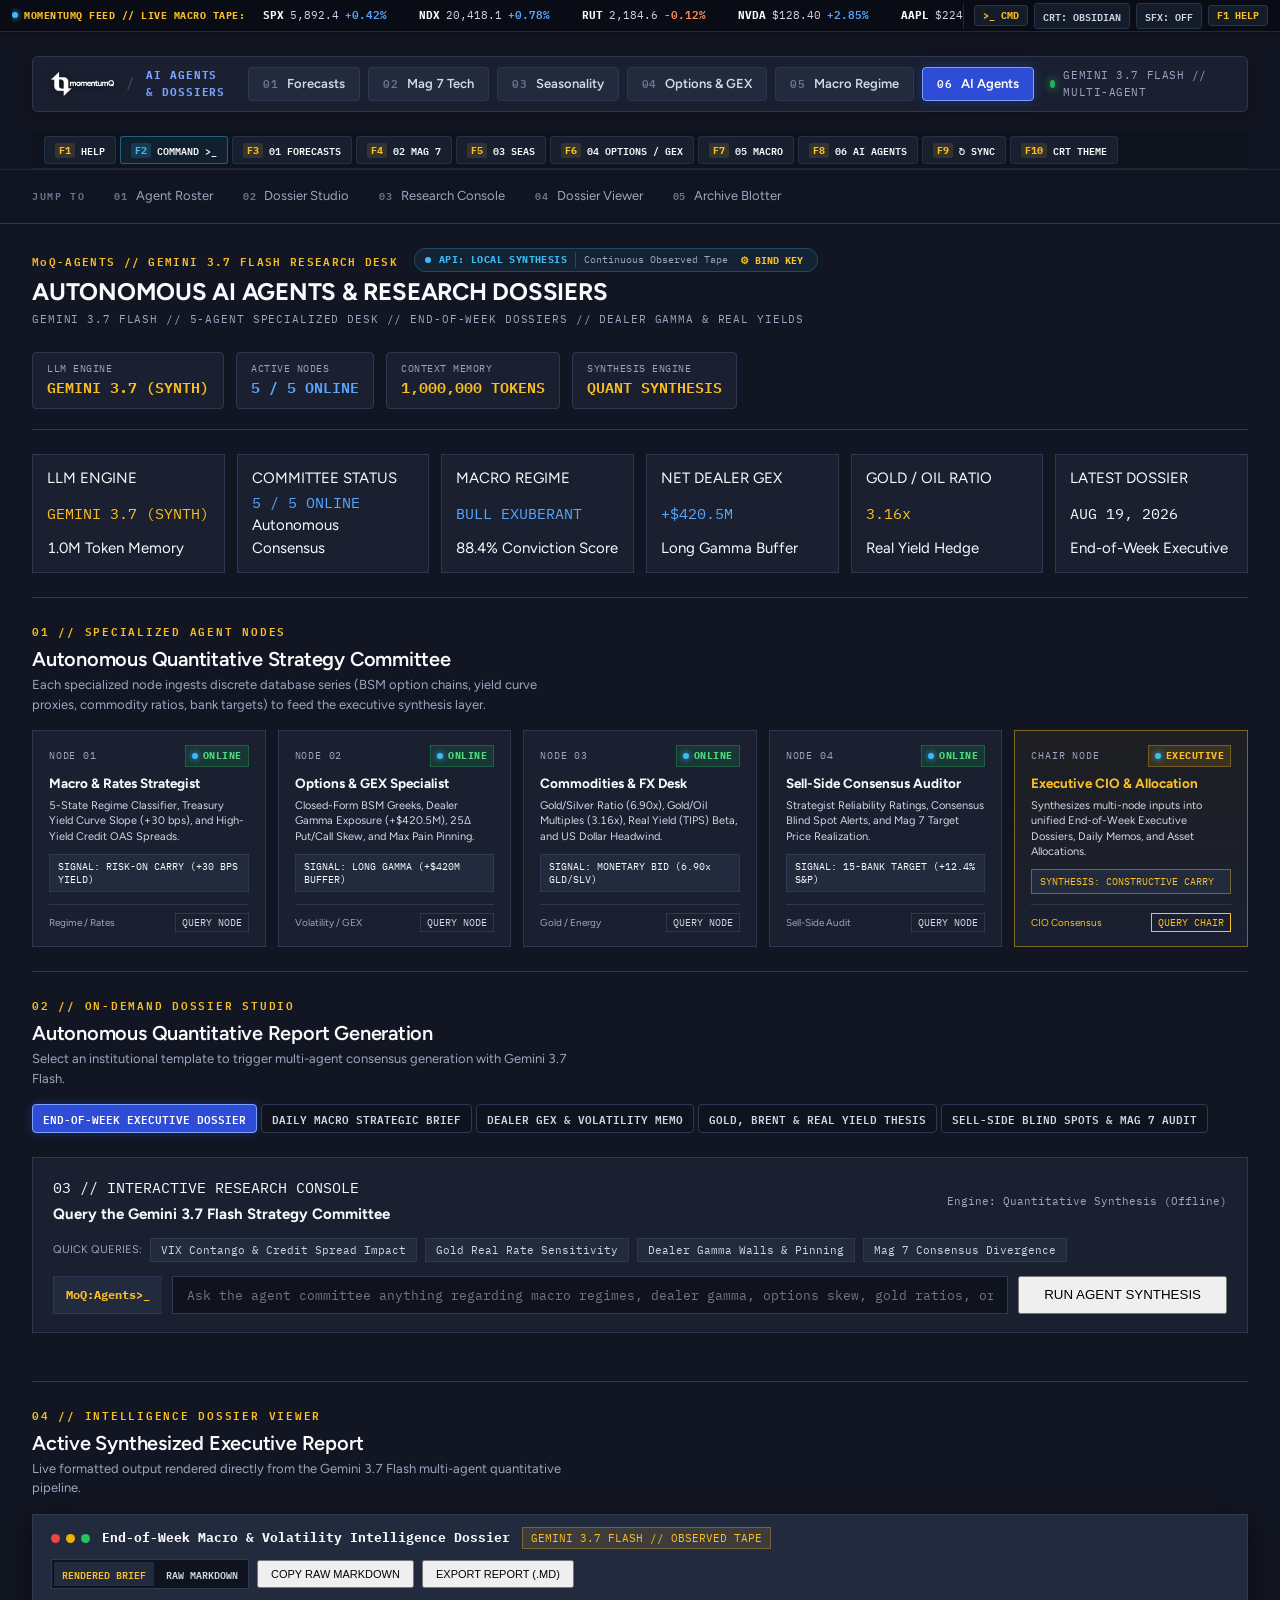
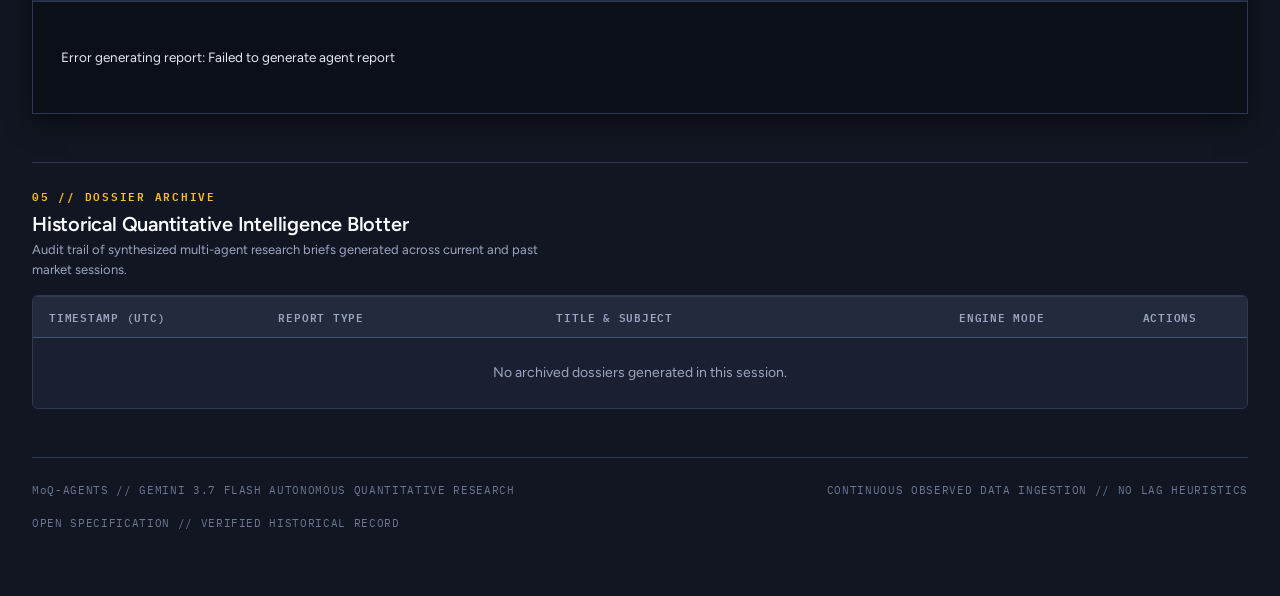
==== commit 1034d9e0: "feat(agents): enhance AI Agents desk with 6-card signal HUD, rich markdown rendering, and dual view " ====
--- a/web/agents.html
+++ b/web/agents.html
@@ -84,6 +84,40 @@
       </div>
     </header>
 
+    <!-- 6-Card Real-Time Quantitative Signals HUD Strip -->
+    <div class="agent-stats-strip">
+      <div class="stat-card">
+        <span class="stat-label">LLM ENGINE</span>
+        <div class="stat-value font-mono highlight-gold" id="hudEngineModel">GEMINI 3.7 FLASH</div>
+        <span class="stat-sub">1.0M Token Memory</span>
+      </div>
+      <div class="stat-card">
+        <span class="stat-label">COMMITTEE STATUS</span>
+        <div class="stat-value font-mono color-bull" id="hudActiveNodes">5 / 5 ONLINE</div>
+        <span class="stat-sub">Autonomous Consensus</span>
+      </div>
+      <div class="stat-card">
+        <span class="stat-label">MACRO REGIME</span>
+        <div class="stat-value font-mono color-bull" id="hudMacroRegime">BULL EXUBERANT</div>
+        <span class="stat-sub">88.4% Conviction Score</span>
+      </div>
+      <div class="stat-card">
+        <span class="stat-label">NET DEALER GEX</span>
+        <div class="stat-value font-mono color-bull" id="hudDealerGex">+$420.5M</div>
+        <span class="stat-sub">Long Gamma Buffer</span>
+      </div>
+      <div class="stat-card">
+        <span class="stat-label">GOLD / OIL RATIO</span>
+        <div class="stat-value font-mono highlight-gold" id="hudGoldOilRatio">3.16x</div>
+        <span class="stat-sub">Real Yield Hedge</span>
+      </div>
+      <div class="stat-card">
+        <span class="stat-label">LATEST DOSSIER</span>
+        <div class="stat-value font-mono" id="hudDossierDate">AUG 19, 2026</div>
+        <span class="stat-sub">End-of-Week Executive</span>
+      </div>
+    </div>
+
     <!-- Section 01: Specialized Agent Nodes -->
     <section class="section-agent-roster" id="secAgentRoster" style="margin-bottom: var(--sp-5);">
       <div class="section-title-row">
@@ -104,10 +138,11 @@
             </div>
             <h3 class="agent-node-title">Macro &amp; Rates Strategist</h3>
             <p class="agent-node-desc">5-State Regime Classifier, Treasury Yield Curve Slope (+30 bps), and High-Yield Credit OAS Spreads.</p>
-          </div>
-          <div class="agent-node-bottom">
-            <span>Specialization:</span>
-            <span class="agent-node-metric color-bull">Regime / Rates</span>
+            <div class="agent-node-signal">SIGNAL: RISK-ON CARRY (+30 BPS YIELD)</div>
+          </div>
+          <div class="agent-node-bottom">
+            <span>Regime / Rates</span>
+            <button class="agent-query-node-btn" data-query="Analyze current 5-state macro regime, +30 bps yield curve slope, and high-yield credit spreads">QUERY NODE</button>
           </div>
         </div>
 
@@ -120,10 +155,11 @@
             </div>
             <h3 class="agent-node-title">Options &amp; GEX Specialist</h3>
             <p class="agent-node-desc">Closed-Form BSM Greeks, Dealer Gamma Exposure (+$420.5M), 25Δ Put/Call Skew, and Max Pain Pinning.</p>
-          </div>
-          <div class="agent-node-bottom">
-            <span>Specialization:</span>
-            <span class="agent-node-metric color-bull">Volatility / GEX</span>
+            <div class="agent-node-signal">SIGNAL: LONG GAMMA (+$420M BUFFER)</div>
+          </div>
+          <div class="agent-node-bottom">
+            <span>Volatility / GEX</span>
+            <button class="agent-query-node-btn" data-query="Evaluate dealer gamma exposure, max pain strike, and 25-delta skew">QUERY NODE</button>
           </div>
         </div>
 
@@ -136,10 +172,11 @@
             </div>
             <h3 class="agent-node-title">Commodities &amp; FX Desk</h3>
             <p class="agent-node-desc">Gold/Silver Ratio (6.90x), Gold/Oil Multiples (3.16x), Real Yield (TIPS) Beta, and US Dollar Headwind.</p>
-          </div>
-          <div class="agent-node-bottom">
-            <span>Specialization:</span>
-            <span class="agent-node-metric color-bull">Gold / Energy</span>
+            <div class="agent-node-signal">SIGNAL: MONETARY BID (6.90x GLD/SLV)</div>
+          </div>
+          <div class="agent-node-bottom">
+            <span>Gold / Energy</span>
+            <button class="agent-query-node-btn" data-query="Analyze Gold real-rate sensitivity, gold/silver ratio, and Crude Oil inflation beta">QUERY NODE</button>
           </div>
         </div>
 
@@ -152,10 +189,11 @@
             </div>
             <h3 class="agent-node-title">Sell-Side Consensus Auditor</h3>
             <p class="agent-node-desc">Strategist Reliability Ratings, Consensus Blind Spot Alerts, and Mag 7 Target Price Realization.</p>
-          </div>
-          <div class="agent-node-bottom">
-            <span>Specialization:</span>
-            <span class="agent-node-metric color-bull">Sell-Side Audit</span>
+            <div class="agent-node-signal">SIGNAL: 15-BANK TARGET (+12.4% S&amp;P)</div>
+          </div>
+          <div class="agent-node-bottom">
+            <span>Sell-Side Audit</span>
+            <button class="agent-query-node-btn" data-query="Audit bank strategist price target realization and consensus blind spots">QUERY NODE</button>
           </div>
         </div>
 
@@ -168,10 +206,11 @@
             </div>
             <h3 class="agent-node-title">Executive CIO &amp; Allocation</h3>
             <p class="agent-node-desc">Synthesizes multi-node inputs into unified End-of-Week Executive Dossiers, Daily Memos, and Asset Allocations.</p>
-          </div>
-          <div class="agent-node-bottom">
-            <span>Synthesis Role:</span>
-            <span class="agent-node-metric highlight-gold">CIO Consensus</span>
+            <div class="agent-node-signal" style="border-color:rgba(251, 191, 36, 0.4); color:var(--accent-gold);">SYNTHESIS: CONSTRUCTIVE CARRY</div>
+          </div>
+          <div class="agent-node-bottom">
+            <span class="highlight-gold">CIO Consensus</span>
+            <button class="agent-query-node-btn highlight-gold" style="border-color:var(--accent-gold); color:var(--accent-gold);" data-query="Generate full executive synthesis and cross-asset tactical allocation">QUERY CHAIR</button>
           </div>
         </div>
       </div>
@@ -216,6 +255,7 @@
         </div>
 
         <div class="agent-input-wrap">
+          <div class="agent-prompt-prefix">MoQ:Agents&gt;_</div>
           <input type="text" class="agent-prompt-input" id="agentPromptInput" placeholder="Ask the agent committee anything regarding macro regimes, dealer gamma, options skew, gold ratios, or bank forecasts...">
           <button class="btn btn-primary" id="agentSubmitBtn" style="padding:0 24px;">
             <span id="agentSubmitBtnText">RUN AGENT SYNTHESIS</span>
@@ -245,14 +285,21 @@
             <span class="agent-viewer-filename" id="viewerReportTitle">End-of-Week Macro &amp; Volatility Intelligence Dossier</span>
             <span class="agent-viewer-badge font-mono" id="viewerReportMeta">GEMINI 3.7 FLASH // OBSERVED TAPE</span>
           </div>
-          <div style="display:flex; gap:8px;">
+          <div style="display:flex; align-items:center; gap:8px;">
+            <div class="agent-view-mode-tabs">
+              <button class="agent-view-tab-btn active" id="viewModeRenderedBtn">RENDERED BRIEF</button>
+              <button class="agent-view-tab-btn" id="viewModeRawBtn">RAW MARKDOWN</button>
+            </div>
             <button class="btn btn-secondary" id="copyReportBtn" style="padding:6px 12px; font-size:11px;">COPY RAW MARKDOWN</button>
             <button class="btn btn-secondary" id="exportReportBtn" style="padding:6px 12px; font-size:11px;">EXPORT REPORT (.MD)</button>
           </div>
         </div>
 
         <div class="agent-viewer-body" id="agentReportContent">
-          <!-- Rendered by agents.js -->
+          <div class="agent-viewer-rendered" id="agentRenderedContainer">
+            <!-- Rendered Markdown Output -->
+          </div>
+          <pre class="agent-viewer-raw font-mono" id="agentRawContainer" style="display:none; margin:0; line-height:1.6; white-space:pre-wrap;"></pre>
         </div>
       </div>
     </section>
--- a/web/styles.css
+++ b/web/styles.css
@@ -6217,6 +6217,29 @@
    8. AI Agents & Autonomous Dossier Desk Styles
    ========================================================================== */
 
+.agent-stats-strip {
+  display: grid;
+  grid-template-columns: repeat(6, 1fr);
+  gap: var(--sp-3);
+  margin-bottom: var(--sp-5);
+}
+
+.agent-stats-strip .stat-card {
+  background: var(--bg-surface);
+  border: 1px solid var(--border-subtle);
+  border-radius: var(--radius-sm);
+  padding: 12px 14px;
+  display: flex;
+  flex-direction: column;
+  justify-content: space-between;
+  transition: border-color var(--transition-fast), transform var(--transition-fast);
+}
+
+.agent-stats-strip .stat-card:hover {
+  border-color: var(--border-strong);
+  transform: translateY(-2px);
+}
+
 .agent-nodes-grid {
   display: grid;
   grid-template-columns: repeat(5, 1fr);
@@ -6240,17 +6263,17 @@
 .agent-node-card:hover {
   border-color: var(--border-strong);
   transform: translateY(-2px);
-  box-shadow: 0 4px 12px rgba(0, 0, 0, 0.4);
+  box-shadow: 0 6px 18px rgba(0, 0, 0, 0.45);
 }
 
 .agent-node-card.is-cio {
-  border-color: rgba(251, 191, 36, 0.4);
-  background: linear-gradient(180deg, rgba(251, 191, 36, 0.04) 0%, var(--bg-surface) 100%);
+  border-color: rgba(251, 191, 36, 0.45);
+  background: linear-gradient(180deg, rgba(251, 191, 36, 0.05) 0%, var(--bg-surface) 100%);
 }
 
 .agent-node-card.is-cio:hover {
   border-color: var(--accent-gold);
-  box-shadow: 0 4px 16px rgba(251, 191, 36, 0.15);
+  box-shadow: 0 6px 20px rgba(251, 191, 36, 0.18);
 }
 
 .agent-node-top {
@@ -6302,8 +6325,20 @@
   font-size: 11px;
   color: var(--text-secondary);
   line-height: 1.4;
-  margin: 0 0 12px 0;
+  margin: 0 0 10px 0;
   flex: 1;
+}
+
+.agent-node-signal {
+  background: var(--bg-surface-elevated);
+  border: 1px solid var(--border-subtle);
+  border-radius: var(--radius-xs);
+  padding: 5px 8px;
+  font-family: var(--font-mono);
+  font-size: 10px;
+  color: var(--text-primary);
+  margin-bottom: 10px;
+  line-height: 1.3;
 }
 
 .agent-node-bottom {
@@ -6317,10 +6352,22 @@
   color: var(--text-muted);
 }
 
-.agent-node-metric {
-  font-family: var(--font-mono);
-  font-weight: 600;
-  color: var(--text-primary);
+.agent-query-node-btn {
+  background: transparent;
+  border: 1px solid var(--border-subtle);
+  color: var(--text-secondary);
+  font-family: var(--font-mono);
+  font-size: 9.5px;
+  padding: 2px 6px;
+  border-radius: var(--radius-xs);
+  cursor: pointer;
+  transition: all var(--transition-fast);
+}
+
+.agent-query-node-btn:hover {
+  border-color: var(--accent-gold);
+  color: var(--accent-gold);
+  background: rgba(251, 191, 36, 0.08);
 }
 
 /* Agent Interactive Console */
@@ -6342,6 +6389,7 @@
 .agent-chips-row {
   display: flex;
   flex-wrap: wrap;
+  align-items: center;
   gap: 8px;
   margin-bottom: 14px;
 }
@@ -6370,15 +6418,30 @@
   align-items: stretch;
 }
 
+.agent-prompt-prefix {
+  display: flex;
+  align-items: center;
+  background: var(--bg-surface-elevated);
+  border: 1px solid var(--border-subtle);
+  border-right: none;
+  padding: 0 12px;
+  font-family: var(--font-mono);
+  font-size: 12px;
+  color: var(--accent-gold);
+  font-weight: 700;
+  border-radius: var(--radius-sm) 0 0 var(--radius-sm);
+  user-select: none;
+}
+
 .agent-prompt-input {
   flex: 1;
   background: var(--bg-input);
   border: 1px solid var(--border-subtle);
+  border-radius: 0 var(--radius-sm) var(--radius-sm) 0;
   color: var(--text-primary);
   font-family: var(--font-mono);
   font-size: 12.5px;
   padding: 10px 14px;
-  border-radius: var(--radius-sm);
   outline: none;
   transition: border-color var(--transition-fast), box-shadow var(--transition-fast);
 }
@@ -6448,44 +6511,140 @@
   border: 1px solid rgba(251, 191, 36, 0.3);
 }
 
+.agent-view-mode-tabs {
+  display: flex;
+  gap: 4px;
+  background: var(--bg-input);
+  padding: 2px;
+  border-radius: var(--radius-xs);
+  border: 1px solid var(--border-subtle);
+}
+
+.agent-view-tab-btn {
+  background: transparent;
+  border: none;
+  color: var(--text-secondary);
+  font-family: var(--font-mono);
+  font-size: 10px;
+  font-weight: 600;
+  padding: 3px 8px;
+  border-radius: var(--radius-xs);
+  cursor: pointer;
+  transition: all var(--transition-fast);
+}
+
+.agent-view-tab-btn.active {
+  background: var(--bg-surface-elevated);
+  color: var(--accent-gold);
+}
+
 .agent-viewer-body {
-  padding: 24px;
+  padding: 24px 28px;
   max-height: 650px;
   overflow-y: auto;
   font-family: var(--font-mono);
   font-size: 12.5px;
   line-height: 1.65;
   color: var(--text-primary);
-  white-space: pre-wrap;
-  background: #0d1117;
-}
-
-.agent-viewer-body h1, .agent-viewer-body h2, .agent-viewer-body h3, .agent-viewer-body h4 {
-  font-family: var(--font-mono);
-  color: var(--accent-gold);
-  margin-top: 20px;
-  margin-bottom: 10px;
-  font-weight: 700;
-}
-
-.agent-viewer-body hr {
+  background: #0b0f17;
+}
+
+/* Rich Markdown Rendered Typography */
+.agent-viewer-rendered {
+  font-family: var(--font-sans);
+  font-size: 13.5px;
+  line-height: 1.7;
+  color: #e2e8f0;
+}
+
+.agent-viewer-rendered h1 {
+  font-size: 20px;
+  font-weight: 800;
+  color: var(--accent-gold);
+  border-bottom: 1px solid var(--border-subtle);
+  padding-bottom: 8px;
+  margin: 0 0 16px 0;
+  font-family: var(--font-mono);
+}
+
+.agent-viewer-rendered h2 {
+  font-size: 16px;
+  font-weight: 700;
+  color: var(--accent-blue);
+  margin: 24px 0 12px 0;
+  font-family: var(--font-mono);
+}
+
+.agent-viewer-rendered h3 {
+  font-size: 14px;
+  font-weight: 700;
+  color: var(--accent-gold);
+  margin: 20px 0 8px 0;
+  font-family: var(--font-mono);
+}
+
+.agent-viewer-rendered p {
+  margin: 0 0 12px 0;
+  color: #cbd5e1;
+}
+
+.agent-viewer-rendered ul, .agent-viewer-rendered ol {
+  margin: 0 0 16px 20px;
+  padding: 0;
+}
+
+.agent-viewer-rendered li {
+  margin-bottom: 6px;
+  color: #e2e8f0;
+}
+
+.agent-viewer-rendered strong {
+  color: #ffffff;
+  font-weight: 700;
+}
+
+.agent-viewer-rendered blockquote {
+  border-left: 3px solid var(--accent-gold);
+  background: rgba(251, 191, 36, 0.05);
+  margin: 16px 0;
+  padding: 10px 16px;
+  border-radius: 0 var(--radius-xs) var(--radius-xs) 0;
+  color: #f1f5f9;
+}
+
+.agent-viewer-rendered hr {
   border: 0;
   border-top: 1px solid var(--border-subtle);
-  margin: 16px 0;
+  margin: 20px 0;
 }
 
 @media (max-width: 1200px) {
+  .agent-stats-strip {
+    grid-template-columns: repeat(3, 1fr);
+  }
   .agent-nodes-grid {
     grid-template-columns: repeat(3, 1fr);
   }
 }
 
 @media (max-width: 768px) {
+  .agent-stats-strip {
+    grid-template-columns: repeat(2, 1fr);
+  }
   .agent-nodes-grid {
     grid-template-columns: 1fr;
   }
   .agent-input-wrap {
     flex-direction: column;
   }
-}
-
+  .agent-prompt-prefix {
+    border-right: 1px solid var(--border-subtle);
+    border-radius: var(--radius-sm) var(--radius-sm) 0 0;
+    padding: 6px 12px;
+  }
+  .agent-prompt-input {
+    border-radius: 0 0 var(--radius-sm) var(--radius-sm);
+  }
+}
+
+
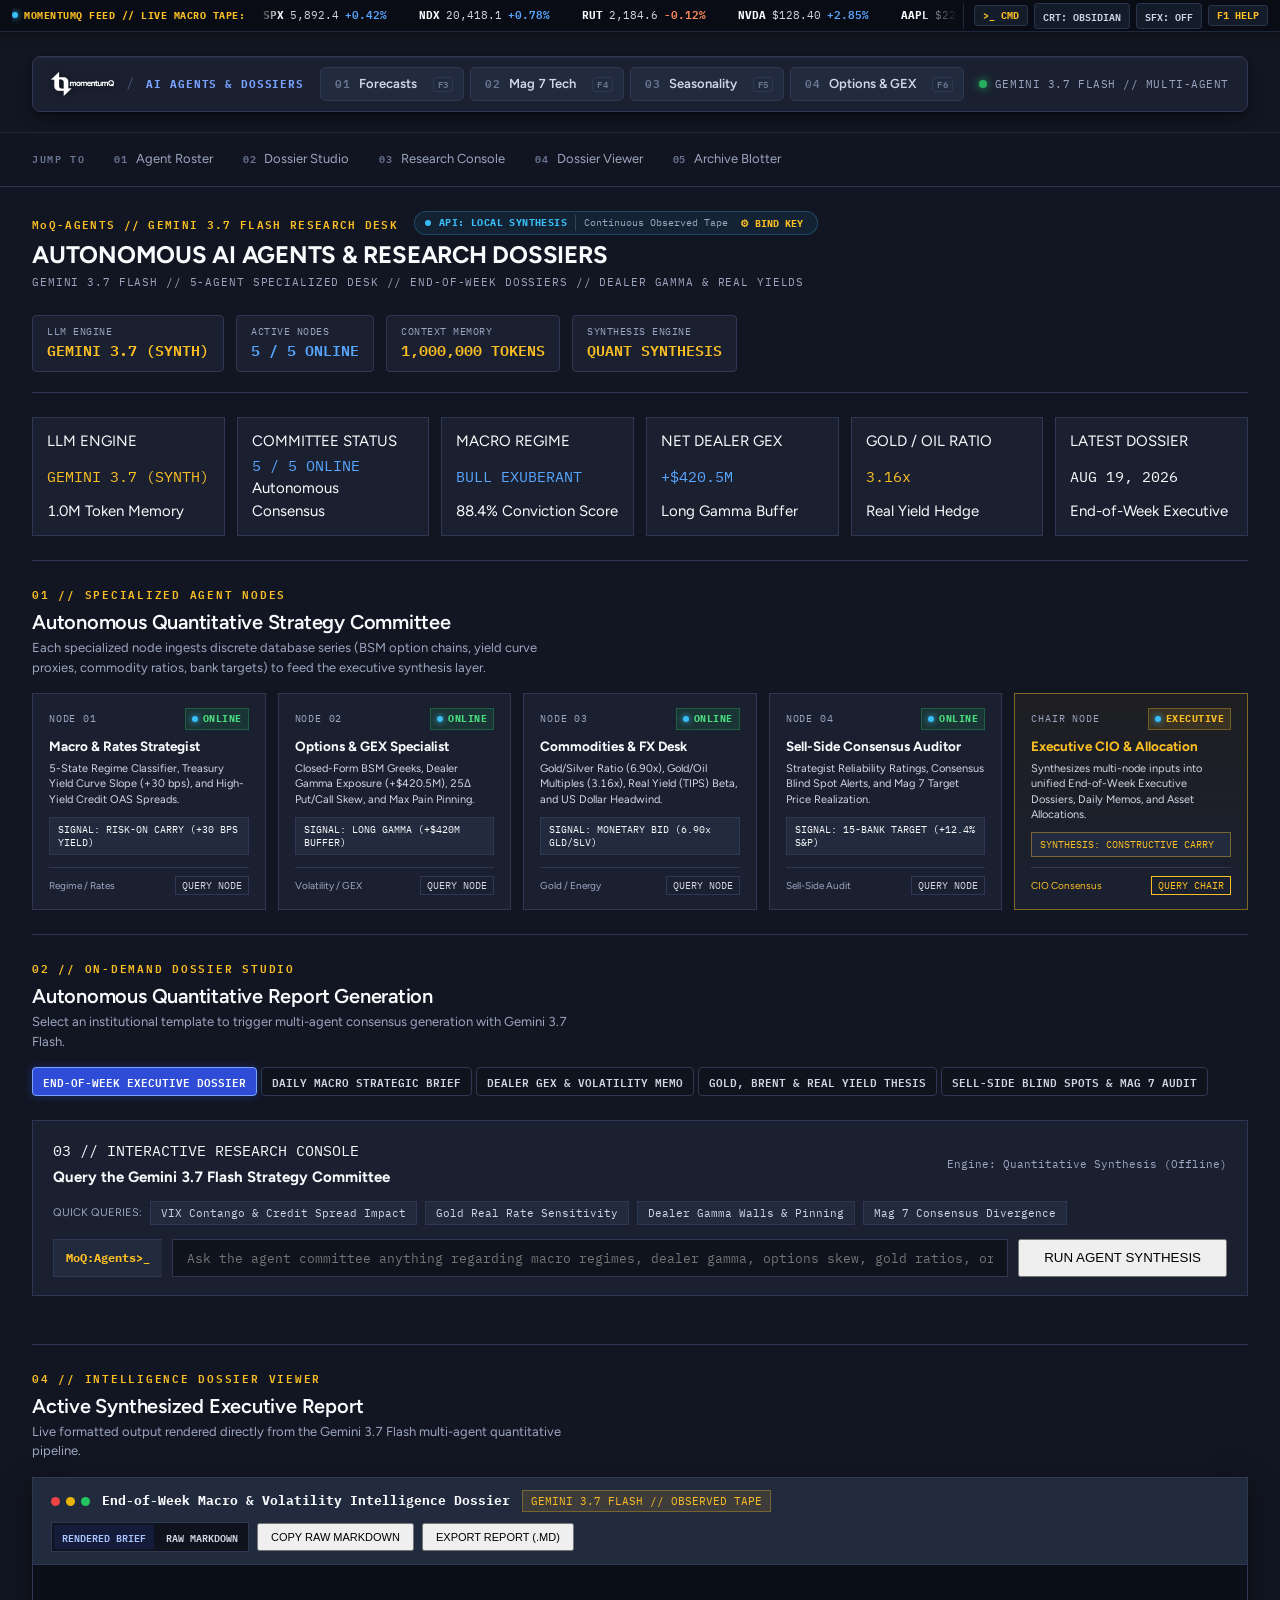
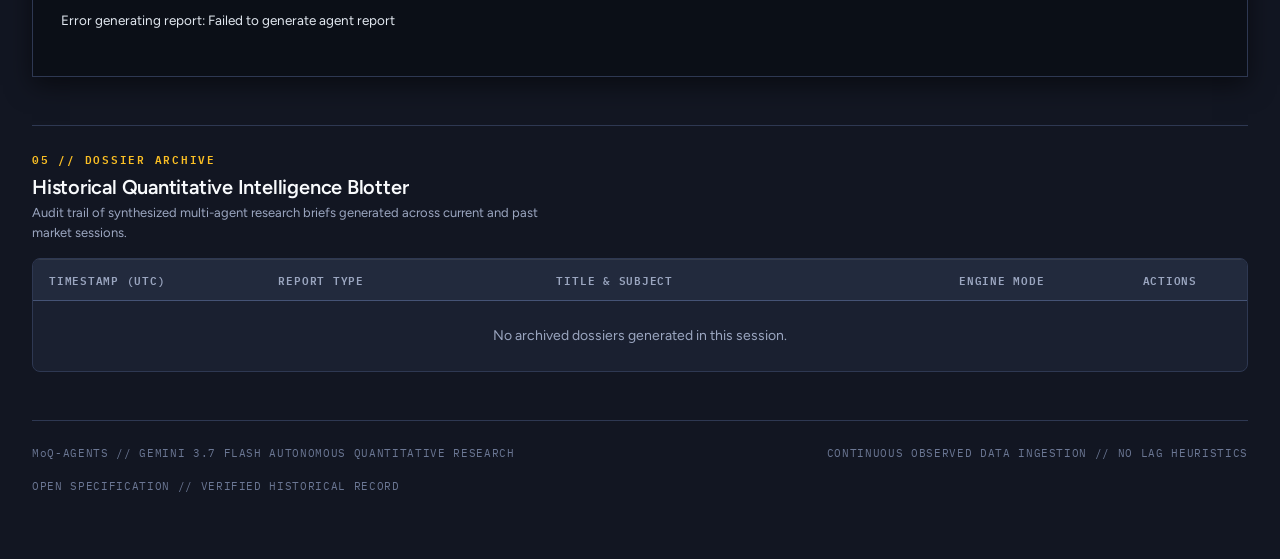
==== commit e5beb25f: "feat(crypto): add dedicated Crypto & Digital Assets Institutional Studio (Page 07) - Implement Crypt" ====
--- a/web/agents.html
+++ b/web/agents.html
@@ -22,12 +22,13 @@
         <span class="nav-brand-suite">AI AGENTS &amp; DOSSIERS</span>
       </div>
       <div class="nav-tabs-wrapper">
-        <a href="index.html" class="nav-page-btn"><span class="nav-page-num">01</span> Forecasts</a>
-        <a href="mag7.html" class="nav-page-btn"><span class="nav-page-num">02</span> Mag 7 Tech</a>
-        <a href="seasonality.html" class="nav-page-btn"><span class="nav-page-num">03</span> Seasonality</a>
-        <a href="options.html" class="nav-page-btn"><span class="nav-page-num">04</span> Options &amp; GEX</a>
-        <a href="macro.html" class="nav-page-btn"><span class="nav-page-num">05</span> Macro Regime</a>
-        <a href="agents.html" class="nav-page-btn active" aria-current="page"><span class="nav-page-num">06</span> AI Agents</a>
+        <a href="index.html" class="nav-page-btn"><span class="nav-page-num">01</span> Forecasts<kbd class="nav-page-fkey">F3</kbd></a>
+        <a href="mag7.html" class="nav-page-btn"><span class="nav-page-num">02</span> Mag 7 Tech<kbd class="nav-page-fkey">F4</kbd></a>
+        <a href="seasonality.html" class="nav-page-btn"><span class="nav-page-num">03</span> Seasonality<kbd class="nav-page-fkey">F5</kbd></a>
+        <a href="options.html" class="nav-page-btn"><span class="nav-page-num">04</span> Options &amp; GEX<kbd class="nav-page-fkey">F6</kbd></a>
+        <a href="macro.html" class="nav-page-btn"><span class="nav-page-num">05</span> Macro Regime<kbd class="nav-page-fkey">F7</kbd></a>
+        <a href="agents.html" class="nav-page-btn active" aria-current="page"><span class="nav-page-num">06</span> AI Agents<kbd class="nav-page-fkey">F8</kbd></a>
+        <a href="crypto.html" class="nav-page-btn"><span class="nav-page-num">07</span> Crypto<kbd class="nav-page-fkey">F9</kbd></a>
       </div>
       <div class="nav-status-badge">
         <span class="live-pulse"></span>
--- a/web/styles.css
+++ b/web/styles.css
@@ -39,7 +39,23 @@
   --sp-1: 0.25rem; --sp-2: 0.5rem;  --sp-3: 0.75rem; --sp-4: 1rem;
   --sp-5: 1.5rem;  --sp-6: 2rem;    --sp-7: 3rem;    --sp-8: 4rem;
 
+  /* Motion — a high-frequency tool animates state changes, never decoration. */
   --ease-out: cubic-bezier(0.16, 1, 0.3, 1);
+  --ease-std: cubic-bezier(0.23, 1, 0.32, 1);
+  --dur-1: 0.12s;   /* hover / press feedback */
+  --dur-2: 0.18s;   /* state change */
+  --dur-3: 0.24s;   /* enter / exit */
+
+  /* Chrome heights — the sticky stack reads these so nothing overlaps. */
+  --h-tape: 32px;
+  --h-rail: 41px;
+  --h-chrome: calc(var(--h-tape) + var(--h-rail));
+
+  /* Radius scale. Nested radius rule: inner = outer - gap. */
+  --r-1: 3px;   /* chips, badges, inline code */
+  --r-2: 5px;   /* buttons, inputs */
+  --r-3: 8px;   /* panels, cards */
+  --r-4: 12px;  /* modals, major containers */
 
   /* Brand Accent: MomentumQ Royal Cobalt & Light Cyan Foreground */
   --accent-primary: #2e4cd5;
@@ -80,11 +96,34 @@
   --font-sans: 'Figtree', 'IBM Plex Sans', -apple-system, BlinkMacSystemFont, 'Segoe UI', Roboto, sans-serif;
   --font-mono: 'IBM Plex Mono', ui-monospace, SFMono-Regular, Menlo, Monaco, Consolas, monospace;
 
-  /* Elevation Shadows */
-  --shadow-sm: 0 1px 3px rgba(0, 0, 0, 0.35);
-  --shadow-md: 0 4px 16px rgba(0, 0, 0, 0.45);
-  --shadow-lg: 0 12px 32px rgba(0, 0, 0, 0.6);
-  --shadow-modal: 0 24px 48px -12px rgba(0, 0, 0, 0.85), 0 0 0 1px rgba(255, 255, 255, 0.08);
+  /* Elevation — layered, one light source overhead, opacity falls as the
+     surface rises. A single flat blur is the tell of an unconsidered surface. */
+  --shadow-sm:
+    0 1px 1px rgba(0, 0, 0, 0.30),
+    0 2px 4px -1px rgba(0, 0, 0, 0.24);
+  --shadow-md:
+    0 1px 1px rgba(0, 0, 0, 0.28),
+    0 4px 8px -2px rgba(0, 0, 0, 0.32),
+    0 12px 20px -8px rgba(0, 0, 0, 0.36);
+  --shadow-lg:
+    0 1px 1px rgba(0, 0, 0, 0.30),
+    0 8px 16px -4px rgba(0, 0, 0, 0.38),
+    0 24px 40px -12px rgba(0, 0, 0, 0.46);
+  --shadow-modal:
+    0 0 0 1px rgba(255, 255, 255, 0.07),
+    0 2px 4px rgba(0, 0, 0, 0.34),
+    0 16px 32px -8px rgba(0, 0, 0, 0.52),
+    0 40px 72px -24px rgba(0, 0, 0, 0.68);
+
+  /* The 1px top highlight that makes a raised surface catch the light. */
+  --edge-top: inset 0 1px 0 rgba(255, 255, 255, 0.055);
+
+  /* Interactive accent. Blue is the only colour that means "act here";
+     gold is editorial marking, cyan is live-system status. Keeping those
+     roles separate is what stops the palette reading as accent soup. */
+  --select-bg: rgba(46, 76, 213, 0.16);
+  --select-border: rgba(122, 162, 255, 0.45);
+  --select-fg: #a9c4ff;
 }
 
 @media (prefers-reduced-motion: reduce) {
@@ -97,6 +136,10 @@
 }
 
 html { scroll-behavior: smooth; }
+
+/* Anchor targets land below the sticky tape + rail, never under them. */
+:where(section, [id]):target,
+section[id] { scroll-margin-top: calc(var(--h-chrome) + var(--sp-4)); }
 
 ::selection {
   background: var(--accent-gold-bg);
@@ -457,9 +500,9 @@
 }
 
 .preset-btn.active {
-  background: var(--bg-surface-elevated);
-  border-color: var(--accent-gold);
-  color: var(--accent-gold);
+  background: var(--select-bg);
+  border-color: var(--select-border);
+  color: var(--select-fg);
 }
 
 .timeline-pan-nav {
@@ -696,19 +739,35 @@
 }
 
 .tab-btn.active {
-  background: var(--bg-surface-elevated);
-  border-color: var(--accent-gold);
-  color: var(--accent-gold);
-}
-
+  background: var(--select-bg);
+  border-color: var(--select-border);
+  color: var(--select-fg);
+}
+
+/* A capped height here put a second vertical scrollbar inside the page and
+   swallowed the wheel whenever the pointer was over a table — the page simply
+   stopped scrolling. Tables paginate ("show 25 more") instead, so they grow to
+   content height and only ever scroll sideways.
+   The right-edge mask is the affordance for that sideways scroll: without it a
+   clipped final column looks like a column that was never rendered. */
 .table-responsive {
   width: 100%;
-  overflow: auto;
-  max-height: 42rem;
-  border: 1px solid var(--border-subtle);
-  border-radius: 6px;
+  overflow-x: auto;
+  overflow-y: visible;
+  max-height: none;
+  border: 1px solid var(--border-subtle);
+  border-radius: var(--r-3);
   background: var(--bg-surface);
   scrollbar-color: var(--border-strong) transparent;
+  -webkit-mask-image: linear-gradient(to right, #000 calc(100% - 40px), transparent 100%);
+  mask-image: linear-gradient(to right, #000 calc(100% - 40px), transparent 100%);
+}
+
+/* Once scrolled to the end there is nothing left to hint at, so drop the mask. */
+.table-responsive.is-scroll-end,
+.table-responsive.is-not-overflowing {
+  -webkit-mask-image: none;
+  mask-image: none;
 }
 
 .table-responsive::-webkit-scrollbar { width: 10px; height: 10px; }
@@ -718,6 +777,7 @@
   border-radius: 5px;
   border: 2px solid var(--bg-surface);
 }
+.table-responsive::-webkit-scrollbar-thumb:hover { background: var(--text-dim); }
 
 .table-responsive.is-auto-height { max-height: none; }
 
@@ -1356,6 +1416,26 @@
   gap: 8px;
 }
 
+/* Inline math set in the mono face so symbols keep the data voice, with a
+   drawn radical bar rather than a bare surd glyph. */
+.math {
+  font-family: var(--font-mono);
+  font-style: normal;
+  white-space: nowrap;
+  color: var(--text-secondary);
+}
+
+.math sup, .math sub {
+  font-size: 0.72em;
+  line-height: 0;
+}
+
+.math .radicand {
+  border-top: 1px solid currentColor;
+  padding: 0 0.15em 0 0.1em;
+  margin-left: -0.08em;
+}
+
 /* ==========================================================================
    Modal / Detail Drawer & Glassmorphism
    ========================================================================== */
@@ -1602,29 +1682,7 @@
   content: '▼';
 }
 
-.table-responsive {
-  position: relative;
-  overflow-x: auto;
-  scrollbar-width: thin;
-  scrollbar-color: var(--border-strong) var(--bg-canvas);
-}
-
-.table-responsive::-webkit-scrollbar {
-  height: 6px;
-}
-
-.table-responsive::-webkit-scrollbar-track {
-  background: var(--bg-canvas);
-}
-
-.table-responsive::-webkit-scrollbar-thumb {
-  background: var(--border-strong);
-  border-radius: 3px;
-}
-
-.table-responsive::-webkit-scrollbar-thumb:hover {
-  background: var(--text-dim);
-}
+/* (Duplicate .table-responsive block folded into the canonical one above.) */
 
 /* Search input with clear button */
 .search-clear-btn {
@@ -1826,7 +1884,7 @@
 .search-input-wrapper input:focus {
   outline: none;
   border-color: var(--accent-gold);
-  box-shadow: 0 0 0 2px rgba(212, 175, 55, 0.15);
+  box-shadow: 0 0 0 2px rgba(251, 191, 36, 0.15);
   width: 320px;
 }
 
@@ -1863,9 +1921,11 @@
 }
 
 .pill-btn.active {
-  background: var(--accent-gold-bg);
-  color: var(--accent-gold);
-  border: 1px solid rgba(212, 175, 55, 0.3);
+  background: var(--select-bg);
+  border-color: var(--select-border);
+  color: var(--select-fg);
+  border-width: 1px;
+  border-style: solid;
 }
 
 /* Floating Back to Top Button */
@@ -1952,9 +2012,9 @@
   padding: 10px 18px;
   background: var(--bg-surface);
   border: 1px solid var(--border-subtle);
-  border-radius: 6px;
+  border-radius: var(--r-3);
   margin-bottom: 20px;
-  box-shadow: 0 4px 20px rgba(0, 0, 0, 0.25);
+  box-shadow: var(--shadow-md), var(--edge-top);
   gap: var(--sp-4);
 }
 
@@ -1963,6 +2023,7 @@
   align-items: center;
   gap: 12px;
   text-decoration: none;
+  flex-shrink: 0;
 }
 
 .nav-brand-logo {
@@ -1984,19 +2045,33 @@
   font-weight: 700;
   letter-spacing: 0.08em;
   color: var(--accent-fg);
+  white-space: nowrap;
 }
 
 .nav-tabs-wrapper {
   display: flex;
-  gap: 8px;
-  align-items: center;
+  gap: 6px;
+  align-items: center;
+  min-width: 0;
+  overflow-x: auto;
+  scrollbar-width: none;
+  padding: 2px;
+  margin: -2px;
+}
+.nav-tabs-wrapper::-webkit-scrollbar { display: none; }
+
+/* Below this the brand + badge + six tabs stop fitting on one line, so the
+   bar becomes two rows with the tab strip scrolling under them. */
+@media (max-width: 1080px) {
+  .app-global-nav { flex-wrap: wrap; }
+  .nav-tabs-wrapper { order: 3; width: 100%; }
 }
 
 .nav-page-btn {
   display: inline-flex;
   align-items: baseline;
   gap: var(--sp-2);
-  padding: 6px 14px;
+  padding: 6px 10px 6px 14px;
   font-family: var(--font-sans);
   font-size: var(--fs-meta);
   font-weight: 600;
@@ -2005,22 +2080,58 @@
   color: var(--text-secondary);
   background: var(--bg-surface-elevated);
   border: 1px solid var(--border-subtle);
-  border-radius: 4px;
+  border-radius: var(--r-2);
   text-decoration: none;
-  transition: all 0.16s var(--ease-out);
+  transition:
+    color var(--dur-2) var(--ease-out),
+    background-color var(--dur-2) var(--ease-out),
+    border-color var(--dur-2) var(--ease-out);
 }
 
 .nav-page-btn:hover {
   color: var(--text-primary);
   border-color: var(--border-strong);
   background: var(--bg-surface-hover);
+}
+
+.nav-page-btn:hover .nav-page-fkey {
+  color: var(--text-muted);
+  border-color: var(--border-strong);
 }
 
 .nav-page-btn.active {
   color: #ffffff;
   background: var(--accent-primary);
   border-color: var(--accent-fg);
-  box-shadow: 0 0 12px rgba(46, 76, 213, 0.4);
+  box-shadow: var(--shadow-sm), var(--edge-top);
+}
+
+/* The key that reaches this page, shown on the thing it reaches. The old
+   function-key ribbon repeated all six of these as a separate row. */
+.nav-page-fkey {
+  font-family: var(--font-mono);
+  font-size: 0.5625rem;
+  font-weight: 600;
+  line-height: 1;
+  letter-spacing: 0.04em;
+  color: var(--text-dim);
+  background: transparent;
+  border: 1px solid var(--border-subtle);
+  border-radius: var(--r-1);
+  padding: 2px 4px;
+  margin-left: var(--sp-2);
+  align-self: center;
+  transition: color var(--dur-2) var(--ease-out), border-color var(--dur-2) var(--ease-out);
+}
+
+.nav-page-btn.active .nav-page-fkey {
+  color: rgba(255, 255, 255, 0.72);
+  border-color: rgba(255, 255, 255, 0.28);
+}
+
+/* Pointer users never press F7; the hint is for keyboard users only. */
+@media (hover: none), (max-width: 1180px) {
+  .nav-page-fkey { display: none; }
 }
 
 .nav-page-btn.active .nav-page-num {
@@ -2048,6 +2159,8 @@
   font-size: 11px;
   color: var(--text-muted);
   letter-spacing: 0.05em;
+  white-space: nowrap;
+  flex-shrink: 0;
 }
 
 .live-pulse {
@@ -2164,9 +2277,9 @@
 }
 
 .tag-neutral {
-  background: rgba(196, 181, 106, 0.25);
+  background: rgba(251, 191, 36, 0.25);
   color: var(--accent-gold);
-  border: 1px solid rgba(196, 181, 106, 0.5);
+  border: 1px solid rgba(251, 191, 36, 0.5);
 }
 
 .preview-headline {
@@ -2238,9 +2351,9 @@
 }
 
 .stock-pill-btn.active {
-  background: var(--accent-gold-bg);
-  border-color: var(--accent-gold);
-  color: var(--accent-gold);
+  background: var(--select-bg);
+  border-color: var(--select-border);
+  color: var(--select-fg);
 }
 
 .chart-sub-header {
@@ -2895,7 +3008,7 @@
 
 .stock-call-timeline-item:hover {
   border-color: var(--accent-gold);
-  background: rgba(196, 181, 106, 0.04);
+  background: rgba(251, 191, 36, 0.04);
   transform: translateX(2px);
 }
 
@@ -3134,8 +3247,8 @@
 }
 
 .journey-step-box.happened {
-  border-color: rgba(196, 181, 106, 0.4);
-  background: rgba(196, 181, 106, 0.03);
+  border-color: rgba(251, 191, 36, 0.4);
+  background: rgba(251, 191, 36, 0.03);
 }
 
 .j-step-num {
@@ -3378,9 +3491,9 @@
 }
 
 .switch-pill.pill-active {
-  background: rgba(196, 181, 106, 0.12);
+  background: rgba(251, 191, 36, 0.12);
   color: var(--accent-gold);
-  border: 1px solid rgba(196, 181, 106, 0.3);
+  border: 1px solid rgba(251, 191, 36, 0.3);
 }
 
 .switch-desc {
@@ -3519,7 +3632,7 @@
 /* --------------------------------------------------------- section rail --- */
 .section-rail {
   position: sticky;
-  top: 0;
+  top: var(--h-tape);
   z-index: 40;
   display: flex;
   align-items: center;
@@ -3796,14 +3909,13 @@
 }
 
 .season-pill-btn.active {
-  background: var(--bg-surface-elevated);
-  border-color: var(--accent-gold);
-  color: var(--accent-gold);
-  box-shadow: 0 0 8px rgba(196, 181, 106, 0.2);
+  background: var(--select-bg);
+  border-color: var(--select-border);
+  color: var(--select-fg);
 }
 
 .season-pill-gold {
-  border-color: rgba(196, 181, 106, 0.4);
+  border-color: rgba(251, 191, 36, 0.4);
   color: var(--accent-gold);
 }
 
@@ -4128,11 +4240,7 @@
 
 .season-pill-btn:hover { color: var(--text-primary); border-color: var(--border-strong); }
 
-.season-pill-btn.active {
-  color: var(--accent-gold);
-  background: var(--accent-gold-bg);
-  border-color: var(--accent-gold-border);
-}
+/* (Duplicate .season-pill-btn.active removed; the canonical rule is above.) */
 
 /* Composite-cycle phase cards */
 .cycle-phases-grid {
@@ -5008,6 +5116,10 @@
   user-select: none;
   gap: 20px;
   flex: 1;
+  /* A hard clip cuts symbols mid-word against the tool cluster; fading the
+     tail reads as "the tape continues" instead of "the layout broke". */
+  -webkit-mask-image: linear-gradient(to right, transparent 0, #000 24px, #000 calc(100% - 40px), transparent 100%);
+  mask-image: linear-gradient(to right, transparent 0, #000 24px, #000 calc(100% - 40px), transparent 100%);
 }
 
 .tape-content {
@@ -5065,6 +5177,10 @@
   flex-shrink: 0;
   border-left: 1px solid #1f293d;
   padding-left: 10px;
+  margin-left: 4px;
+  background: #090c14;
+  position: relative;
+  z-index: 1;
 }
 
 .term-tool-btn {
@@ -5100,66 +5216,9 @@
   font-weight: 700;
 }
 
-/* 2. Terminal Function Keys Bar */
-.terminal-func-bar {
-  display: flex;
-  align-items: center;
-  gap: 4px;
-  padding: 4px 12px;
-  background: #0f131d;
-  border-bottom: 1px solid #1c2436;
-  overflow-x: auto;
-  scrollbar-width: none;
-}
-
-.terminal-func-bar::-webkit-scrollbar {
-  display: none;
-}
-
-.func-key {
-  background: #182030;
-  border: 1px solid #26324a;
-  border-radius: 3px;
-  padding: 4px 10px;
-  display: flex;
-  align-items: center;
-  gap: 6px;
-  cursor: pointer;
-  transition: all 0.12s ease;
-  white-space: nowrap;
-  font-family: var(--font-mono);
-}
-
-.func-key:hover {
-  background: #232e44;
-  border-color: var(--accent-gold);
-  transform: translateY(-1px);
-}
-
-.func-key .f-num {
-  font-size: 9.5px;
-  font-weight: 700;
-  color: var(--accent-gold);
-  background: rgba(251, 191, 36, 0.12);
-  padding: 1px 4px;
-  border-radius: 2px;
-}
-
-.func-key .f-label {
-  font-size: 10px;
-  font-weight: 600;
-  color: var(--text-primary);
-}
-
-.func-key.highlight-cmd {
-  border-color: rgba(56, 189, 248, 0.4);
-  background: rgba(56, 189, 248, 0.08);
-}
-
-.func-key.highlight-cmd .f-num {
-  color: #38bdf8;
-  background: rgba(56, 189, 248, 0.18);
-}
+/* (2. The function-key ribbon was removed: every key it showed already
+   existed in the tape tools or the global nav. The keys stay bound, and each
+   nav tab now carries its own .nav-page-fkey hint.) */
 
 /* 3. Terminal Command Omnibar Modal (Cmd+K / F2) */
 .terminal-cmd-backdrop {
@@ -5729,10 +5788,6 @@
   border-color: #3d290c;
 }
 
-body.theme-amber .terminal-func-bar {
-  background: #0f0902;
-  border-color: #3d290c;
-}
 
 body.theme-amber .blotter-table th {
   background: #160e04;
@@ -5784,10 +5839,6 @@
   border-color: #14401e;
 }
 
-body.theme-green .terminal-func-bar {
-  background: #031207;
-  border-color: #14401e;
-}
 
 body.theme-green .blotter-table th {
   background: #061e0d;
@@ -6077,6 +6128,80 @@
   flex-direction: column;
   padding-bottom: 8px;
   border-bottom: 1px dashed rgba(255, 255, 255, 0.04);
+}
+
+.fg-cat-head {
+  display: flex;
+  justify-content: space-between;
+  align-items: baseline;
+  gap: var(--sp-3);
+  margin-bottom: var(--sp-1);
+}
+
+.fg-cat-name {
+  font-size: var(--fs-meta);
+  font-weight: 600;
+  color: var(--text-primary);
+}
+
+.fg-cat-weight {
+  font-size: var(--fs-label);
+  color: var(--text-dim);
+  font-weight: 500;
+}
+
+/* A factor the chain could not measure must not read as a confident zero. */
+.fg-cat-flag {
+  font-size: 0.5625rem;
+  font-weight: 600;
+  letter-spacing: 0.08em;
+  color: var(--stance-neutral);
+  border: 1px solid var(--stance-neutral-border);
+  background: var(--stance-neutral-bg);
+  border-radius: var(--r-1);
+  padding: 1px 4px;
+  margin-left: var(--sp-2);
+}
+
+.fg-category-row.is-degraded .fg-cat-track,
+.fg-category-row.is-degraded .fg-cat-desc { opacity: 0.55; }
+
+.fg-cat-score {
+  font-weight: 700;
+  font-size: var(--fs-meta);
+  white-space: nowrap;
+}
+
+.fg-cat-denom {
+  color: var(--text-dim);
+  font-weight: 500;
+}
+
+.fg-cat-track {
+  height: 6px;
+  background: rgba(255, 255, 255, 0.05);
+  border-radius: 3px;
+  overflow: hidden;
+  margin-bottom: var(--sp-1);
+  box-shadow: inset 0 1px 2px rgba(0, 0, 0, 0.32);
+}
+
+.fg-cat-fill {
+  height: 100%;
+  border-radius: 3px;
+  transition: width var(--dur-3) var(--ease-out);
+}
+
+.fg-cat-desc {
+  font-size: var(--fs-label);
+  line-height: 1.5;
+  color: var(--text-muted);
+}
+
+.fg-empty {
+  font-size: var(--fs-meta);
+  color: var(--text-muted);
+  padding: var(--sp-5) 0;
 }
 
 .vix-cards-grid {
@@ -6534,8 +6659,8 @@
 }
 
 .agent-view-tab-btn.active {
-  background: var(--bg-surface-elevated);
-  color: var(--accent-gold);
+  background: var(--select-bg);
+  color: var(--select-fg);
 }
 
 .agent-viewer-body {
@@ -6618,33 +6743,193 @@
   margin: 20px 0;
 }
 
-@media (max-width: 1200px) {
-  .agent-stats-strip {
-    grid-template-columns: repeat(3, 1fr);
+/* ==========================================================================
+   9. SEC Form 4 Insider Radar & 13F Smart Money Styles
+   ========================================================================== */
+
+.cluster-alerts-container {
+  display: grid;
+  grid-template-columns: repeat(2, 1fr);
+  gap: var(--sp-3);
+}
+
+.cluster-alert-card {
+  background: linear-gradient(180deg, rgba(251, 191, 36, 0.08) 0%, var(--bg-surface) 100%);
+  border: 1px solid rgba(251, 191, 36, 0.4);
+  border-radius: var(--radius-sm);
+  padding: 14px 16px;
+  display: flex;
+  flex-direction: column;
+  justify-content: space-between;
+  box-shadow: 0 4px 14px rgba(251, 191, 36, 0.1);
+  transition: transform var(--transition-fast), border-color var(--transition-fast);
+}
+
+.cluster-alert-card:hover {
+  transform: translateY(-2px);
+  border-color: var(--accent-gold);
+}
+
+.cluster-alert-top {
+  display: flex;
+  justify-content: space-between;
+  align-items: center;
+  margin-bottom: 8px;
+}
+
+.cluster-tag-badge {
+  font-family: var(--font-mono);
+  font-size: 10px;
+  font-weight: 700;
+  letter-spacing: 0.06em;
+  padding: 2px 8px;
+  border-radius: var(--radius-pill);
+  background: rgba(251, 191, 36, 0.15);
+  color: var(--accent-gold);
+  border: 1px solid rgba(251, 191, 36, 0.35);
+}
+
+.cluster-alert-title {
+  font-size: 14px;
+  font-weight: 700;
+  color: var(--text-primary);
+  margin: 0 0 6px 0;
+}
+
+.cluster-alert-desc {
+  font-size: 11px;
+  color: var(--text-secondary);
+  line-height: 1.45;
+  margin: 0 0 10px 0;
+}
+
+.cluster-alert-bottom {
+  display: flex;
+  justify-content: space-between;
+  align-items: center;
+  border-top: 1px solid var(--border-subtle);
+  padding-top: 8px;
+  font-family: var(--font-mono);
+  font-size: 11px;
+}
+
+/* 13F Whale Cards */
+.whale-cards-grid {
+  display: grid;
+  grid-template-columns: repeat(3, 1fr);
+  gap: var(--sp-3);
+}
+
+.whale-card {
+  background: var(--bg-surface);
+  border: 1px solid var(--border-subtle);
+  border-radius: var(--radius-sm);
+  padding: 14px 16px;
+  display: flex;
+  flex-direction: column;
+  justify-content: space-between;
+  transition: transform var(--transition-fast), border-color var(--transition-fast);
+}
+
+.whale-card:hover {
+  transform: translateY(-2px);
+  border-color: var(--border-strong);
+}
+
+.whale-card-header {
+  display: flex;
+  justify-content: space-between;
+  align-items: flex-start;
+  margin-bottom: 10px;
+}
+
+.whale-fund-name {
+  font-size: 13.5px;
+  font-weight: 700;
+  color: var(--text-primary);
+  line-height: 1.25;
+}
+
+.whale-manager-sub {
+  font-size: 10.5px;
+  color: var(--text-muted);
+  font-family: var(--font-mono);
+}
+
+.whale-aum-badge {
+  font-family: var(--font-mono);
+  font-size: 10.5px;
+  font-weight: 700;
+  color: var(--accent-gold);
+  background: rgba(251, 191, 36, 0.1);
+  padding: 2px 6px;
+  border-radius: var(--radius-xs);
+  border: 1px solid rgba(251, 191, 36, 0.25);
+  white-space: nowrap;
+}
+
+.whale-holdings-list {
+  display: flex;
+  flex-direction: column;
+  gap: 6px;
+  margin-top: 6px;
+}
+
+.whale-holding-row {
+  display: flex;
+  justify-content: space-between;
+  align-items: center;
+  font-family: var(--font-mono);
+  font-size: 11px;
+  background: var(--bg-surface-elevated);
+  padding: 5px 8px;
+  border-radius: var(--radius-xs);
+  border: 1px solid var(--border-subtle);
+}
+
+.conviction-badge {
+  display: inline-flex;
+  align-items: center;
+  gap: 4px;
+  font-family: var(--font-mono);
+  font-size: 9.5px;
+  font-weight: 700;
+  letter-spacing: 0.04em;
+  padding: 2px 7px;
+  border-radius: var(--radius-pill);
+}
+
+.conviction-badge.high-buy {
+  background: rgba(34, 197, 94, 0.15);
+  color: #4ade80;
+  border: 1px solid rgba(34, 197, 94, 0.35);
+}
+
+.conviction-badge.cluster-buy {
+  background: rgba(251, 191, 36, 0.15);
+  color: var(--accent-gold);
+  border: 1px solid rgba(251, 191, 36, 0.35);
+}
+
+.conviction-badge.routine-sale {
+  background: rgba(148, 163, 184, 0.1);
+  color: var(--text-secondary);
+  border: 1px solid rgba(148, 163, 184, 0.2);
+}
+
+@media (max-width: 1024px) {
+  .cluster-alerts-container {
+    grid-template-columns: 1fr;
   }
-  .agent-nodes-grid {
-    grid-template-columns: repeat(3, 1fr);
-  }
-}
-
-@media (max-width: 768px) {
-  .agent-stats-strip {
+  .whale-cards-grid {
     grid-template-columns: repeat(2, 1fr);
   }
-  .agent-nodes-grid {
+}
+
+@media (max-width: 640px) {
+  .whale-cards-grid {
     grid-template-columns: 1fr;
   }
-  .agent-input-wrap {
-    flex-direction: column;
-  }
-  .agent-prompt-prefix {
-    border-right: 1px solid var(--border-subtle);
-    border-radius: var(--radius-sm) var(--radius-sm) 0 0;
-    padding: 6px 12px;
-  }
-  .agent-prompt-input {
-    border-radius: 0 0 var(--radius-sm) var(--radius-sm);
-  }
-}
-
-
+}
+
+
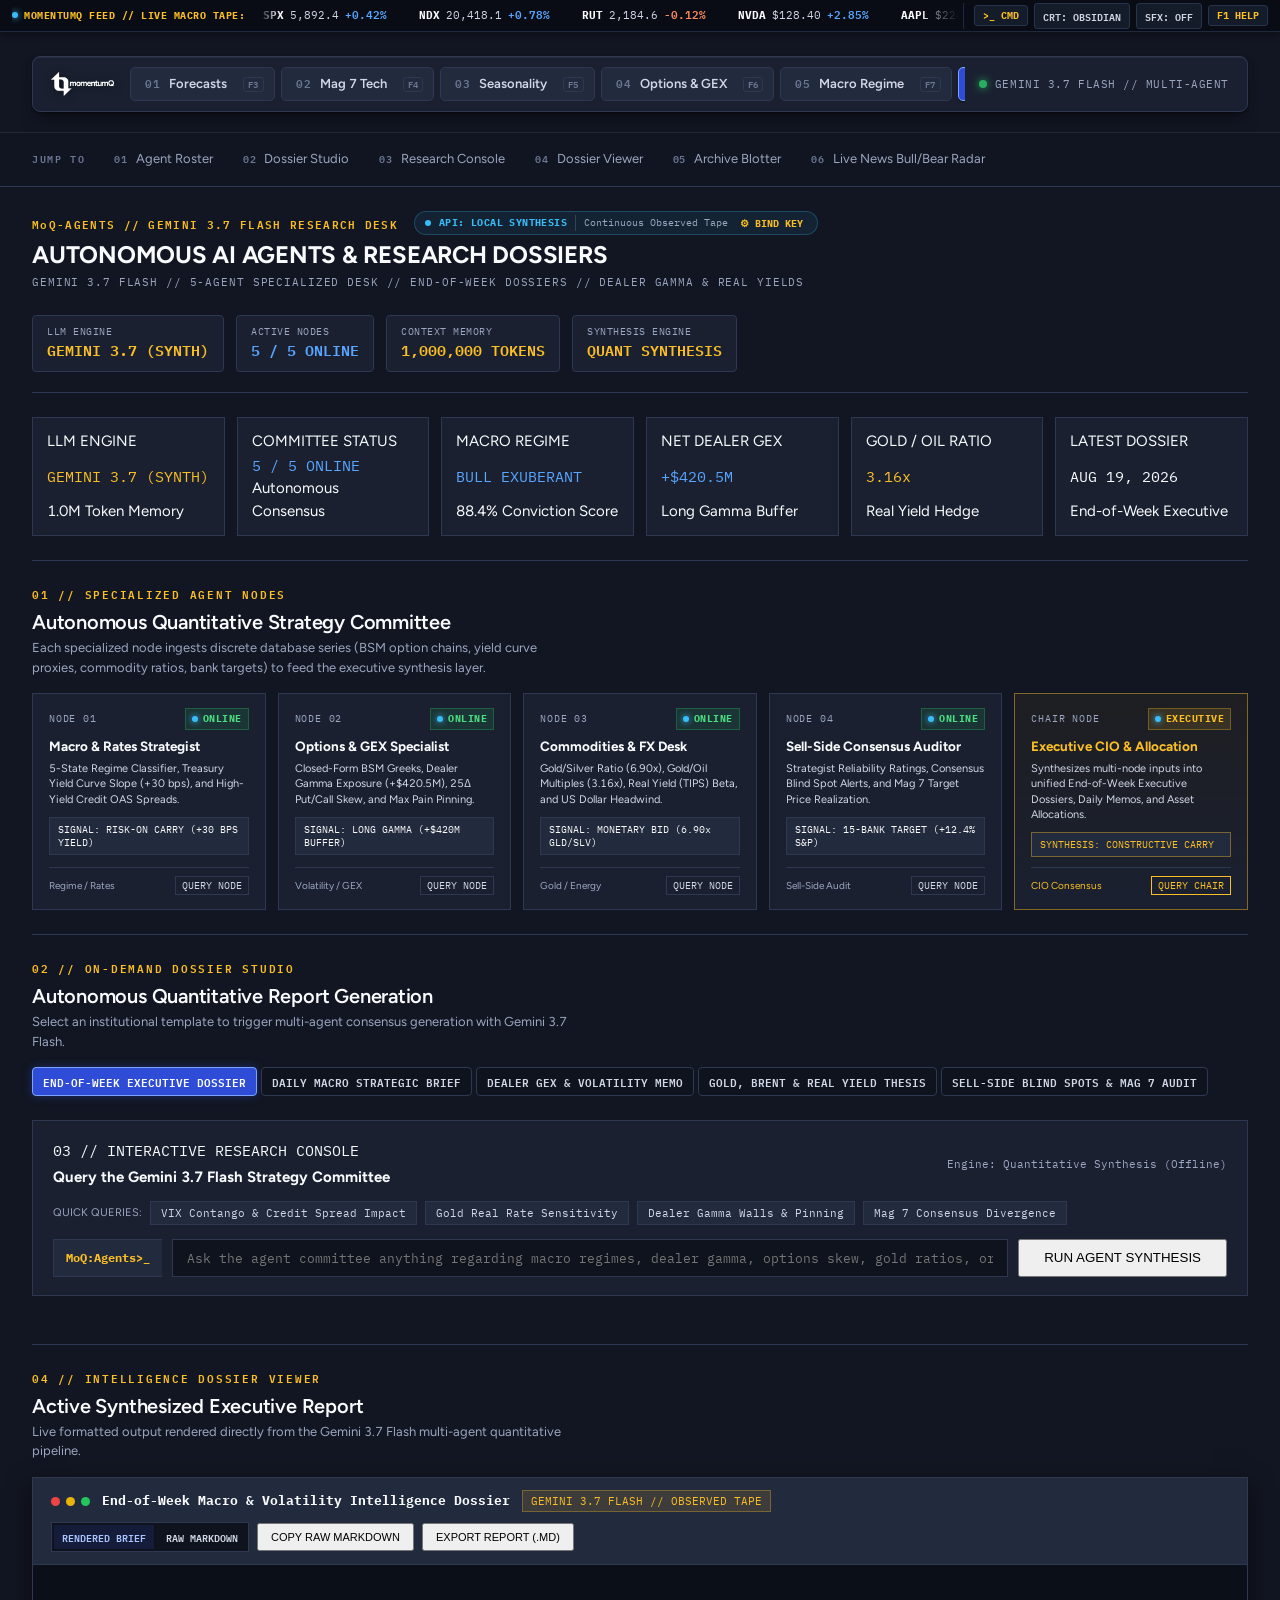
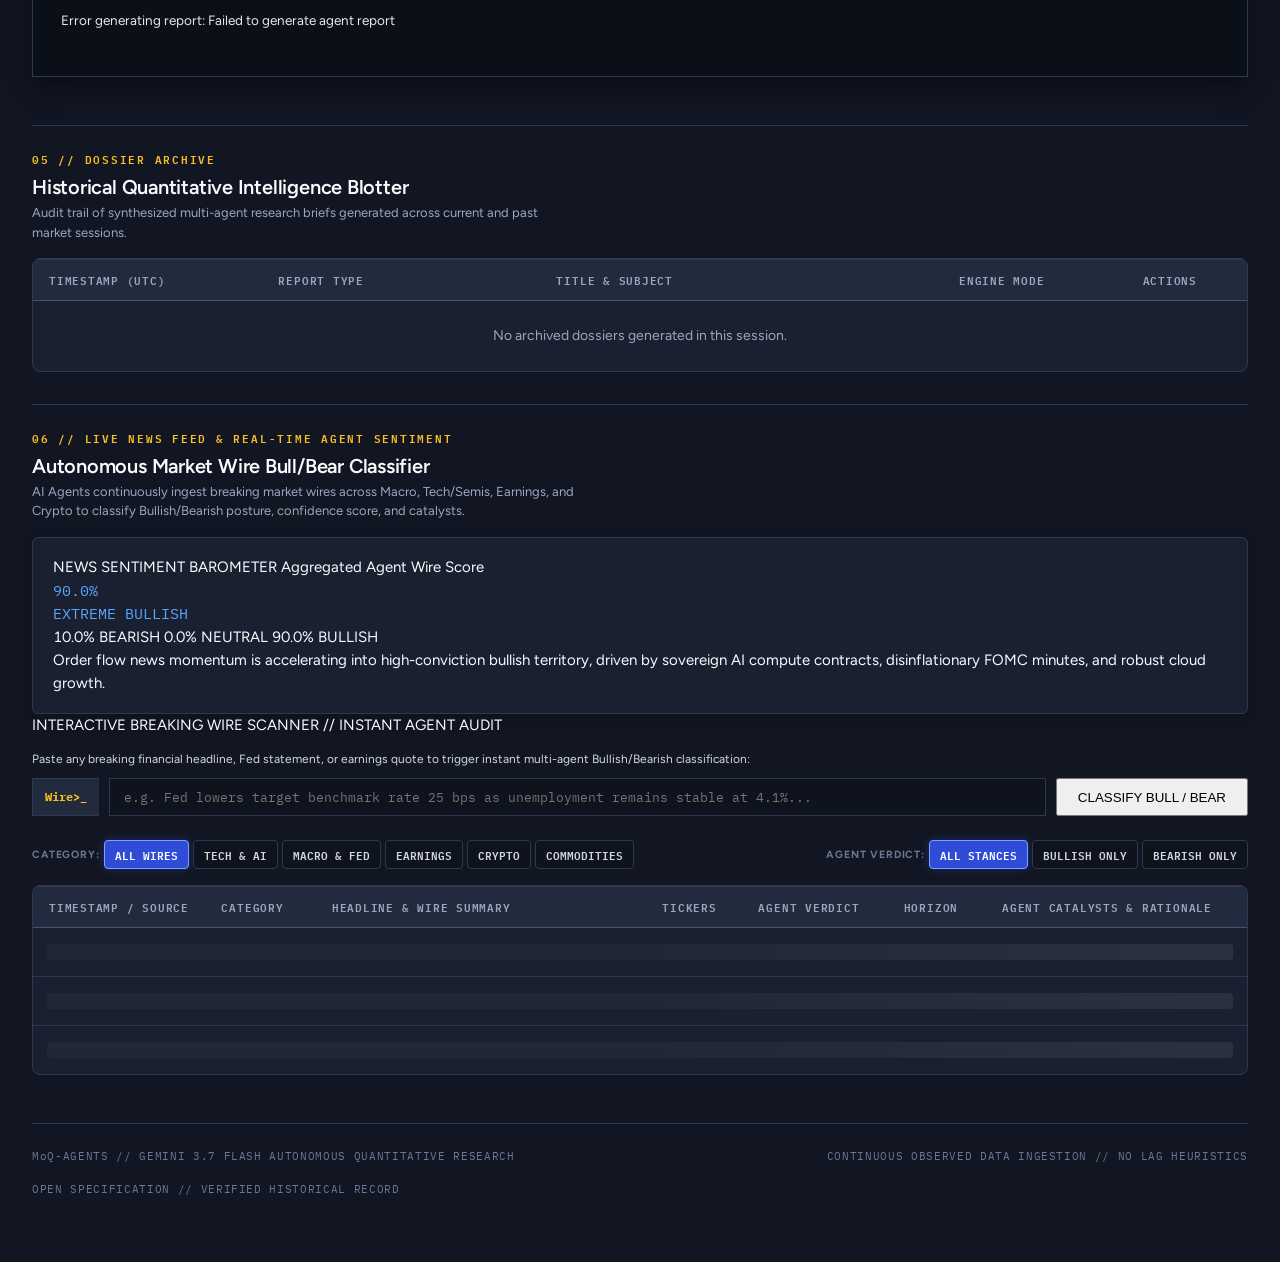
==== commit a825c0d4: "feat(agents): add live news feed and autonomous bullish/bearish agent classifier - Implement Live Ne" ====
--- a/web/agents.html
+++ b/web/agents.html
@@ -18,8 +18,6 @@
         <a href="index.html" class="nav-brand-link" style="display:flex; align-items:center; text-decoration:none;">
           <img src="images/logo.png" alt="MomentumQ" class="nav-brand-logo" height="24">
         </a>
-        <span class="nav-brand-divider">/</span>
-        <span class="nav-brand-suite">AI AGENTS &amp; DOSSIERS</span>
       </div>
       <div class="nav-tabs-wrapper">
         <a href="index.html" class="nav-page-btn"><span class="nav-page-num">01</span> Forecasts<kbd class="nav-page-fkey">F3</kbd></a>
@@ -45,6 +43,7 @@
         <a class="rail-link" href="#secAgentConsole"><span class="rail-num">03</span> Research Console</a>
         <a class="rail-link" href="#secReportViewer"><span class="rail-num">04</span> Dossier Viewer</a>
         <a class="rail-link" href="#secReportsArchive"><span class="rail-num">05</span> Archive Blotter</a>
+        <a class="rail-link" href="#secNewsSentiment"><span class="rail-num">06</span> Live News Bull/Bear Radar</a>
       </div>
     </nav>
 
@@ -333,6 +332,106 @@
       </div>
     </section>
 
+    <!-- Section 06: Live News Feed & AI Bullish/Bearish Sentiment Radar -->
+    <section class="section-news-sentiment" id="secNewsSentiment" style="margin-bottom: var(--sp-6);">
+      <div class="section-title-row">
+        <div class="section-heading">
+          <span class="section-kicker">06 // LIVE NEWS FEED &amp; REAL-TIME AGENT SENTIMENT</span>
+          <h2>Autonomous Market Wire Bull/Bear Classifier</h2>
+          <span class="section-meta">AI Agents continuously ingest breaking market wires across Macro, Tech/Semis, Earnings, and Crypto to classify Bullish/Bearish posture, confidence score, and catalysts.</span>
+        </div>
+      </div>
+
+      <!-- Sentiment Barometer HUD -->
+      <div class="fg-layout-grid" style="margin-bottom: var(--sp-5);">
+        <!-- Barometer Summary Card -->
+        <div class="fg-gauge-card">
+          <div class="fg-gauge-header">
+            <span class="gauge-kicker">NEWS SENTIMENT BAROMETER</span>
+            <span class="gauge-sub">Aggregated Agent Wire Score</span>
+          </div>
+          <div class="fg-hero-score-wrap">
+            <div class="fg-hero-score font-mono color-bull" id="newsBullPct">90.0%</div>
+            <div class="fg-hero-label font-mono color-bull" id="newsNetStance">EXTREME BULLISH</div>
+          </div>
+          <div class="fg-dial-wrap">
+            <div class="fg-dial-scale">
+              <span id="newsBearPctLabel">10.0% BEARISH</span>
+              <span id="newsNeutralPctLabel">0.0% NEUTRAL</span>
+              <span id="newsBullPctLabel">90.0% BULLISH</span>
+            </div>
+            <div class="fg-dial-track">
+              <div class="fg-dial-bar" id="newsBarometerBar" style="width: 90.0%; background: #34d399;"></div>
+            </div>
+          </div>
+          <p class="fg-hero-narrative" id="newsBarometerNarrative">
+            Order flow news momentum is accelerating into high-conviction bullish territory, driven by sovereign AI compute contracts, disinflationary FOMC minutes, and robust cloud growth.
+          </p>
+        </div>
+
+        <!-- Interactive Custom Breaking News Analyzer -->
+        <div class="fg-categories-panel">
+          <div class="card-header-row" style="margin-bottom: var(--sp-3);">
+            <span class="card-kicker">INTERACTIVE BREAKING WIRE SCANNER // INSTANT AGENT AUDIT</span>
+          </div>
+          <p style="font-size:12px; color:var(--text-secondary); margin-bottom:10px;">
+            Paste any breaking financial headline, Fed statement, or earnings quote to trigger instant multi-agent Bullish/Bearish classification:
+          </p>
+          <div class="agent-input-wrap" style="margin-bottom:12px;">
+            <div class="agent-prompt-prefix">Wire&gt;_</div>
+            <input type="text" class="agent-prompt-input" id="customHeadlineInput" placeholder="e.g. Fed lowers target benchmark rate 25 bps as unemployment remains stable at 4.1%...">
+            <button class="btn btn-primary" id="analyzeHeadlineBtn" style="padding:0 20px;">
+              <span id="analyzeHeadlineBtnText">CLASSIFY BULL / BEAR</span>
+            </button>
+          </div>
+          <div id="customHeadlineResultBox" style="display:none; padding:12px 14px; background:rgba(15,23,42,0.8); border:1px solid var(--border-subtle); border-radius:4px;">
+            <!-- Rendered dynamically -->
+          </div>
+        </div>
+      </div>
+
+      <!-- Feed Controls -->
+      <div style="display:flex; justify-content:space-between; align-items:center; flex-wrap:wrap; gap:10px; margin-bottom:var(--sp-4);">
+        <div class="curve-span-pills" id="newsCategoryPills">
+          <span class="span-label">CATEGORY:</span>
+          <button class="curve-span-pill active" data-cat="all">ALL WIRES</button>
+          <button class="curve-span-pill" data-cat="Tech">TECH &amp; AI</button>
+          <button class="curve-span-pill" data-cat="Macro">MACRO &amp; FED</button>
+          <button class="curve-span-pill" data-cat="Earnings">EARNINGS</button>
+          <button class="curve-span-pill" data-cat="Crypto">CRYPTO</button>
+          <button class="curve-span-pill" data-cat="Commodities">COMMODITIES</button>
+        </div>
+        <div class="curve-span-pills" id="newsStancePills">
+          <span class="span-label">AGENT VERDICT:</span>
+          <button class="curve-span-pill active" data-stance="all">ALL STANCES</button>
+          <button class="curve-span-pill" data-stance="BULLISH">BULLISH ONLY</button>
+          <button class="curve-span-pill" data-stance="BEARISH">BEARISH ONLY</button>
+        </div>
+      </div>
+
+      <!-- Live News Feed Blotter Table -->
+      <div class="table-responsive is-auto-height">
+        <table class="blotter-table" id="newsFeedTable">
+          <thead>
+            <tr>
+              <th style="min-width:125px;">TIMESTAMP / SOURCE</th>
+              <th style="min-width:110px;">CATEGORY</th>
+              <th style="min-width:320px;">HEADLINE &amp; WIRE SUMMARY</th>
+              <th class="text-center" style="min-width:105px;">TICKERS</th>
+              <th class="text-center" style="min-width:130px;">AGENT VERDICT</th>
+              <th class="text-center" style="min-width:110px;">HORIZON</th>
+              <th style="min-width:260px;">AGENT CATALYSTS &amp; RATIONALE</th>
+            </tr>
+          </thead>
+          <tbody id="newsFeedTbody">
+            <tr class="skeleton-row"><td colspan="7"><div class="skeleton-box skeleton-shimmer"></div></td></tr>
+            <tr class="skeleton-row"><td colspan="7"><div class="skeleton-box skeleton-shimmer"></div></td></tr>
+            <tr class="skeleton-row"><td colspan="7"><div class="skeleton-box skeleton-shimmer"></div></td></tr>
+          </tbody>
+        </table>
+      </div>
+    </section>
+
     <!-- API Key Binding Modal Dialog -->
     <div id="apiKeyModal" class="terminal-help-backdrop" style="display:none;" role="dialog" aria-modal="true" aria-label="Bind Gemini API Key">
       <div class="terminal-help-dialog font-mono" style="max-width:550px;">
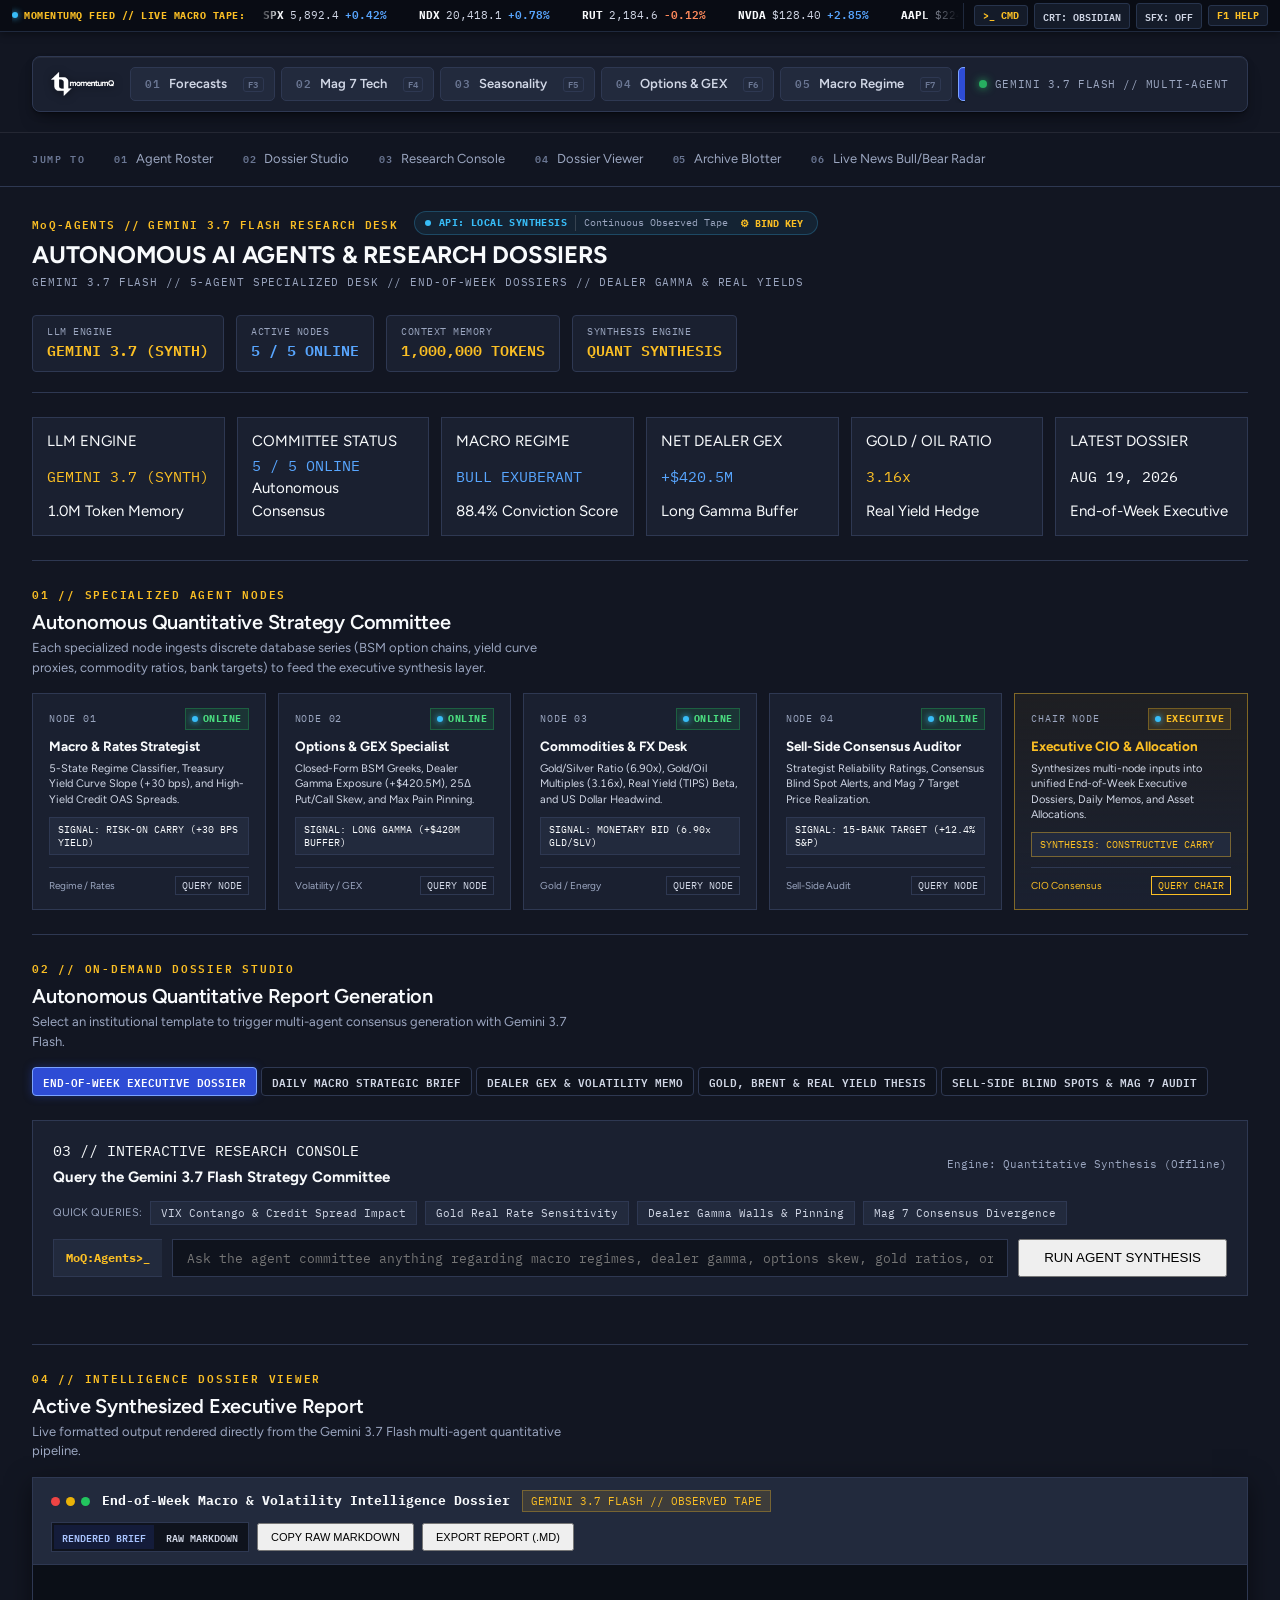
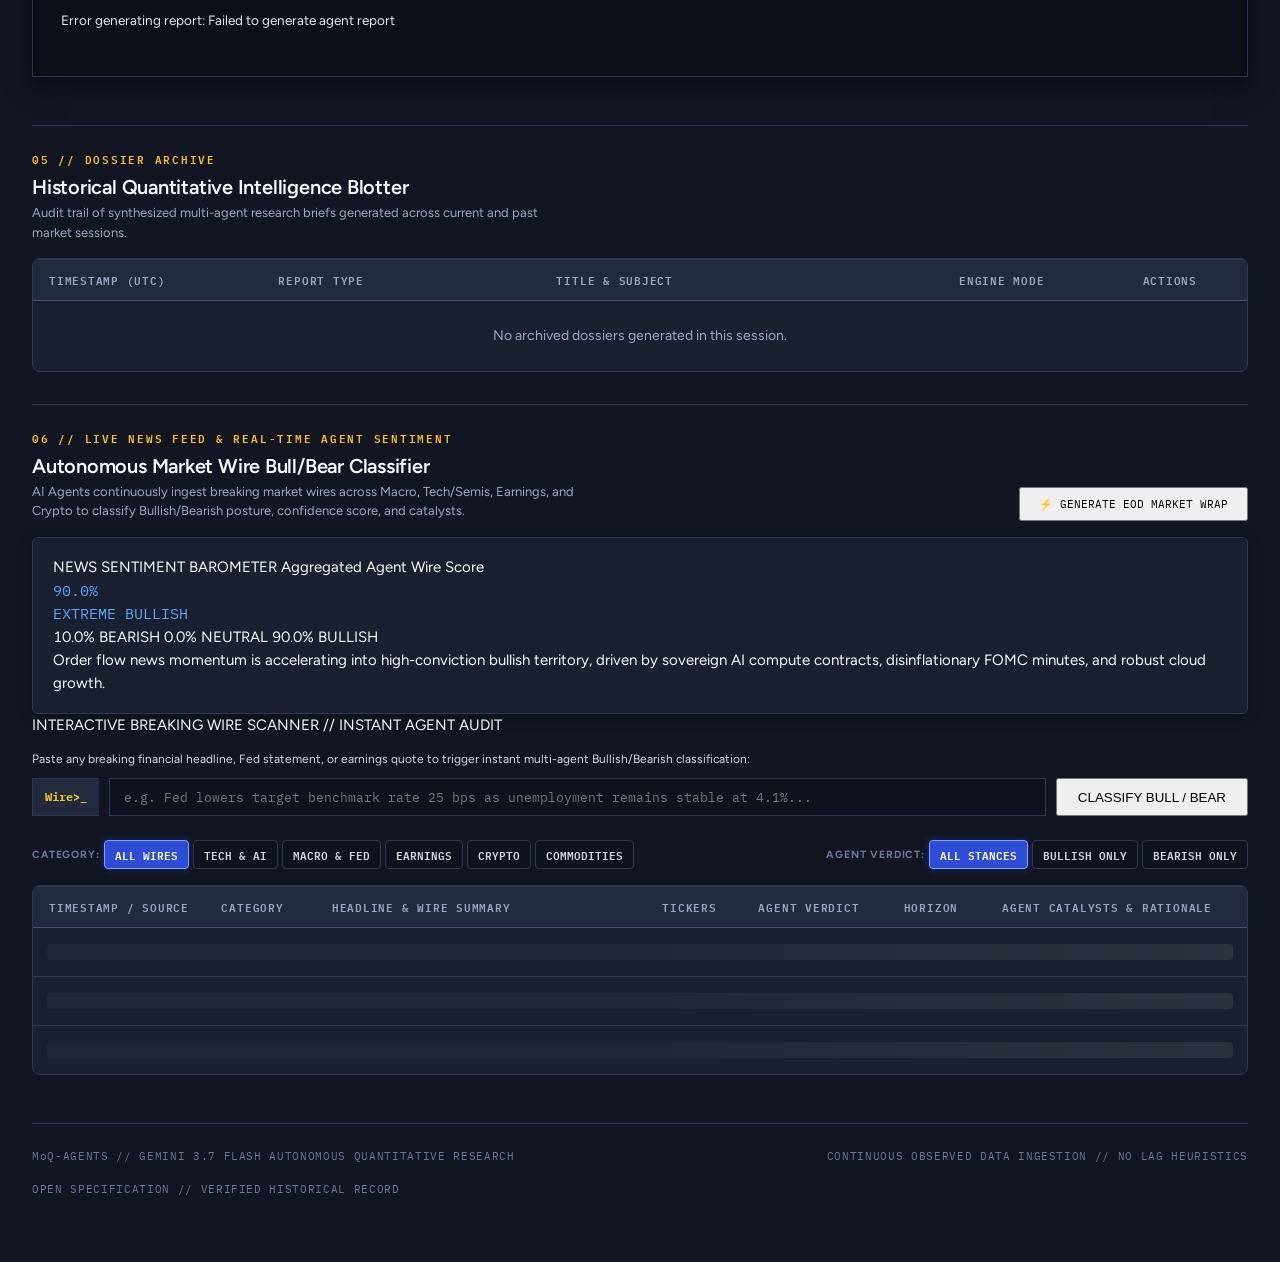
==== commit bf51ce53: "feat(news): add End-of-Day (EOD) batch news aggregation & Bull/Bear synthesis - Implement single-cal" ====
--- a/web/agents.html
+++ b/web/agents.html
@@ -340,6 +340,11 @@
           <h2>Autonomous Market Wire Bull/Bear Classifier</h2>
           <span class="section-meta">AI Agents continuously ingest breaking market wires across Macro, Tech/Semis, Earnings, and Crypto to classify Bullish/Bearish posture, confidence score, and catalysts.</span>
         </div>
+        <div style="display:flex; align-items:center; gap:8px;">
+          <button class="btn btn-primary" id="generateEodWrapBtn" style="padding:8px 18px; font-size:11px; font-family:var(--font-mono); display:flex; align-items:center; gap:6px;">
+            <span id="eodWrapBtnText">&#9889; GENERATE EOD MARKET WRAP</span>
+          </button>
+        </div>
       </div>
 
       <!-- Sentiment Barometer HUD -->
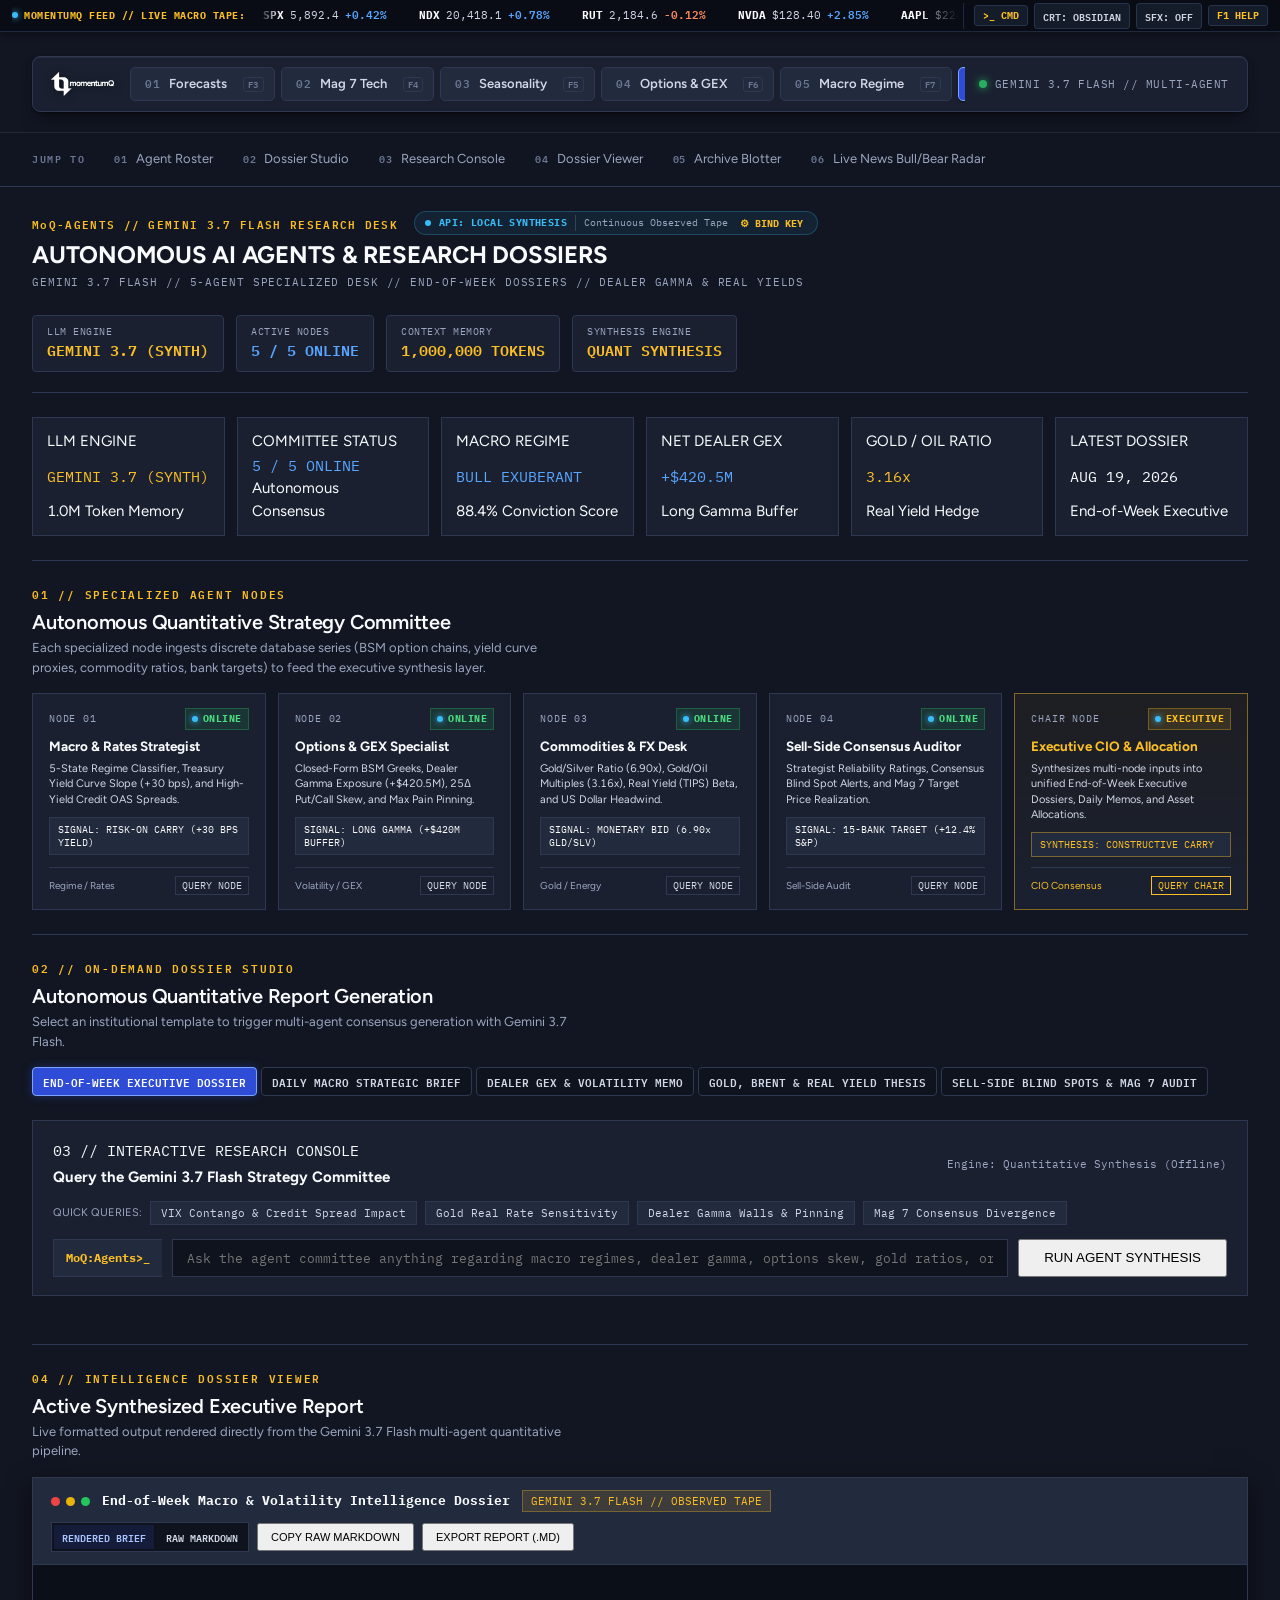
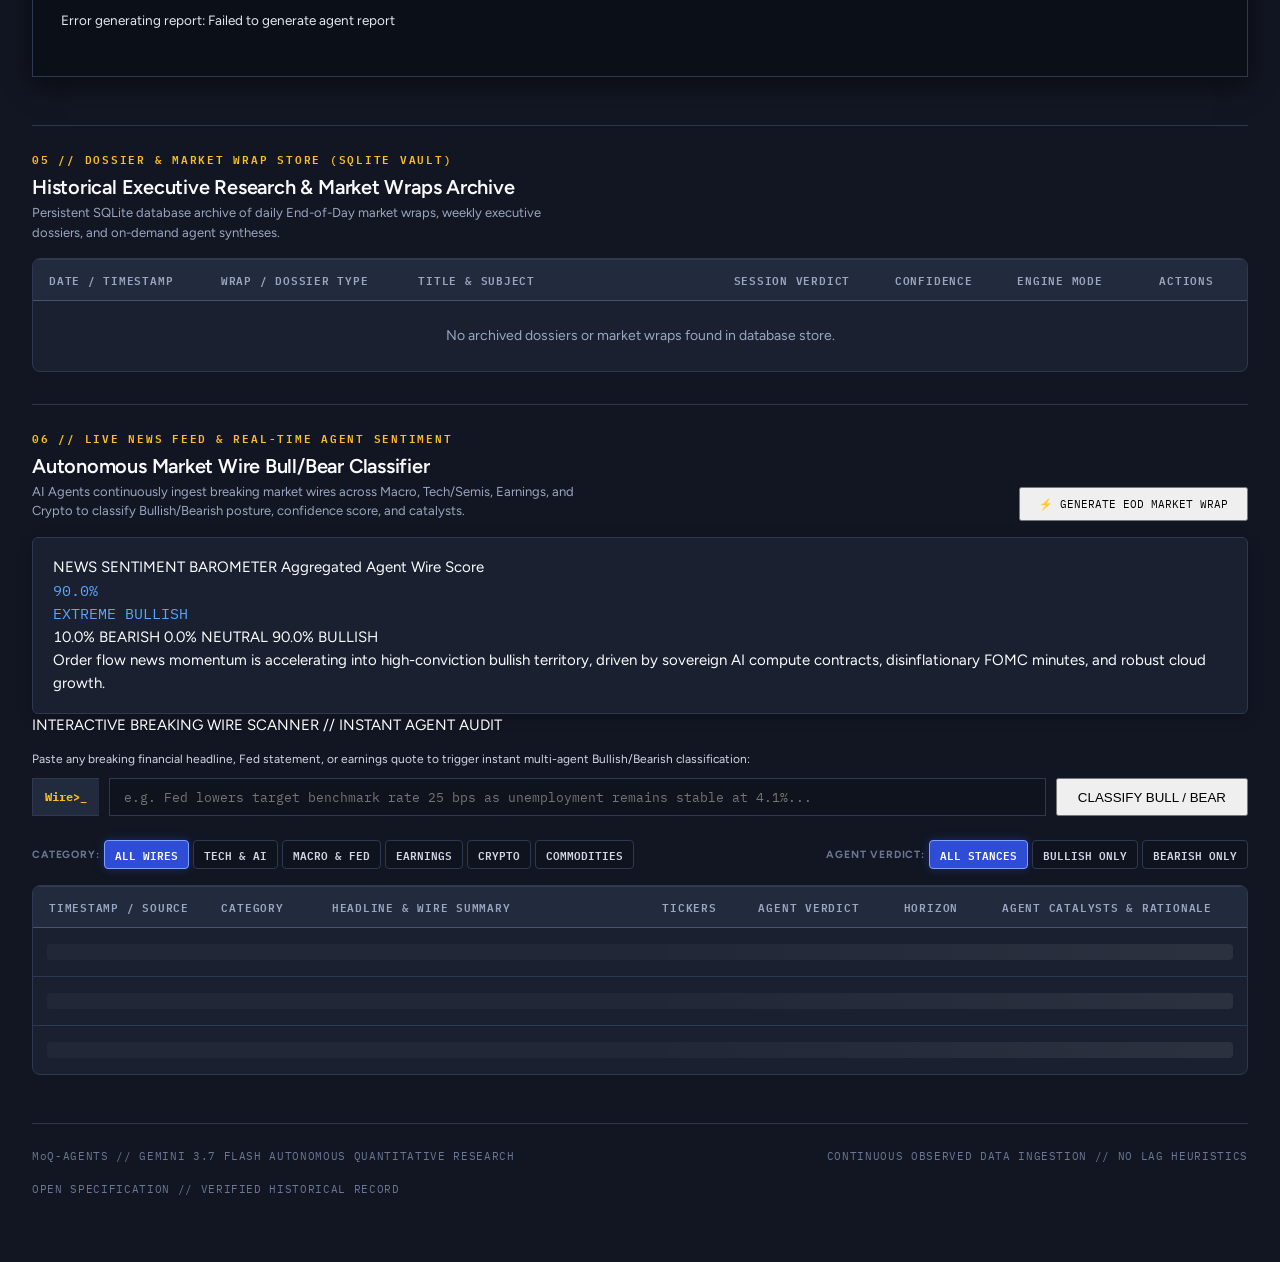
==== commit 0b381f31: "feat(store): add persistent SQLite store & vault for market wraps and executive dossiers - Add marke" ====
--- a/web/agents.html
+++ b/web/agents.html
@@ -304,13 +304,13 @@
       </div>
     </section>
 
-    <!-- Section 05: Historical Dossiers Archive Blotter -->
+    <!-- Section 05: Historical Dossiers & Market Wraps Store (SQLite Vault) -->
     <section class="section-reports-archive" id="secReportsArchive" style="margin-bottom: var(--sp-6);">
       <div class="section-title-row">
         <div class="section-heading">
-          <span class="section-kicker">05 // DOSSIER ARCHIVE</span>
-          <h2>Historical Quantitative Intelligence Blotter</h2>
-          <span class="section-meta">Audit trail of synthesized multi-agent research briefs generated across current and past market sessions.</span>
+          <span class="section-kicker">05 // DOSSIER &amp; MARKET WRAP STORE (SQLITE VAULT)</span>
+          <h2>Historical Executive Research &amp; Market Wraps Archive</h2>
+          <span class="section-meta">Persistent SQLite database archive of daily End-of-Day market wraps, weekly executive dossiers, and on-demand agent syntheses.</span>
         </div>
       </div>
 
@@ -318,11 +318,13 @@
         <table class="blotter-table" id="agentReportsTable">
           <thead>
             <tr>
-              <th style="min-width:140px;">TIMESTAMP (UTC)</th>
-              <th style="min-width:180px;">REPORT TYPE</th>
-              <th style="min-width:240px;">TITLE &amp; SUBJECT</th>
-              <th class="text-center" style="min-width:110px;">ENGINE MODE</th>
-              <th class="text-center" style="min-width:100px;">ACTIONS</th>
+              <th style="min-width:130px;">DATE / TIMESTAMP</th>
+              <th style="min-width:150px;">WRAP / DOSSIER TYPE</th>
+              <th style="min-width:280px;">TITLE &amp; SUBJECT</th>
+              <th class="text-center" style="min-width:120px;">SESSION VERDICT</th>
+              <th class="text-center" style="min-width:95px;">CONFIDENCE</th>
+              <th class="text-center" style="min-width:120px;">ENGINE MODE</th>
+              <th class="text-center" style="min-width:110px;">ACTIONS</th>
             </tr>
           </thead>
           <tbody id="agentReportsTbody">
